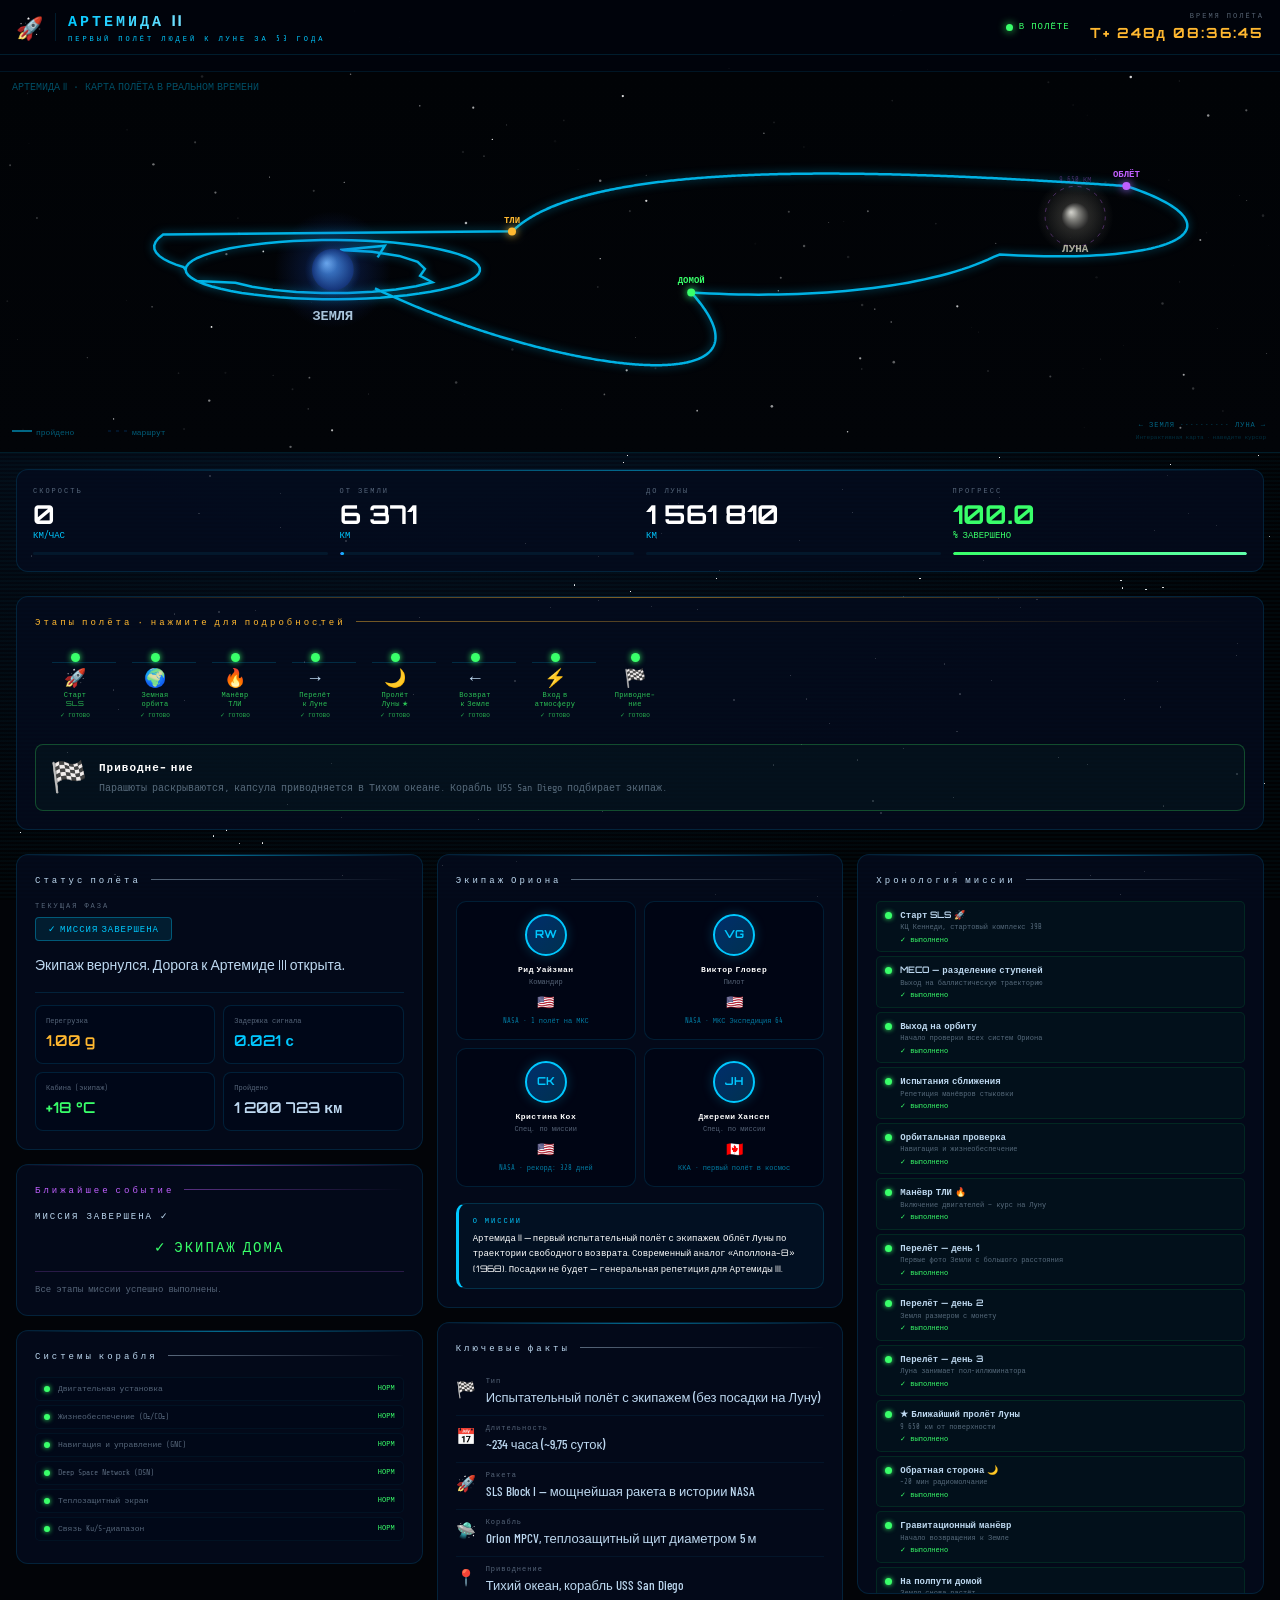
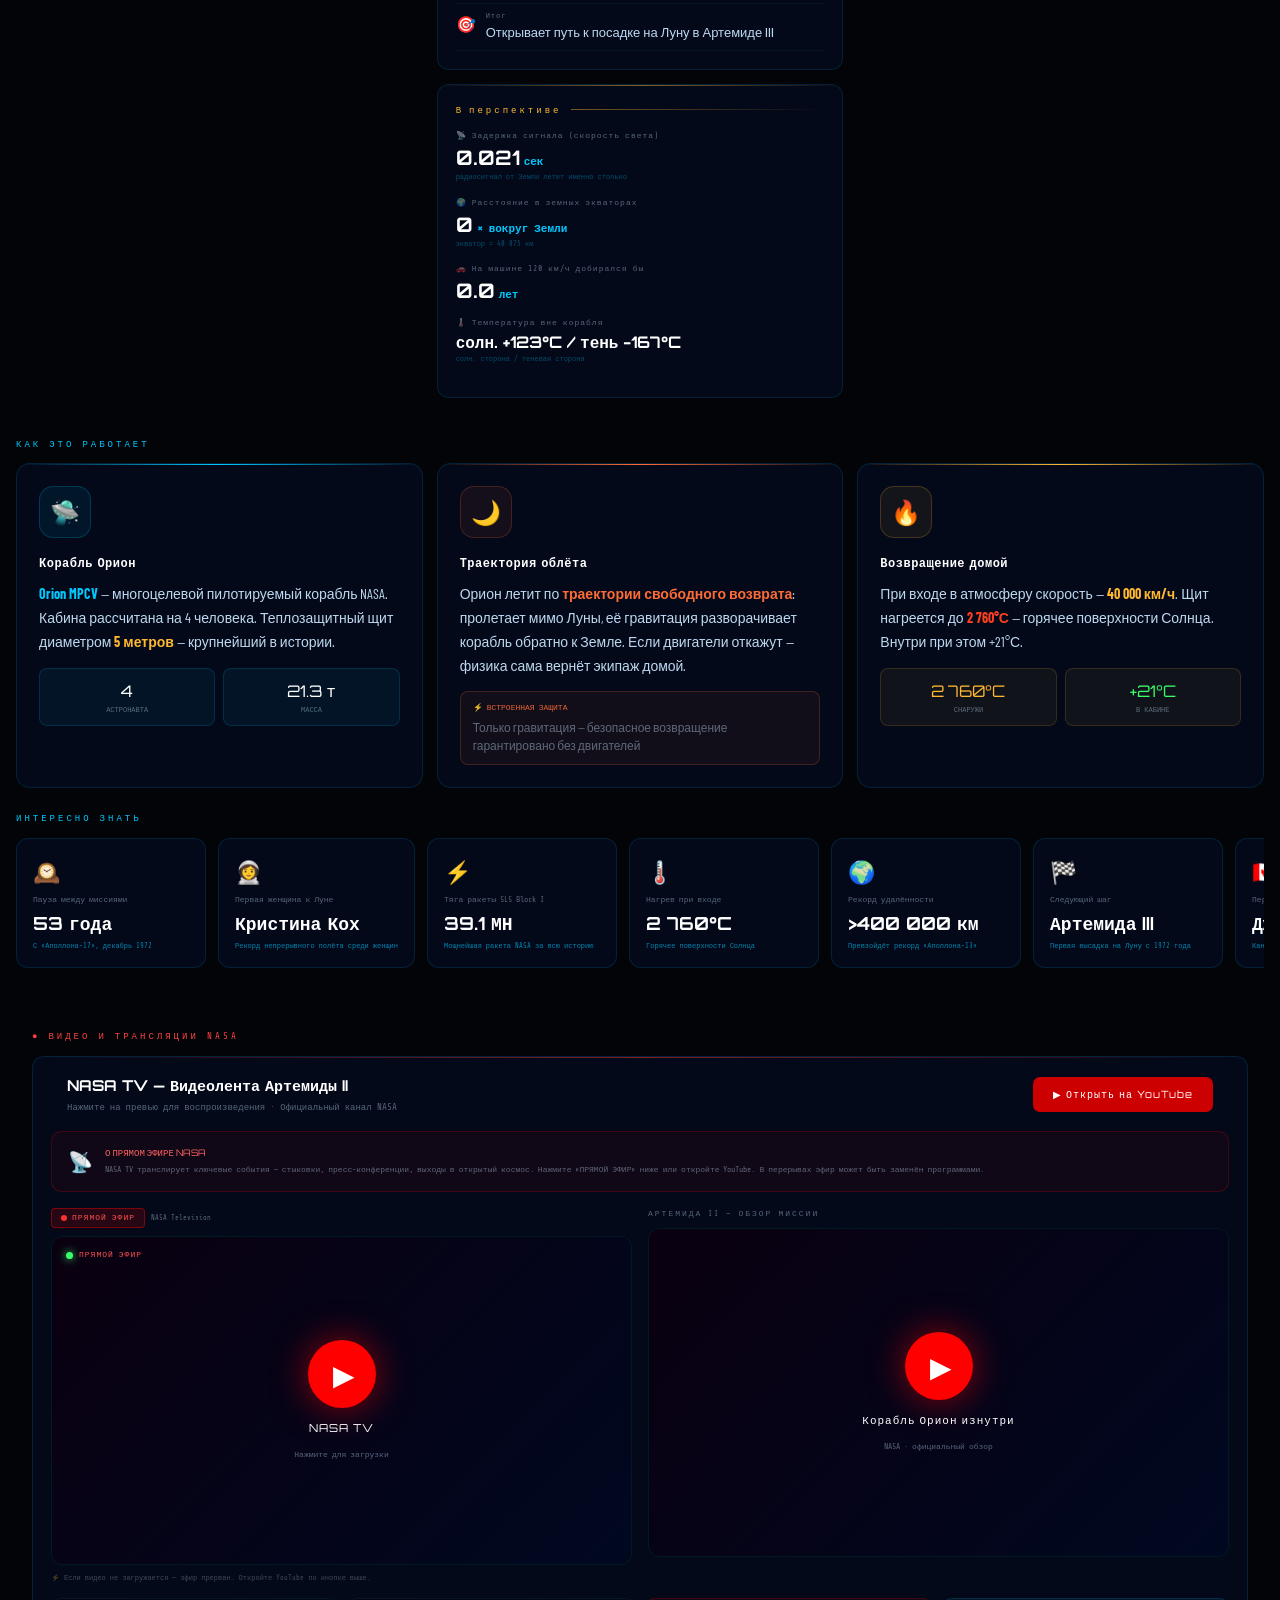
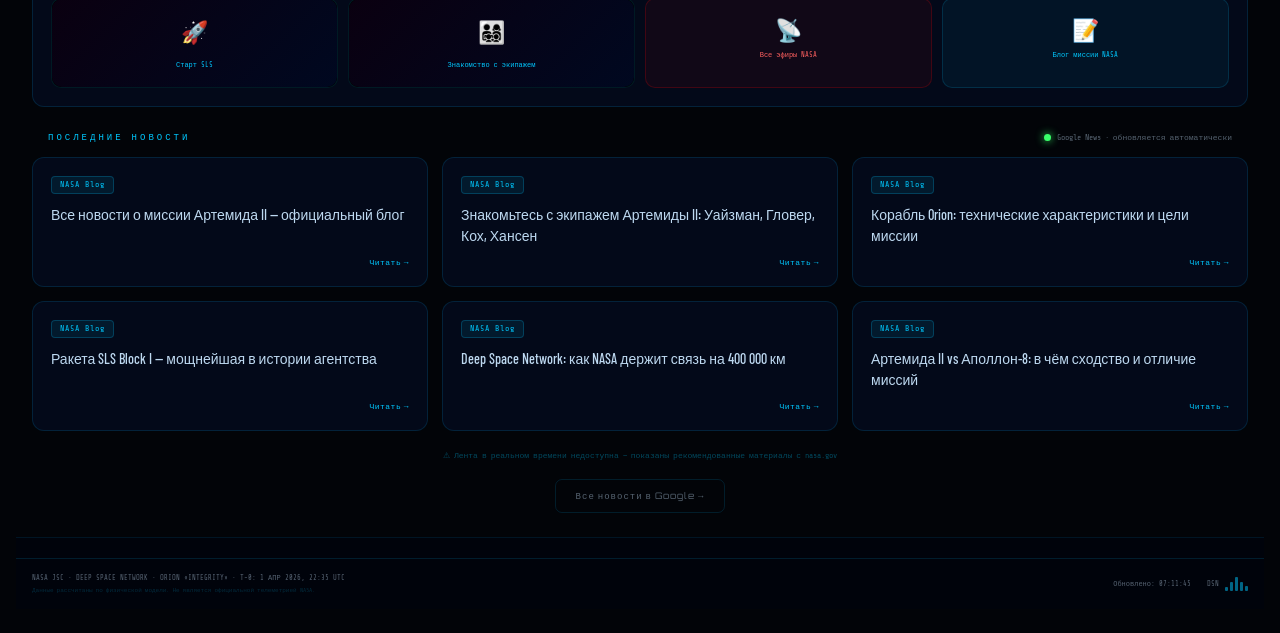
==== index.html @ d67549e2 "index.html" ====
<!DOCTYPE html>
<html lang="ru">
<head>
<meta charset="UTF-8">
<meta name="viewport" content="width=device-width, initial-scale=1.0">
<title>Артемида-2: Онлайн-трекер миссии, карта полета и трансляция NASA</title>
<meta name="description" content="Следите за полетом миссии Artemis II к Луне в реальном времени. Интерактивная карта, лайв-трекер корабля Orion, последние новости и прямая трансляция NASA.">
<meta name="keywords" content="Артемида 2, Artemis II, полет на луну, трекер миссии, карта полета, Orion, NASA онлайн, космос">
<meta name="takprodam-verification" content="174c890d-4e59-4f04-afed-e2d4ca6873ac">
<meta property="og:type" content="website">
<meta property="og:url" content="https://artemida2.github.io/">
<meta property="og:title" content="Лайв-трекер лунной миссии «Артемида-2»">
<meta property="og:description" content="Где сейчас корабль Orion? Интерактивная карта полета, таймер и прямая трансляция NASA. Подключайся к историческому событию!">
<meta property="og:image" content="https://artemida2.github.io/preview.jpg"> <meta property="og:site_name" content="Artemis II Live Tracker">
<link rel="preconnect" href="https://fonts.googleapis.com">
<link href="https://fonts.googleapis.com/css2?family=Orbitron:wght@400;600;700;900&family=Share+Tech+Mono&family=Barlow+Condensed:wght@300;400;500;600;700&display=swap" rel="stylesheet">
<link rel="icon" type="image/png" href="favicon.png">
<!-- Yandex.RTB -->
<script>window.yaContextCb=window.yaContextCb||[]</script>
<script src="https://yandex.ru/ads/system/context.js" async></script>
<style>
/* ══════════════════════════════════════════
   CSS RESET & CUSTOM PROPERTIES
══════════════════════════════════════════ */
*, *::before, *::after { margin: 0; padding: 0; box-sizing: border-box; }
:root {
  --cyan:    #00c8ff;
  --cyan2:   #0090cc;
  --orange:  #ff6b35;
  --green:   #39ff6a;
  --purple:  #c060ff;
  --amber:   #ffb830;
  --red:     #ff3030;
  --txt:     #bdd8f0;
  --sub:     rgba(189,216,240,0.45);
  --glass:   rgba(4,12,30,0.82);
  --border:  rgba(0,180,255,0.14);
  --border2: rgba(0,180,255,0.28);
  --scan: rgba(0,200,255,0.03);
}
html { scroll-behavior: smooth; }
body {
  background: #020408;
  color: var(--txt);
  font-family: 'Barlow Condensed', sans-serif;
  font-size: 15px;
  line-height: 1.5;
  overflow-x: hidden;
}
img { max-width: 100%; }
a { color: inherit; }

/* ══ TYPOGRAPHY ══ */
.orb  { font-family: 'Orbitron', monospace; }
.mono { font-family: 'Share Tech Mono', monospace; }
.bar  { font-family: 'Barlow Condensed', sans-serif; }

/* ══ ANIMATIONS ══ */
@keyframes blink   { 0%,100%{opacity:1;transform:scale(1)} 50%{opacity:.25;transform:scale(1.5)} }
@keyframes shine   { 0%{background-position:0%} 100%{background-position:200%} }
@keyframes fadeUp  { from{opacity:0;transform:translateY(14px)} to{opacity:1;transform:translateY(0)} }
@keyframes pulsate { 0%,100%{box-shadow:0 0 10px rgba(0,200,255,.25)} 50%{box-shadow:0 0 28px rgba(0,200,255,.6)} }
@keyframes pulse2  { 0%,100%{opacity:1} 50%{opacity:.65} }
@keyframes scanH   { from{transform:translateY(-100%)} to{transform:translateY(100vh)} }
@keyframes sigbar  { 0%{opacity:.15} 100%{opacity:1} }
@keyframes drift   { 0%,100%{transform:translateY(0)} 50%{transform:translateY(-3px)} }
@keyframes twinkle { 0%,100%{opacity:var(--o,.7)} 50%{opacity:.04} }
@keyframes bannerPulse{0%,100%{opacity:1}50%{opacity:.7}}
@keyframes moonGlow{0%,100%{box-shadow:0 0 20px rgba(192,96,255,.4)}50%{box-shadow:0 0 40px rgba(192,96,255,.8)}}

/* ══ SHINE TEXT ══ */
.shine {
  background: linear-gradient(90deg, var(--cyan), #fff 50%, var(--cyan));
  background-size: 200%;
  -webkit-background-clip: text; background-clip: text;
  -webkit-text-fill-color: transparent;
  animation: shine 5s linear infinite;
}

/* ══ STAR FIELD ══ */
#sf {
  position: fixed; inset: 0; z-index: 0; pointer-events: none;
  background: radial-gradient(ellipse at 30% 40%, #040e1e 0%, #010204 75%);
}
.star {
  position: absolute; background: #fff; border-radius: 50%;
  animation: twinkle var(--d,3s) ease-in-out infinite;
}

/* ══ SCAN LINE (CSS only — zero JS cost) ══ */
#sf::after {
  content:''; position:absolute; inset:0; pointer-events:none;
  background: repeating-linear-gradient(
    0deg, transparent, transparent 2px,
    var(--scan) 2px, var(--scan) 4px
  );
}

/* ══ LIVE DOT ══ */
.ldot {
  width: 7px; height: 7px; border-radius: 50%;
  background: var(--green); box-shadow: 0 0 8px var(--green);
  animation: blink 1.4s ease-in-out infinite;
}

/* ══════════════════════════════════════════
   LAYOUT
══════════════════════════════════════════ */
.page { position: relative; z-index: 10; display: flex; flex-direction: column; min-height: 100vh; }
.wrap { max-width: 1320px; margin: 0 auto; width: 100%; padding: 0 16px; }

/* ══════════════════════════════════════════
   HEADER
══════════════════════════════════════════ */
header {
  position: sticky; top: 0; z-index: 50;
  background: rgba(1,4,12,.97);
  border-bottom: 1px solid var(--border);
  backdrop-filter: blur(24px);
}
.header-inner {
  display: flex; align-items: center; justify-content: space-between;
  gap: 16px; padding: 10px 16px; max-width: 1320px; margin: 0 auto;
}
.header-brand { display: flex; align-items: center; gap: 12px; min-width: 0; }
.header-icon { font-size: 22px; flex-shrink: 0; animation: drift 4s ease-in-out infinite; }
.header-divider { width: 1px; height: 28px; background: var(--border); flex-shrink: 0; }
.header-title { font-family: 'Orbitron', monospace; font-size: 15px; font-weight: 900; letter-spacing: 3px; }
.header-sub { font-family: 'Share Tech Mono', monospace; font-size: 7px; color: var(--cyan); letter-spacing: 3px; margin-top: 1px; }
.header-right { display: flex; align-items: center; gap: 20px; flex-shrink: 0; }
.header-live { display: flex; align-items: center; gap: 6px; }
.header-live span { font-family: 'Share Tech Mono', monospace; font-size: 9px; color: var(--green); letter-spacing: 1px; }
.header-met { text-align: right; }
.header-met-label { font-family: 'Share Tech Mono', monospace; font-size: 7px; color: var(--sub); letter-spacing: 2px; }
.header-met-val { font-family: 'Orbitron', monospace; font-size: 14px; font-weight: 700; color: var(--amber); letter-spacing: 2px; }

@media (max-width: 480px) {
  .header-sub { display: none; }
  .header-live { display: none; }
}

/* ══════════════════════════════════════════
   EVENT BANNER
══════════════════════════════════════════ */
#event-banner {
  display: none;
  background: linear-gradient(90deg, rgba(192,96,255,.14), rgba(0,200,255,.08), rgba(192,96,255,.14));
  border-top: 1px solid rgba(192,96,255,.35);
  border-bottom: 1px solid rgba(192,96,255,.35);
  padding: 10px 16px;
  align-items: center; justify-content: center; gap: 10px;
  animation: bannerPulse 2.5s ease-in-out infinite;
  text-align: center;
}

/* ══════════════════════════════════════════
   CANVAS / TRAJECTORY
══════════════════════════════════════════ */
#cvwrap {
  width: 100%; background: #010306; position: relative;
  border-bottom: 1px solid var(--border); overflow: hidden; cursor: crosshair;
}
#cv { display: block; width: 100%; height: 380px; }
@media(max-width:768px){ #cv { height: 240px; } }
.cv-overlay {
  position: absolute; bottom: 10px; right: 14px;
  display: flex; flex-direction: column; align-items: flex-end; gap: 3px;
  pointer-events: none;
}
.cv-overlay span { font-family: 'Share Tech Mono', monospace; }
#cv-tooltip {
  position: absolute; pointer-events: none;
  background: rgba(2,8,22,.96); border: 1px solid rgba(0,200,255,.4);
  border-radius: 8px; padding: 10px 14px;
  font-family: 'Share Tech Mono', monospace; font-size: 9px; color: var(--cyan);
  line-height: 1.8; display: none; z-index: 10; max-width: 210px;
  box-shadow: 0 4px 24px rgba(0,200,255,.18);
}

/* ══════════════════════════════════════════
   SECTION LABEL
══════════════════════════════════════════ */
.sec-label {
  font-family: 'Orbitron', monospace; font-size: 9px; letter-spacing: 3px;
  display: flex; align-items: center; gap: 10px; margin-bottom: 14px;
}
.sec-label::after {
  content: ''; flex: 1; height: 1px;
  background: linear-gradient(90deg, currentColor, transparent);
  opacity: .45;
}

/* ══════════════════════════════════════════
   GLASS CARD
══════════════════════════════════════════ */
.card {
  background: var(--glass);
  border: 1px solid var(--border);
  border-radius: 12px;
  position: relative; overflow: hidden;
}
.card::before {
  content: ''; position: absolute; top: 0; left: 0; right: 0; height: 1px;
  background: linear-gradient(90deg, transparent, var(--card-accent, var(--cyan)), transparent);
  opacity: .5;
}
.card-p { padding: 18px; }

/* ══ Progress bar ══ */
.pbar { height: 3px; background: rgba(0,200,255,.07); border-radius: 2px; overflow: hidden; margin-top: 10px; }
.pbar-fill { height: 100%; border-radius: 2px; transition: width 1.2s ease; }

/* ══════════════════════════════════════════
   TELEMETRY ROW
══════════════════════════════════════════ */
.telem-grid { display: grid; grid-template-columns: repeat(4, 1fr); gap: 12px; padding: 16px; }
@media(max-width:768px){ .telem-grid { grid-template-columns: repeat(2, 1fr); } }
.telem-item {}
.telem-label { font-family:'Share Tech Mono',monospace; font-size:7px; letter-spacing:2px; color:var(--sub); }
.telem-val   { font-family:'Orbitron',monospace; font-size:26px; font-weight:700; color:#fff; margin:4px 0 2px; line-height:1; }
.telem-unit  { font-family:'Share Tech Mono',monospace; font-size:9px; color:var(--cyan); }

/* ══════════════════════════════════════════
   PHASE NAVIGATOR
══════════════════════════════════════════ */
.phase-nav {
  display: flex; gap: 0; overflow-x: auto; padding-bottom: 4px;
  scrollbar-width: thin; scrollbar-color: rgba(0,200,255,.3) transparent;
}
.phase-nav::-webkit-scrollbar { height: 3px; }
.phase-nav::-webkit-scrollbar-thumb { background: rgba(0,200,255,.3); border-radius: 2px; }
.pn-item {
  flex-shrink: 0; display: flex; flex-direction: column; align-items: center;
  min-width: 80px; padding: 10px 6px 8px; position: relative; cursor: pointer;
  transition: all .25s; border-radius: 8px;
}
.pn-item::after {
  content: ''; position: absolute; top: 19px; right: -1px;
  width: calc(100% - 16px); height: 1px; background: rgba(0,200,255,.18);
}
.pn-item:last-child::after { display: none; }
.pn-item.pn-done  .pn-dot { background: var(--green); box-shadow: 0 0 6px var(--green); }
.pn-item.pn-active .pn-dot { background: var(--cyan); box-shadow: 0 0 12px var(--cyan); animation: blink 1.4s infinite; }
.pn-item.pn-up     .pn-dot { background: rgba(255,255,255,.15); }
.pn-item.pn-active { background: rgba(0,200,255,.06); }
.pn-dot   { width: 9px; height: 9px; border-radius: 50%; margin-bottom: 6px; transition: all .3s; }
.pn-icon  { font-size: 18px; margin-bottom: 4px; line-height: 1; }
.pn-name  { font-family:'Orbitron',monospace; font-size:7px; text-align:center; letter-spacing:.3px; line-height:1.3; }
.pn-item.pn-done   .pn-name { color: rgba(57,255,106,.75); }
.pn-item.pn-active .pn-name { color: var(--cyan); }
.pn-item.pn-up     .pn-name { color: var(--sub); }
.pn-status { font-family:'Share Tech Mono',monospace; font-size:6px; margin-top:3px; text-align:center; }
.pn-item.pn-done   .pn-status { color: rgba(57,255,106,.65); }
.pn-item.pn-active .pn-status { color: var(--cyan); }
.pn-item.pn-up     .pn-status { color: rgba(255,255,255,.18); }

/* ══ Phase detail box ══ */
.phase-detail {
  margin-top: 12px; padding: 14px; border-radius: 8px;
  background: rgba(0,200,255,.04); border: 1px solid rgba(0,200,255,.15);
  display: flex; align-items: flex-start; gap: 12px; transition: all .3s;
}
.phase-detail-icon { font-size: 30px; flex-shrink: 0; line-height: 1.1; }

/* ══════════════════════════════════════════
   MAIN GRID (3-col)
══════════════════════════════════════════ */
.main-grid {
  display: grid; grid-template-columns: 1fr 1fr 1fr; gap: 14px;
}
@media(max-width:1024px){ .main-grid { grid-template-columns: 1fr 1fr; } }
@media(max-width:640px)  { .main-grid { grid-template-columns: 1fr; } }

/* ══ Status pill ══ */
.pill {
  display: inline-block; padding: 4px 12px; border-radius: 4px;
  font-family:'Orbitron',monospace; font-size:9px; letter-spacing:1px;
  background: rgba(0,200,255,.1); border: 1px solid rgba(0,200,255,.35); color: var(--cyan);
}

/* ══ Mini data grid ══ */
.mini-grid { display: grid; grid-template-columns: 1fr 1fr; gap: 8px; margin-top: 16px; }
.mini-cell {
  padding: 10px; border-radius: 8px;
  background: rgba(0,8,25,.7); border: 1px solid var(--border);
}
.mini-cell-label { font-family:'Share Tech Mono',monospace; font-size:7px; color:var(--sub); }
.mini-cell-val   { font-family:'Orbitron',monospace; font-size:15px; font-weight:600; margin-top:4px; }

/* ══════════════════════════════════════════
   COUNTDOWN (next event)
══════════════════════════════════════════ */
.countdown-grid { display: grid; grid-template-columns: repeat(4,1fr); gap: 6px; margin-bottom: 14px; }
.cd-box { text-align: center; }
.cd-box-val {
  font-family:'Orbitron',monospace; font-size:28px; font-weight:900;
  color: #fff; line-height:1;
}
.cd-box-label { font-family:'Share Tech Mono',monospace; font-size:6px; color:var(--sub); letter-spacing:2px; margin-top:3px; }

/* ══════════════════════════════════════════
   CREW CARDS
══════════════════════════════════════════ */
.crew-grid { display: grid; grid-template-columns: 1fr 1fr; gap: 8px; }
.crew-card {
  background: rgba(0,6,20,.9); border: 1px solid var(--border);
  border-radius: 10px; padding: 12px 10px; text-align: center;
  transition: all .25s; cursor: default;
}
.crew-card:hover { border-color: var(--cyan); transform: translateY(-2px); box-shadow: 0 0 20px rgba(0,200,255,.18); }
.crew-avatar {
  width: 42px; height: 42px; border-radius: 50%;
  background: linear-gradient(135deg, rgba(0,80,180,.55), rgba(0,180,255,.25));
  border: 2px solid var(--cyan); margin: 0 auto 7px;
  display: flex; align-items: center; justify-content: center;
  font-family:'Orbitron',monospace; font-size:11px; font-weight:700; color:var(--cyan);
  box-shadow: 0 0 12px rgba(0,200,255,.25);
}
.crew-name { font-family:'Orbitron',monospace; font-size:8px; font-weight:700; color:#fff; letter-spacing:.5px; }
.crew-role { font-family:'Share Tech Mono',monospace; font-size:7px; color:var(--sub); margin-top:2px; }
.crew-note { font-family:'Share Tech Mono',monospace; font-size:7px; color:rgba(0,200,255,.6); margin-top:4px; }

/* ══════════════════════════════════════════
   TIMELINE
══════════════════════════════════════════ */
.tl-item { display:flex; gap:8px; align-items:flex-start; padding:6px 8px; border-radius:5px; margin-bottom:4px; }
.tl-item.done   { background:rgba(0,255,100,.03); border:1px solid rgba(0,255,100,.1); }
.tl-item.active { background:rgba(0,200,255,.05); border:1px solid rgba(0,200,255,.35); box-shadow:0 0 10px rgba(0,200,255,.1); }
.tl-item.up     { border:1px solid rgba(255,255,255,.04); opacity:.5; }
.tl-dot { width:7px; height:7px; border-radius:50%; margin-top:4px; flex-shrink:0; }
.done   .tl-dot { background:var(--green); box-shadow:0 0 5px var(--green); }
.active .tl-dot { background:var(--cyan); box-shadow:0 0 8px var(--cyan); animation:blink 1.4s infinite; }
.up     .tl-dot { background:rgba(255,255,255,.2); }

/* ══════════════════════════════════════════
   SYSTEM STATUS
══════════════════════════════════════════ */
.sys-row {
  display:flex; align-items:center; gap:8px; padding:5px 8px;
  border-radius:5px; background:rgba(0,8,25,.5);
  border:1px solid rgba(0,200,255,.05); margin-bottom:4px;
}

/* ══════════════════════════════════════════
   FUN FACTS STRIP
══════════════════════════════════════════ */
.facts-strip {
  display: flex; gap: 12px; overflow-x: auto; padding-bottom: 6px;
  scrollbar-width: thin; scrollbar-color: var(--cyan) transparent;
}
.facts-strip::-webkit-scrollbar { height: 3px; }
.facts-strip::-webkit-scrollbar-thumb { background:var(--cyan); border-radius:2px; }
.fact-card {
  flex-shrink: 0; min-width: 190px; padding: 16px;
  background: var(--glass); border: 1px solid var(--border);
  border-radius: 12px; transition: border-color .25s;
}
.fact-card:hover { border-color: var(--border2); }
.fact-icon  { font-size: 22px; margin-bottom: 6px; }
.fact-label { font-family:'Share Tech Mono',monospace; font-size:8px; color:var(--sub); margin-bottom:4px; }
.fact-val   { font-family:'Orbitron',monospace; font-size:18px; font-weight:700; color:#fff; }
.fact-note  { font-family:'Share Tech Mono',monospace; font-size:7px; color:rgba(0,200,255,.65); margin-top:4px; }

/* ══════════════════════════════════════════
   EXPLAINER CARDS
══════════════════════════════════════════ */
.expl-grid { display:grid; grid-template-columns:repeat(3,1fr); gap:14px; }
@media(max-width:900px){ .expl-grid { grid-template-columns:1fr 1fr; } }
@media(max-width:580px){ .expl-grid { grid-template-columns:1fr; } }
.expl-card {
  background:var(--glass); border:1px solid var(--border);
  border-radius:14px; padding:22px; position:relative; overflow:hidden;
  transition:all .25s;
}
.expl-card:hover { border-color:rgba(0,200,255,.35); transform:translateY(-2px); }
.expl-card::before {
  content:''; position:absolute; top:0; left:0; right:0; height:1px;
  background:linear-gradient(90deg, transparent, var(--ec,var(--cyan)), transparent);
}
.expl-icon {
  width:52px; height:52px; border-radius:14px;
  display:flex; align-items:center; justify-content:center;
  font-size:24px; margin-bottom:16px;
  background:rgba(0,200,255,.07); border:1px solid rgba(0,200,255,.2);
}
.expl-title { font-family:'Orbitron',monospace; font-size:12px; font-weight:700; color:#fff; letter-spacing:.5px; margin-bottom:10px; }
.expl-body  { font-size:14px; color:var(--txt); line-height:1.7; }
.expl-stat-row { display:grid; grid-template-columns:1fr 1fr; gap:8px; margin-top:14px; }
.expl-stat {
  padding:10px; border-radius:8px; text-align:center;
  background:rgba(0,200,255,.06); border:1px solid rgba(0,200,255,.15);
}
.expl-stat-val  { font-family:'Orbitron',monospace; font-size:16px; color:#fff; }
.expl-stat-lbl  { font-family:'Share Tech Mono',monospace; font-size:7px; color:var(--sub); margin-top:2px; }

/* ══════════════════════════════════════════
   BOOK AD
══════════════════════════════════════════ */
.book-ad {
  background: linear-gradient(135deg, rgba(4,12,30,.98), rgba(20,10,0,.98));
  border: 1px solid rgba(255,215,0,.22); border-radius: 14px;
  padding: 22px; position: relative; overflow: hidden; transition: border-color .3s;
}
.book-ad:hover { border-color: rgba(255,215,0,.45); }
.book-ad::before {
  content:''; position:absolute; top:0; left:0; right:0; height:1px;
  background: linear-gradient(90deg, transparent, rgba(255,215,0,.6), transparent);
}
.book-ad-badge {
  position:absolute; top:12px; right:14px;
  font-family:'Share Tech Mono',monospace; font-size:7px; letter-spacing:1.5px;
  color:rgba(255,215,0,.35); border:1px solid rgba(255,215,0,.15);
  padding:2px 7px; border-radius:3px;
}
.book-inner { display:flex; align-items:center; gap:20px; flex-wrap:wrap; }
.book-cover {
  width:90px; height:130px; flex-shrink:0; border-radius:8px;
  background: linear-gradient(160deg, #0d1a33, #060c1a);
  border:2px solid rgba(255,215,0,.3); display:flex; align-items:center;
  justify-content:center; font-size:44px;
  box-shadow:0 0 20px rgba(255,215,0,.1), inset 0 0 20px rgba(0,0,0,.5);
}
.book-body { flex:1; min-width:0; }
.book-tag  { font-family:'Share Tech Mono',monospace; font-size:8px; color:rgba(255,215,0,.55); letter-spacing:2px; margin-bottom:6px; }
.book-title{ font-family:'Orbitron',monospace; font-size:18px; font-weight:700; color:#fff; line-height:1.3; margin-bottom:4px; }
.book-author{ font-family:'Share Tech Mono',monospace; font-size:12px; color:rgba(255,215,0,.75); margin-bottom:12px; }
.book-desc { font-size:13px; color:var(--sub); line-height:1.7; margin-bottom:18px; }
.book-cta {
  display:inline-flex; align-items:center; gap:8px; padding:11px 22px;
  border-radius:8px; background:linear-gradient(90deg,#ffd700,#ffaa00);
  color:#000; font-family:'Orbitron',monospace; font-size:9px; font-weight:700;
  letter-spacing:1px; text-decoration:none; transition:all .2s;
}
.book-cta:hover { transform:translateY(-2px); box-shadow:0 6px 24px rgba(255,215,0,.35); }

/* ══════════════════════════════════════════
   YOUTUBE SECTION
══════════════════════════════════════════ */
.yt-wrap {
  position:relative; padding-top:56.25%; border-radius:12px; overflow:hidden;
  background:#000; border:1px solid var(--border); cursor:pointer;
}
.yt-inner {
  position:absolute; inset:0; display:flex; flex-direction:column;
  align-items:center; justify-content:center; gap:12px;
  background:linear-gradient(135deg,#0a0010,#000820); transition:background .2s;
}
.yt-wrap:hover .yt-inner { background:linear-gradient(135deg,#120022,#001236); }
.yt-play {
  width:68px; height:68px; border-radius:50%; background:#ff0000;
  display:flex; align-items:center; justify-content:center; font-size:28px;
  box-shadow:0 0 36px rgba(255,0,0,.55); transition:transform .2s,box-shadow .2s;
  position:relative;
}
.yt-play::after { content:'▶'; color:#fff; margin-left:5px; }
.yt-wrap:hover .yt-play { transform:scale(1.12); box-shadow:0 0 56px rgba(255,0,0,.75); }
.yt-thumb-img { position:absolute; inset:0; width:100%; height:100%; object-fit:cover; opacity:.4; }
.yt-wrap iframe { position:absolute; inset:0; width:100%; height:100%; border:none; }
.yt-small {
  padding-top:0; height:90px; border-radius:10px;
}
.yt-small .yt-inner { border-radius:10px; }
.yt-btn {
  display:inline-flex; align-items:center; gap:8px; padding:10px 20px;
  border-radius:7px; background:#cc0000; color:#fff;
  font-family:'Orbitron',monospace; font-size:10px; letter-spacing:1px;
  text-decoration:none; transition:all .2s;
}
.yt-btn:hover { background:#ff0000; transform:translateY(-1px); }
.live-badge {
  display:inline-flex; align-items:center; gap:5px; padding:3px 9px;
  border-radius:4px; background:rgba(255,0,0,.15); border:1px solid rgba(255,0,0,.4);
  font-family:'Share Tech Mono',monospace; font-size:8px; color:#ff5050; letter-spacing:1px;
}
.live-badge .dot { width:6px; height:6px; border-radius:50%; background:#ff3030; animation:blink 1.2s infinite; }
.yt-grid { display:grid; grid-template-columns:1fr 1fr; gap:16px; margin-bottom:14px; }
@media(max-width:640px){ .yt-grid { grid-template-columns:1fr; } }
.yt-mini-grid { display:grid; grid-template-columns:repeat(4,1fr); gap:10px; }
@media(max-width:640px){ .yt-mini-grid { grid-template-columns:repeat(2,1fr); } }
.yt-notice {
  padding:14px 16px; border-radius:10px; display:flex; align-items:flex-start; gap:12px;
  background:rgba(255,0,0,.06); border:1px solid rgba(255,0,0,.2); margin-bottom:16px;
}
.yt-notice-icon { font-size:20px; flex-shrink:0; }

/* ══════════════════════════════════════════
   NEWS CARDS
══════════════════════════════════════════ */
.news-outer-grid { display:grid; grid-template-columns:repeat(3,1fr); gap:14px; }
@media(max-width:900px){ .news-outer-grid { grid-template-columns:repeat(2,1fr); } }
@media(max-width:580px){ .news-outer-grid { grid-template-columns:1fr; } }
.news-card {
  background:var(--glass); border:1px solid var(--border);
  border-radius:12px; padding:18px; display:flex; flex-direction:column;
  gap:10px; transition:all .25s; animation:fadeUp .4s ease both;
  text-decoration: none; cursor: pointer;
}
.news-card:hover { border-color:rgba(0,200,255,.35); transform:translateY(-3px); box-shadow:0 8px 30px rgba(0,200,255,.1); }
.news-src-badge {
  font-family:'Share Tech Mono',monospace; font-size:8px; letter-spacing:1px;
  color:var(--cyan); background:rgba(0,200,255,.09); border:1px solid rgba(0,200,255,.22);
  padding:2px 8px; border-radius:4px; display:inline-block; width:fit-content;
}
.news-title { font-size:14px; color:var(--txt); line-height:1.5; font-weight:500; text-decoration:none; flex:1; }
.news-meta  { display:flex; align-items:center; justify-content:space-between; margin-top:auto; }
.news-date  { font-family:'Share Tech Mono',monospace; font-size:8px; color:var(--sub); }
.news-read  { font-family:'Orbitron',monospace; font-size:8px; color:var(--cyan); text-decoration:none; letter-spacing:.5px; }
.news-read:hover { color:#fff; }
.news-loading {
  text-align:center; padding:50px;
  font-family:'Orbitron',monospace; font-size:11px;
  letter-spacing:2px; color:var(--sub); grid-column:1/-1;
}

/* ══════════════════════════════════════════
   LIVE DATA PANEL
══════════════════════════════════════════ */
.live-row { margin-bottom:14px; }
.live-row-label { font-family:'Share Tech Mono',monospace; font-size:8px; color:var(--sub); letter-spacing:1px; margin-bottom:4px; }
.live-row-val {
  font-family:'Orbitron',monospace; font-size:20px; font-weight:700; color:#fff; line-height:1.2;
}
.live-row-unit { font-family:'Share Tech Mono',monospace; font-size:11px; color:var(--cyan); margin-left:4px; }
.live-row-note { font-family:'Share Tech Mono',monospace; font-size:7px; color:rgba(0,200,255,.35); margin-top:2px; }

/* ══════════════════════════════════════════
   FOOTER
══════════════════════════════════════════ */
footer {
  margin-top: auto; border-top: 1px solid var(--border); padding: 14px 16px;
  background: rgba(1,4,12,.97);
}
.footer-inner {
  max-width:1320px; margin:0 auto;
  display:flex; align-items:center; justify-content:space-between; flex-wrap:wrap; gap:8px;
}
.footer-copy { font-family:'Share Tech Mono',monospace; font-size:7px; color:var(--sub); }
.footer-legal{ font-family:'Share Tech Mono',monospace; font-size:6px; color:rgba(0,200,255,.2); margin-top:3px; }
.footer-right{ display:flex; align-items:center; gap:16px; }
.footer-upd  { font-family:'Share Tech Mono',monospace; font-size:7px; color:var(--sub); }
.dsn-bars    { display:flex; align-items:flex-end; gap:2px; }
.dsn-bar     { width:3px; border-radius:1px; background:var(--cyan); }

/* ══════════════════════════════════════════
   SCROLLBAR
══════════════════════════════════════════ */
::-webkit-scrollbar        { width:4px; height:4px; }
::-webkit-scrollbar-track  { background:transparent; }
::-webkit-scrollbar-thumb  { background:rgba(0,200,255,.3); border-radius:2px; }

/* ══════════════════════════════════════════
   UTILITIES
══════════════════════════════════════════ */
.flex       { display:flex; }
.flex-col   { flex-direction:column; }
.items-center { align-items:center; }
.items-start  { align-items:flex-start; }
.justify-between { justify-content:space-between; }
.gap-2  { gap:6px; }
.gap-3  { gap:10px; }
.gap-4  { gap:14px; }
.flex-1 { flex:1; }
.flex-shrink-0 { flex-shrink:0; }
.min-w-0 { min-width:0; }
.wrap { flex-wrap:wrap; }
.mb-1{ margin-bottom:4px; }
.mb-2{ margin-bottom:8px; }
.mb-3{ margin-bottom:12px; }
.mb-4{ margin-bottom:16px; }
.mt-1{ margin-top:4px; }
.mt-2{ margin-top:8px; }
.mt-3{ margin-top:12px; }
.mt-4{ margin-top:16px; }
.pt-3{ padding-top:12px; }
.pb-4{ padding-bottom:16px; }
.px-4{ padding-left:16px; padding-right:16px; }
.w-full{ width:100%; }
.text-white { color:#fff; }
.font-bold  { font-weight:700; }
.border-top { border-top:1px solid var(--border); }
.relative   { position:relative; }
.overflow-hidden { overflow:hidden; }
.inline-flex { display:inline-flex; }
.text-center { text-align:center; }
.section-gap { padding-bottom:24px; }
</style>
<!-- Yandex.RTB -->
<script>window.yaContextCb=window.yaContextCb||[]</script>
<script src="https://yandex.ru/ads/system/context.js" async></script>
</head>
<body>
<div id="sf"></div>
<div class="page">

<!-- ══ HEADER ══ -->
<header>
  <div class="header-inner">
    <div class="header-brand">
      <span class="header-icon">🚀</span>
      <div class="header-divider"></div>
      <div class="min-w-0">
        <div class="header-title shine">АРТЕМИДА II</div>
        <div class="header-sub">ПЕРВЫЙ ПОЛЁТ ЛЮДЕЙ К ЛУНЕ ЗА 53 ГОДА</div>
      </div>
    </div>
    <div class="header-right">
      <div class="header-live">
        <div class="ldot"></div>
        <span>В ПОЛЁТЕ</span>
      </div>
      <div class="header-met">
        <div class="header-met-label">ВРЕМЯ ПОЛЁТА</div>
        <div class="header-met-val orb" id="h-met">T+00:00:00</div>
      </div>
    </div>
  </div>
</header>

<!-- ══ AD: 728×90 LEADERBOARD ══ -->
<div style="display:flex;justify-content:center;align-items:center;padding:8px 16px;background:rgba(1,4,12,.97);border-bottom:1px solid rgba(0,180,255,0.10);overflow:hidden;">
  <script>
    atOptions = {
      'key' : '9b48025975b614286dee7aae35b0098d',
      'format' : 'iframe',
      'height' : 90,
      'width' : 728,
      'params' : {}
    };
  </script>
  <script src="https://www.highperformanceformat.com/9b48025975b614286dee7aae35b0098d/invoke.js"></script>
</div>

<!-- ══ EVENT BANNER ══ -->
<div id="event-banner">
  <span id="event-banner-text" class="mono" style="font-size:10px;color:#c060ff;letter-spacing:1px"></span>
</div>

<!-- ══ CANVAS TRAJECTORY ══ -->
<div id="cvwrap">
  <canvas id="cv"></canvas>
  <div class="cv-overlay">
    <span class="mono" style="font-size:7px;color:rgba(0,200,255,.5);letter-spacing:1px">← ЗЕМЛЯ ·········· ЛУНА →</span>
    <span class="mono" style="font-size:6px;color:rgba(0,200,255,.22)">Интерактивная карта · наведите курсор</span>
  </div>
  <div id="cv-tooltip"></div>
</div>

<!-- ══ TELEMETRY ══ -->
<div class="wrap section-gap" style="padding-top:16px">
  <div class="card">
    <div class="telem-grid">
      <div class="telem-item">
        <div class="telem-label">СКОРОСТЬ</div>
        <div class="telem-val" id="v-speed">--</div>
        <div class="telem-unit">КМ/ЧАС</div>
        <div class="pbar"><div class="pbar-fill" id="b-speed" style="background:linear-gradient(90deg,var(--cyan),var(--green))"></div></div>
      </div>
      <div class="telem-item">
        <div class="telem-label">ОТ ЗЕМЛИ</div>
        <div class="telem-val" id="v-de">--</div>
        <div class="telem-unit">КМ</div>
        <div class="pbar"><div class="pbar-fill" id="b-de" style="background:linear-gradient(90deg,#4080ff,var(--cyan))"></div></div>
      </div>
      <div class="telem-item">
        <div class="telem-label">ДО ЛУНЫ</div>
        <div class="telem-val" id="v-dm">--</div>
        <div class="telem-unit">КМ</div>
        <div class="pbar"><div class="pbar-fill" id="b-dm" style="background:linear-gradient(90deg,var(--purple),var(--orange))"></div></div>
      </div>
      <div class="telem-item">
        <div class="telem-label">ПРОГРЕСС</div>
        <div class="telem-val" id="v-prog" style="color:var(--green)">--</div>
        <div class="telem-unit" style="color:var(--green)">% ЗАВЕРШЕНО</div>
        <div class="pbar"><div class="pbar-fill" id="b-prog" style="background:linear-gradient(90deg,var(--green),#60ffaa)"></div></div>
      </div>
    </div>
  </div>
</div>

<!-- ══ PHASE NAVIGATOR ══ -->
<div class="wrap section-gap">
  <div class="card card-p" style="--card-accent:var(--amber)">
    <div class="sec-label" style="color:var(--amber)">Этапы полёта · нажмите для подробностей</div>
    <div class="phase-nav" id="phase-nav"></div>
    <div class="phase-detail" id="phase-detail-box">
      <div class="phase-detail-icon" id="phase-detail-icon">🚀</div>
      <div>
        <div class="orb font-bold mb-1" id="phase-detail-name" style="font-size:11px;color:#fff;letter-spacing:1px">ЗАГРУЗКА...</div>
        <div class="mono" id="phase-detail-desc" style="font-size:10px;color:var(--sub);line-height:1.7">Вычисление текущего этапа...</div>
      </div>
    </div>
  </div>
</div>

<!-- ══ MAIN GRID ══ -->
<div class="wrap section-gap">
  <div class="main-grid">

    <!-- COL 1: STATUS -->
    <div class="flex flex-col gap-4">
      <div class="card card-p">
        <div class="sec-label">Статус полёта</div>
        <div class="mono mb-1" style="font-size:7px;letter-spacing:2px;color:var(--sub)">ТЕКУЩАЯ ФАЗА</div>
        <div class="pill" id="v-phase">ЗАГРУЗКА…</div>
        <div class="mt-3" id="v-phasedesc" style="font-size:14px;color:var(--txt);line-height:1.65"></div>
        <div class="mini-grid pt-3 border-top">
          <div class="mini-cell">
            <div class="mini-cell-label">Перегрузка</div>
            <div class="mini-cell-val" id="v-g" style="color:var(--amber)">-- g</div>
          </div>
          <div class="mini-cell">
            <div class="mini-cell-label">Задержка сигнала</div>
            <div class="mini-cell-val" id="v-sig" style="color:var(--cyan)">-- с</div>
          </div>
          <div class="mini-cell">
            <div class="mini-cell-label">Кабина (экипаж)</div>
            <div class="mini-cell-val" id="v-tca" style="color:var(--green)">-- °C</div>
          </div>
          <div class="mini-cell">
            <div class="mini-cell-label">Пройдено</div>
            <div class="mini-cell-val" id="v-td" style="color:var(--txt)">-- км</div>
          </div>
        </div>
      </div>

      <!-- COUNTDOWN -->
      <div class="card card-p" style="--card-accent:var(--purple)">
        <div class="sec-label" style="color:var(--purple)">Ближайшее событие</div>
        <div class="mono mb-3" style="font-size:9px;letter-spacing:2px" id="next-event-name">ЗАГРУЗКА...</div>
        <div class="countdown-grid" id="cd-wrap">
          <div class="cd-box"><div class="cd-box-val orb" id="cd-d">--</div><div class="cd-box-label">ДНИ</div></div>
          <div class="cd-box"><div class="cd-box-val orb" id="cd-h">--</div><div class="cd-box-label">ЧАС</div></div>
          <div class="cd-box"><div class="cd-box-val orb" id="cd-m">--</div><div class="cd-box-label">МИН</div></div>
          <div class="cd-box"><div class="cd-box-val orb" id="cd-s">--</div><div class="cd-box-label">СЕК</div></div>
        </div>
        <div style="height:1px;background:rgba(192,96,255,.2);margin-bottom:10px"></div>
        <div class="mono" id="next-event-desc" style="font-size:9px;color:var(--sub);line-height:1.7">
          Орион пройдёт в 9 650 км от поверхности Луны. Сила лунного притяжения автоматически развернёт корабль к Земле — <strong style="color:var(--purple)">гравитационный манёвр</strong>.
        </div>
      </div>

      <!-- SYSTEMS -->
      <div class="card card-p">
        <div class="sec-label">Системы корабля</div>
        <div id="syslist"></div>
      </div>
    </div>

    <!-- COL 2: CREW + FACTS -->
    <div class="flex flex-col gap-4">
      <div class="card card-p">
        <div class="sec-label">Экипаж Ориона</div>
        <div class="crew-grid mb-4" id="crew-grid"></div>
        <div style="padding:12px 14px;border-radius:10px;background:rgba(0,200,255,.04);border:1px solid rgba(0,200,255,.18);border-left:3px solid var(--cyan)">
          <div class="mono mb-1" style="font-size:7px;letter-spacing:2px;color:var(--cyan)">О МИССИИ</div>
          <div class="orb" style="font-size:9px;color:#fff;line-height:1.7">
            Артемида II — первый испытательный полёт с экипажем. Облёт Луны по траектории свободного возврата. Современный аналог «Аполлона-8» (1968). Посадки не будет — генеральная репетиция для Артемиды III.
          </div>
        </div>
      </div>

      <!-- KEY FACTS -->
      <div class="card card-p">
        <div class="sec-label">Ключевые факты</div>
        <div id="keyfacts"></div>
      </div>

      <!-- LIVE PERSPECTIVE -->
      <div class="card card-p" style="--card-accent:var(--amber)">
        <div class="sec-label" style="color:var(--amber)">В перспективе</div>
        <div class="live-row">
          <div class="live-row-label">📡 Задержка сигнала (скорость света)</div>
          <div class="live-row-val"><span id="fl-sig">--</span><span class="live-row-unit">сек</span></div>
          <div class="live-row-note">радиосигнал от Земли летит именно столько</div>
        </div>
        <div class="live-row">
          <div class="live-row-label">🌍 Расстояние в земных экваторах</div>
          <div class="live-row-val"><span id="fl-laps">--</span><span class="live-row-unit">× вокруг Земли</span></div>
          <div class="live-row-note">экватор = 40 075 км</div>
        </div>
        <div class="live-row">
          <div class="live-row-label">🚗 На машине 120 км/ч добирался бы</div>
          <div class="live-row-val"><span id="fl-days">--</span><span class="live-row-unit">лет</span></div>
        </div>
        <div class="live-row">
          <div class="live-row-label">🌡️ Температура вне корабля</div>
          <div class="live-row-val" style="font-size:16px"><span id="fl-temp">--</span></div>
          <div class="live-row-note">солн. сторона / теневая сторона</div>
        </div>
      </div>
    </div>

    <!-- COL 3: TIMELINE -->
    <div class="card card-p" style="max-height:740px;overflow-y:auto">
      <div class="sec-label">Хронология миссии</div>
      <div id="timeline"></div>
    </div>

  </div>
</div>
<!-- ══ AD: NATIVE BANNER ══ -->
<div class="wrap" style="padding-top:8px;padding-bottom:8px;">
  <script async="async" data-cfasync="false" src="https://pl29109442.profitablecpmratenetwork.com/bcde78980c1dfbccb8cd6e0a930331c4/invoke.js"></script>
  <div id="container-bcde78980c1dfbccb8cd6e0a930331c4"></div>
</div>

<!-- ══ MISSION EXPLAINER ══ -->
<div class="wrap section-gap">
  <div class="mono mb-3" style="font-size:9px;letter-spacing:3px;color:var(--cyan)">КАК ЭТО РАБОТАЕТ</div>
  <div class="expl-grid">
    <div class="expl-card" style="--ec:var(--cyan)">
      <div class="expl-icon">🛸</div>
      <div class="expl-title">Корабль Орион</div>
      <div class="expl-body">
        <strong style="color:var(--cyan)">Orion MPCV</strong> — многоцелевой пилотируемый корабль NASA. Кабина рассчитана на 4 человека. Теплозащитный щит диаметром <strong style="color:var(--amber)">5 метров</strong> — крупнейший в истории.
      </div>
      <div class="expl-stat-row">
        <div class="expl-stat"><div class="expl-stat-val">4</div><div class="expl-stat-lbl">АСТРОНАВТА</div></div>
        <div class="expl-stat"><div class="expl-stat-val">21.3 т</div><div class="expl-stat-lbl">МАССА</div></div>
      </div>
    </div>
    <div class="expl-card" style="--ec:var(--orange)">
      <div class="expl-icon" style="background:rgba(255,107,53,.07);border-color:rgba(255,107,53,.2)">🌙</div>
      <div class="expl-title">Траектория облёта</div>
      <div class="expl-body">
        Орион летит по <strong style="color:var(--orange)">траектории свободного возврата</strong>: пролетает мимо Луны, её гравитация разворачивает корабль обратно к Земле. Если двигатели откажут — физика сама вернёт экипаж домой.
      </div>
      <div style="margin-top:14px;padding:10px 12px;border-radius:8px;background:rgba(255,107,53,.06);border:1px solid rgba(255,107,53,.2)">
        <div class="mono" style="font-size:8px;color:rgba(255,107,53,.9)">⚡ ВСТРОЕННАЯ ЗАЩИТА</div>
        <div style="font-size:12px;color:var(--sub);margin-top:4px;line-height:1.5">Только гравитация — безопасное возвращение гарантировано без двигателей</div>
      </div>
    </div>
    <div class="expl-card" style="--ec:var(--amber)">
      <div class="expl-icon" style="background:rgba(255,184,48,.07);border-color:rgba(255,184,48,.2)">🔥</div>
      <div class="expl-title">Возвращение домой</div>
      <div class="expl-body">
        При входе в атмосферу скорость — <strong style="color:var(--amber)">40 000 км/ч</strong>. Щит нагреется до <strong style="color:#ff4020">2 760°С</strong> — горячее поверхности Солнца. Внутри при этом +21°С.
      </div>
      <div class="expl-stat-row">
        <div class="expl-stat" style="background:rgba(255,184,48,.06);border-color:rgba(255,184,48,.15)">
          <div class="expl-stat-val" style="color:var(--amber)">2 760°C</div><div class="expl-stat-lbl">СНАРУЖИ</div>
        </div>
        <div class="expl-stat" style="background:rgba(255,184,48,.06);border-color:rgba(255,184,48,.15)">
          <div class="expl-stat-val" style="color:var(--green)">+21°C</div><div class="expl-stat-lbl">В КАБИНЕ</div>
        </div>
      </div>
    </div>
  </div>
</div>

<!-- ══ FUN FACTS ══ -->
<div class="wrap section-gap">
  <div class="mono mb-3" style="font-size:9px;letter-spacing:3px;color:var(--cyan)">ИНТЕРЕСНО ЗНАТЬ</div>
  <div class="facts-strip">
    <div class="fact-card"><div class="fact-icon">🕰️</div><div class="fact-label">Пауза между миссиями</div><div class="fact-val">53 года</div><div class="fact-note">С «Аполлона-17», декабрь 1972</div></div>
    <div class="fact-card"><div class="fact-icon">👩‍🚀</div><div class="fact-label">Первая женщина к Луне</div><div class="fact-val">Кристина Кох</div><div class="fact-note">Рекорд непрерывного полёта среди женщин</div></div>
    <div class="fact-card"><div class="fact-icon">⚡</div><div class="fact-label">Тяга ракеты SLS Block I</div><div class="fact-val">39.1 МН</div><div class="fact-note">Мощнейшая ракета NASA за всю историю</div></div>
    <div class="fact-card"><div class="fact-icon">🌡️</div><div class="fact-label">Нагрев при входе</div><div class="fact-val">2 760°C</div><div class="fact-note">Горячее поверхности Солнца</div></div>
    <div class="fact-card"><div class="fact-icon">🌍</div><div class="fact-label">Рекорд удалённости</div><div class="fact-val">&gt;400 000 км</div><div class="fact-note">Превзойдёт рекорд «Аполлона-13»</div></div>
    <div class="fact-card"><div class="fact-icon">🏁</div><div class="fact-label">Следующий шаг</div><div class="fact-val">Артемида III</div><div class="fact-note">Первая высадка на Луну с 1972 года</div></div>
    <div class="fact-card"><div class="fact-icon">🇨🇦</div><div class="fact-label">Первый канадец к Луне</div><div class="fact-val">Дж. Хансен</div><div class="fact-note">Канадское космическое агентство</div></div>
</div>

<!-- AD: 300x250 MEDIUM RECTANGLE -->
<div style="display:flex;justify-content:center;padding:16px 0;">
  <script>
    atOptions = {
      'key' : '7d6631c911ed8d3de0cca2801582bb9c',
      'format' : 'iframe',
      'height' : 250,
      'width' : 300,
      'params' : {}
    };
  </script>
  <script src="https://www.highperformanceformat.com/7d6631c911ed8d3de0cca2801582bb9c/invoke.js"></script>
</div>
<div class="wrap section-gap" style="display: flex; justify-content: center;">
  <div id="yandex_rtb_R-A-19061750-1"></div>
  <script>
    window.yaContextCb.push(() => {
        Ya.Context.AdvManager.render({
            "blockId": "R-A-19061750-1",
            "renderTo": "yandex_rtb_R-A-19061750-1"
        })
    })
  </script>
</div>

<!-- ══ NASA VIDEO ══ -->
<div class="wrap section-gap">
  <div class="mono mb-3" style="font-size:9px;letter-spacing:3px;color:#ff4040">● ВИДЕО И ТРАНСЛЯЦИИ NASA</div>
  <div class="card card-p" style="--card-accent:#ff3030">
    <div class="flex items-center justify-between mb-4 wrap gap-3">
      <div>
        <div class="orb font-bold mb-1" style="font-size:15px;color:#fff">NASA TV — Видеолента Артемиды II</div>
        <div class="mono" style="font-size:9px;color:var(--sub)">Нажмите на превью для воспроизведения · Официальный канал NASA</div>
      </div>
      <a href="https://www.youtube.com/@NASAtelevision/streams" target="_blank" rel="noopener" class="yt-btn">▶ Открыть на YouTube</a>
    </div>

    <div class="yt-notice">
      <div class="yt-notice-icon">📡</div>
      <div>
        <div class="orb mb-1" style="font-size:9px;color:#ff6060">О ПРЯМОМ ЭФИРЕ NASA</div>
        <div class="mono" style="font-size:8px;color:var(--sub);line-height:1.7">NASA TV транслирует ключевые события — стыковки, пресс-конференции, выходы в открытый космос. Нажмите «ПРЯМОЙ ЭФИР» ниже или откройте YouTube. В перерывах эфир может быть заменён программами.</div>
      </div>
    </div>

    <div class="yt-grid">
      <!-- NASA TV Live -->
      <div>
        <div class="flex items-center gap-2 mb-2">
          <span class="live-badge"><span class="dot"></span> ПРЯМОЙ ЭФИР</span>
          <span class="mono" style="font-size:7px;color:var(--sub)">NASA Television</span>
        </div>
        <div class="yt-wrap" id="yt1" onclick="loadYT('yt1','UCxONMnxMIRgBE_EbO50dsKg','live')">
          <div class="yt-inner">
            <div style="position:absolute;top:12px;left:14px;display:flex;align-items:center;gap:6px">
              <div class="ldot"></div>
              <span class="mono" style="font-size:8px;color:#ff5050;letter-spacing:1px">ПРЯМОЙ ЭФИР</span>
            </div>
            <div class="yt-play"></div>
            <div class="orb" style="font-size:11px;color:#fff;letter-spacing:1px;text-align:center;position:relative">NASA TV</div>
            <div class="mono" style="font-size:8px;color:var(--sub);text-align:center;position:relative">Нажмите для загрузки</div>
          </div>
        </div>
        <div class="mono mt-2" style="font-size:7px;color:rgba(255,255,255,.25);line-height:1.6">
          ⚡ Если видео не загружается — эфир прерван. Откройте YouTube по кнопке выше.
        </div>
      </div>
      <!-- Mission overview -->
      <div>
        <div class="mono mb-2" style="font-size:8px;letter-spacing:2px;color:var(--sub)">АРТЕМИДА II — ОБЗОР МИССИИ</div>
        <div class="yt-wrap" id="yt2" onclick="loadYT('yt2','cKKy7Q2BNCA')">
          <div class="yt-inner">
            <img src="https://i.ytimg.com/vi/cKKy7Q2BNCA/hqdefault.jpg" class="yt-thumb-img" onerror="this.style.display='none'" alt="">
            <div class="yt-play"></div>
            <div class="orb" style="font-size:11px;color:#fff;letter-spacing:1px;text-align:center;position:relative">Корабль Орион изнутри</div>
            <div class="mono" style="font-size:8px;color:var(--sub);text-align:center;position:relative">NASA · официальный обзор</div>
          </div>
        </div>
      </div>
    </div>

    <div class="yt-mini-grid">
      <div class="yt-wrap yt-small" id="yt3" onclick="loadYT('yt3','BVdnG2LJhHM')">
        <div class="yt-inner">
          <img src="https://i.ytimg.com/vi/BVdnG2LJhHM/mqdefault.jpg" class="yt-thumb-img" onerror="this.style.display='none'" alt="">
          <div style="font-size:22px;position:relative">🚀</div>
          <div class="mono" style="font-size:7px;color:var(--cyan);text-align:center;position:relative">Старт SLS</div>
        </div>
      </div>
      <div class="yt-wrap yt-small" id="yt4" onclick="loadYT('yt4','LmC8eFO-FhA')">
        <div class="yt-inner">
          <img src="https://i.ytimg.com/vi/LmC8eFO-FhA/mqdefault.jpg" class="yt-thumb-img" onerror="this.style.display='none'" alt="">
          <div style="font-size:22px;position:relative">👨‍👩‍👧‍👦</div>
          <div class="mono" style="font-size:7px;color:var(--cyan);text-align:center;position:relative">Знакомство с экипажем</div>
        </div>
      </div>
      <a href="https://www.youtube.com/@NASAtelevision/streams" target="_blank" rel="noopener"
         class="yt-wrap yt-small" style="text-decoration:none;background:rgba(255,0,0,.06);border:1px solid rgba(255,0,0,.2);display:flex;align-items:center;justify-content:center;flex-direction:column;gap:4px;padding:12px;border-radius:10px;padding-top:0;height:90px"
         onmouseover="this.style.borderColor='rgba(255,0,0,.5)'" onmouseout="this.style.borderColor='rgba(255,0,0,.2)'">
        <div style="font-size:22px">📡</div>
        <div class="mono" style="font-size:7px;color:#ff6060;text-align:center">Все эфиры NASA</div>
      </a>
      <a href="https://www.nasa.gov/blogs/artemis/" target="_blank" rel="noopener"
         class="yt-wrap yt-small" style="text-decoration:none;background:rgba(0,200,255,.06);border:1px solid rgba(0,200,255,.15);display:flex;align-items:center;justify-content:center;flex-direction:column;gap:4px;padding:12px;border-radius:10px;padding-top:0;height:90px"
         onmouseover="this.style.borderColor='rgba(0,200,255,.4)'" onmouseout="this.style.borderColor='rgba(0,200,255,.15)'">
        <div style="font-size:22px">📝</div>
        <div class="mono" style="font-size:7px;color:var(--cyan);text-align:center">Блог миссии NASA</div>
      </a>
    </div>
  </div>
</div>

<!-- ══ NEWS FEED ══ -->
<div class="wrap section-gap">
  <div class="flex items-center justify-between mb-3 wrap gap-2">
    <div class="mono" style="font-size:9px;letter-spacing:3px;color:var(--cyan)">ПОСЛЕДНИЕ НОВОСТИ</div>
    <div class="flex items-center gap-2">
      <div class="ldot"></div>
      <span class="mono" style="font-size:8px;color:var(--sub)">Google News · обновляется автоматически</span>
    </div>
  </div>
  <div id="news-grid">
    <div class="news-outer-grid">
      <div class="news-loading">
        <div style="animation:blink 1.4s infinite;display:inline-block;margin-right:8px">⟳</div> Загружаем новости об Артемиде II...
      </div>
    </div>
  </div>
  <div class="text-center mt-3">
    <a href="https://news.google.com/search?q=Artemis+II+NASA&hl=ru" target="_blank" rel="noopener"
       style="display:inline-flex;align-items:center;gap:6px;padding:9px 20px;border-radius:7px;border:1px solid var(--border);color:var(--sub);text-decoration:none;font-family:'Orbitron',monospace;font-size:9px;letter-spacing:1px;transition:all .2s"
       onmouseover="this.style.borderColor='var(--cyan)';this.style.color='var(--cyan)'"
       onmouseout="this.style.borderColor='var(--border)';this.style.color='var(--sub)'">
      Все новости в Google →
    </a>
  </div>
</div>

<!-- ══ AD: 320×50 MOBILE BANNER ══ -->
<div style="display:flex;justify-content:center;padding:10px 16px;background:rgba(1,4,12,.97);border-top:1px solid rgba(0,180,255,0.10);">
  <script>
    atOptions = {
      'key' : '626f83045db800c40955448856d67928',
      'format' : 'iframe',
      'height' : 50,
      'width' : 320,
      'params' : {}
    };
  </script>
  <script src="https://www.highperformanceformat.com/626f83045db800c40955448856d67928/invoke.js"></script>
</div>

<!-- ══ FOOTER ══ -->
<footer>
  <div class="footer-inner">
    <div>
      <div class="footer-copy">NASA JSC · DEEP SPACE NETWORK · ORION «INTEGRITY» · T-0: 1 АПР 2026, 22:35 UTC</div>
      <div class="footer-legal">Данные рассчитаны по физической модели. Не является официальной телеметрией NASA.</div>
    </div>
    <div class="footer-right">
      <div class="footer-upd">Обновлено: <span id="last-upd">--</span></div>
      <div class="flex items-center gap-2">
        <div class="footer-upd">DSN</div>
        <div class="dsn-bars">
          <div class="dsn-bar" style="height:4px;animation:sigbar .7s ease-in-out infinite alternate;opacity:.5"></div>
          <div class="dsn-bar" style="height:9px;animation:sigbar .9s ease-in-out infinite alternate;opacity:.5"></div>
          <div class="dsn-bar" style="height:14px;animation:sigbar 1.1s ease-in-out infinite alternate;opacity:.5"></div>
          <div class="dsn-bar" style="height:9px;animation:sigbar .8s ease-in-out infinite alternate;opacity:.5"></div>
          <div class="dsn-bar" style="height:5px;animation:sigbar 1.3s ease-in-out infinite alternate;opacity:.5"></div>
        </div>
      </div>
    </div>
  </div>
</footer>

</div><!-- /page -->

<script>
/* ═══════════════════════════════════════
   STARS
═══════════════════════════════════════ */
(function(){
  var sf=document.getElementById('sf');
  for(var i=0;i<200;i++){
    var el=document.createElement('div');el.className='star';
    var sz=Math.random()*1.8;
    el.style.cssText='width:'+sz+'px;height:'+sz+'px;left:'+Math.random()*100+'%;top:'+Math.random()*100+'%;--o:'+(0.1+Math.random()*.9)+';--d:'+(2+Math.random()*7)+'s;animation-delay:'+(Math.random()*7)+'s';
    sf.appendChild(el);
  }
})();

/* ═══════════════════════════════════════
   MISSION CONSTANTS
═══════════════════════════════════════ */
var LAUNCH_MS = Date.UTC(2026,3,1,22,35,0);
var MH = 234;
var EX=0.26,EY=0.52,MX=0.84,MY=0.38;

var EVENTS = [
  {h:27,   ms:LAUNCH_MS+27*3600000,   name:'МАНЁВР ТЛИ — КУРС НА ЛУНУ',      desc:'Двигатели разгоняют корабль до второй космической скорости. Курс — Луна!',                col:'#ffb830'},
  {h:118,  ms:LAUNCH_MS+118*3600000,  name:'ПРОЛЁТ ЛУНЫ — 9 650 КМ',          desc:'Орион пройдёт мимо Луны. Гравитация автоматически развернёт корабль к Земле.',           col:'#c060ff'},
  {h:233.5,ms:LAUNCH_MS+233.5*3600000,name:'ВХОД В АТМОСФЕРУ — 40 000 КМ/Ч', desc:'Теплозащитный щит испытает нагрев до 2 760°C. Радиомолчание на ~4 минуты.',            col:'#ff4020'},
  {h:234,  ms:LAUNCH_MS+234*3600000,  name:'ПРИВОДНЕНИЕ В ТИХОМ ОКЕАНЕ',      desc:'Конец миссии! Экипаж подберёт корабль USS San Diego.',                                   col:'#39ff6a'},
];

function getMET(){return(Date.now()-LAUNCH_MS)/3600000;}
function pad(n){return String(Math.floor(Math.abs(n))).padStart(2,'0');}
function fmtMET(h){
  var a=Math.abs(h)*3600,d=Math.floor(a/86400),
      hh=Math.floor((a%86400)/3600),mm=Math.floor((a%3600)/60),ss=Math.floor(a%60);
  return(h<0?'T− ':'T+ ')+(d>0?d+'д '+pad(hh)+':'+pad(mm)+':'+pad(ss):pad(hh)+':'+pad(mm)+':'+pad(ss));
}
function fmt(n){return Math.round(n).toLocaleString('ru-RU');}

/* ═══════════════════════════════════════
   PHYSICS MODEL
═══════════════════════════════════════ */
function getState(met){
  var t=Math.max(0,met),dE,speed,gF=0.0001,phase,desc;
  if(met<0){
    phase='ДО СТАРТА';desc='Ракета SLS и корабль Орион на стартовом комплексе 39B. Экипаж занял места. Идёт финальный обратный отсчёт.';dE=6371;speed=0;gF=1;
  } else if(t<0.13){
    var f=t/0.13;dE=6371+f*120;speed=f*25000;gF=1+f*3.5;
    phase='ПОДЪЁМ — SLS В РАБОТЕ';desc='Двигатели RS-25 и твердотопливные ускорители разгоняют ракету. Экипаж испытывает перегрузки до 4,5g. Через 2 минуты — сброс боковых ускорителей.';
  } else if(t<0.35){
    var f=(t-0.13)/0.22;dE=6371+120+f*250;speed=25000+f*3000;gF=f*0.4;
    phase='MECO — РАЗДЕЛЕНИЕ СТУПЕНЕЙ';desc='Выключение маршевых двигателей (MECO). Разделение ступеней. Корабль следует по баллистической дуге, готовясь к выходу на орбиту.';
  } else if(t<0.83){
    var f=(t-0.35)/0.48;dE=6371+370+f*1600;speed=28000+f*200;gF=0.0001;
    phase='ICPS — ПОДЪЁМ ОРБИТЫ';desc='Криогенная разгонная ступень ICPS поднимает орбиту. Экипаж в невесомости — начинается адаптация. Первые часы в космосе.';
  } else if(t<5){
    var f=(t-0.83)/4.17;dE=6371+1800+(1+Math.sin(f*6))*1400;speed=28200;gF=0.0001;
    phase='ИСПЫТАНИЯ СБЛИЖЕНИЯ';desc='Орион отрабатывает манёвры сближения с верхней ступенью ICPS — репетиция стыковки с лунным модулем для Артемиды III.';
  } else if(t<24){
    dE=6371+1800+(1+Math.sin((t-5)/19*20))*1400;speed=28200;gF=0.0001;
    phase='ВЫСОКАЯ ЗЕМНАЯ ОРБИТА';desc='Экипаж проверяет все системы Ориона: навигацию, жизнеобеспечение, связь. За иллюминатором — голубой диск Земли на фоне абсолютной черноты.';
  } else if(t<27){
    var f=(t-24)/3;dE=6371+2200+f*f*18000;speed=28000+f*f*10500;gF=(f>.4&&f<.9)?.25:0.0001;
    phase='МАНЁВР ТЛИ — КУРС НА ЛУНУ 🔥';desc='Ступень ICPS включает двигатели почти на 20 минут (прирост скорости ≈ 900 м/с). Орион покидает земную орбиту и устремляется к Луне.';
  } else if(t<118){
    var f=(t-27)/91,mp=f>.9?Math.pow((f-.9)/.1,2)*1800:0;
    speed=38500*Math.pow(1-f*.72,.7)+mp+800;
    dE=24000+(352000-24000)*Math.pow(Math.sin(f*Math.PI*.5),1.2);gF=0.0001;
    if(t<48){phase='ПЕРЕЛЁТ К ЛУНЕ — ДЕНЬ 1';desc='Орион летит по дуге к Луне. Земля уменьшается, Луна растёт. Первый «лунный восход» за иллюминатором.';}
    else if(t<72){phase='ПЕРЕЛЁТ К ЛУНЕ — ДЕНЬ 2';desc='Четверть пути позади. Земля — синий диск размером с монету.';}
    else if(t<96){phase='ПЕРЕЛЁТ К ЛУНЕ — ДЕНЬ 3';desc='Орион за серединой пути. Притяжение Луны начинает ускорять корабль.';}
    else{phase='ПОДЛЁТ К ЛУНЕ';desc='Орион разгоняется гравитацией Луны. Лунная поверхность видна в деталях — кратеры, моря, горы.';}
  } else if(t<145){
    var f=(t-118)/27;
    dE=f<.5?352000+(f/.5)*(400171-352000)*Math.sin(f*Math.PI):400171-((f-.5)/.5)*(400171-360000);
    speed=3200+Math.exp(-Math.pow(f*3.5,2))*12000+2500;gF=0.0001;
    if(f<.15){phase='ПОДХОД С ВИДИМОЙ СТОРОНЫ';desc='Орион на подлёте к Луне с видимой стороны. Экипаж видит лунные моря крупным планом.';}
    else if(f<.40){phase='★ БЛИЖАЙШИЙ ПРОЛЁТ — 9 650 КМ';desc='ИСТОРИЧЕСКИЙ МОМЕНТ: первые люди у Луны за 53 года. Орион проносится в 9 650 км от поверхности.';}
    else if(f<.62){phase='ОБРАТНАЯ СТОРОНА 🌙';desc='Луна полностью блокирует радиосигнал. Экипаж временно изолирован — корабль летит автономно ~20 минут.';}
    else{phase='ГРАВИТАЦИОННЫЙ МАНЁВР';desc='Притяжение Луны без единого включения двигателей разворачивает Орион. Курс домой проложен.';}
  } else if(t<MH){
    var f=(t-145)/(MH-145),re=t>232?(t-232)/2:0;
    dE=360000*Math.pow(1-Math.pow(f,.75),1)+6371;speed=2800+f*f*37000;gF=re>0?re*7.5:0.0001;
    if(t<192){phase='ВОЗВРАЩЕНИЕ — ДЕНЬ 1–2';desc='Орион движется по дуге обратно. Голубой диск снова растёт. Экипаж проводит научные эксперименты.';}
    else if(t<216){phase='ПРОВЕРКА РАДИАЦИОННОЙ ЗАЩИТЫ';desc='Пересечение поясов Ван Аллена — ключевое испытание перед длительными экспедициями.';}
    else if(t<232){phase='ПОДГОТОВКА К ВХОДУ В АТМОСФЕРУ';desc='Служебный модуль отстыкован и сгорит. Капсула переходит в автономный режим.';}
    else if(t<233.5){phase='🔥 ВХОД В АТМОСФЕРУ — 2 760°C';desc='Капсула входит на 40 000 км/ч. Плазма ненадолго блокирует связь. Теплозащитный экран принимает удар.';}
    else{phase='ПРИВОДНЕНИЕ ✓';desc='Парашюты раскрыты. Орион снижается над Тихим океаном. USS San Diego ждёт экипаж.';}
  } else {
    phase='✓ МИССИЯ ЗАВЕРШЕНА';desc='Экипаж вернулся. Дорога к Артемиде III открыта.';dE=6371;speed=0;gF=1;
  }
  var moonBase=384400-Math.sin(t/240*Math.PI)*22000;
  var dM;
  if(met<0){
    dM=Math.round(moonBase);
  } else if(t<118){
    /* Transit & Earth orbit: collinear approximation is valid,
       ship is approaching Moon along roughly the Earth-Moon axis */
    dM=Math.round(Math.max(9650,moonBase-dE));
  } else if(t<=145){
    /* Flyby phase: closest approach IS at t=118h (f=0), not t≈127.5h.
       dM_start ≈ moonBase(118) − dE(118) ≈ 362406 − 352000 = 10406 km ≈ 9650 km from surface.
       Use 11387 km (9650 + Moon radius 1737) as the physical minimum from Moon centre.
       After flyby the ship recedes — power-law gives physically plausible growth. */
    var ff=(t-118)/27;
    var dM0=Math.max(9650,moonBase-352000); /* ≈ 10406 km at t=118, Moon centre distance */
    dM=Math.round(dM0+(280000-dM0)*Math.pow(ff,0.85));
  } else {
    /* Return phase: ship heads home, Moon recedes from ~280 000 km → ~384 400 km.
       Using direct |dE−moonBase| here gave only ~2 783 km at t=145 — a 100× error.
       Smooth continuation from the flyby exit value instead. */
    var ff2=(t-145)/(MH-145);
    dM=Math.round(280000+(384400-280000)*Math.pow(ff2,0.6));
  }
  var w=Math.sin(t*.4);
  return{dE:Math.round(dE),dM:Math.round(dM),speed:Math.round(speed),gF:gF<.001?.0001:gF,phase:phase,desc:desc,
    tH:Math.round(121+w*8),tC:Math.round(-157+Math.cos(t*.3)*12),tCa:Math.round(20+Math.sin(t*.1)*2.5),
    tHeat:t>232&&t<234?Math.round((t-232)/2*1650):-25,
    sig:Number(dE/299792.458).toFixed(3),prog:Math.min(100,t/MH*100).toFixed(1),td:Math.round(dE*1.35+t*200)};
}

/* ═══════════════════════════════════════
   TRAJECTORY (Bezier)
═══════════════════════════════════════ */
function bez(p0,p1,p2,p3,t){
  var m=1-t;
  return{x:m*m*m*p0.x+3*m*m*t*p1.x+3*m*t*t*p2.x+t*t*t*p3.x,
         y:m*m*m*p0.y+3*m*m*t*p1.y+3*m*t*t*p2.y+t*t*t*p3.y};
}
function traj(t){
  t=Math.max(0,Math.min(t,MH));
  if(t<0.5){var f=t/0.5;return{x:EX+0.035+f*.01,y:EY-0.032-f*.055};}
  if(t<2){var f=(t-.5)/1.5,a=-Math.PI/2+f*Math.PI*.62;return{x:EX+Math.cos(a)*.072,y:EY+Math.sin(a)*.052};}
  if(t<5){var f=(t-2)/3,a=-Math.PI/2+Math.PI*.62+f*Math.PI*.75;return{x:EX+Math.cos(a)*.092,y:EY+Math.sin(a)*.062};}
  if(t<24){var f=(t-5)/19,a=-Math.PI/2+Math.PI*1.37+f*Math.PI*2.15;return{x:EX+Math.cos(a)*.115,y:EY+Math.sin(a)*.078};}
  if(t<27){var f=(t-24)/3,base=-Math.PI/2+Math.PI*1.37+Math.PI*2.15,a=base+f*.75,r=.115+f*.075;return{x:EX+Math.cos(a)*r,y:EY+Math.sin(a)*r*.70};}
  if(t<118){var f=(t-27)/91;return bez({x:EX+.14,y:EY-.10},{x:EX+.20,y:EY-.30},{x:EX+.44,y:EY-.26},{x:MX+.04,y:MY-.08},f);}
  if(t<135){var f=(t-118)/17;return bez({x:MX+.04,y:MY-.08},{x:MX+.13,y:MY+.02},{x:MX+.09,y:MY+.13},{x:MX-.06,y:MY+.10},f);}
  if(t<145){var f=(t-135)/10;return bez({x:MX-.06,y:MY+.10},{x:MX-.11,y:MY+.19},{x:MX-.21,y:MY+.22},{x:MX-.30,y:MY+.20},f);}
  var f=(t-145)/(MH-145);
  return bez({x:MX-.30,y:MY+.20},{x:EX+.36,y:EY+.36},{x:EX+.17,y:EY+.27},{x:EX+.032,y:EY+.048},f);
}

/* ═══════════════════════════════════════
   CANVAS
═══════════════════════════════════════ */
var cv=document.getElementById('cv');
var ctx=cv.getContext('2d');
var CW=0,CH=0,PP=[],CSTARS=[];
var EX_PARTICLES=[];
function initExhaust(){
  EX_PARTICLES=[];
  for(var i=0;i<30;i++){EX_PARTICLES.push({offset:Math.random(),spread:(Math.random()-.5)*2,sz:0.2+Math.random()*.6,warm:Math.random()<.65});}
}
initExhaust();
function precompute(){PP=[];for(var t=0;t<=MH;t+=0.28){PP.push({t:t,p:traj(t)});}}
function genStars(){
  CSTARS=[];
  for(var i=0;i<200;i++){CSTARS.push({x:Math.random(),y:Math.random(),r:Math.random()*1.3,o:.1+Math.random()*.9,d:2+Math.random()*8,ph:Math.random()*Math.PI*2});}
}
function resize(){
  var wrap=document.getElementById('cvwrap');
  CW=wrap.clientWidth;CH=cv.clientHeight;cv.width=CW;cv.height=CH;
  genStars();precompute();
}
window.addEventListener('resize',function(){resize();});
function wx(nx){return nx*CW;}
function wy(ny){return ny*CH;}
function drawPlanet(x,y,r,c1,c2,gc){
  var g=ctx.createRadialGradient(x,y,r*.5,x,y,r*2.8);
  g.addColorStop(0,gc.replace(')',',0.3)').replace('rgb','rgba'));
  g.addColorStop(1,gc.replace(')',',0)').replace('rgb','rgba'));
  ctx.beginPath();ctx.arc(x,y,r*2.8,0,Math.PI*2);ctx.fillStyle=g;ctx.fill();
  var b=ctx.createRadialGradient(x-r*.32,y-r*.32,0,x,y,r);
  b.addColorStop(0,c1);b.addColorStop(1,c2);
  ctx.beginPath();ctx.arc(x,y,r,0,Math.PI*2);ctx.fillStyle=b;ctx.fill();
  var h=ctx.createRadialGradient(x-r*.26,y-r*.28,0,x-r*.26,y-r*.28,r*.5);
  h.addColorStop(0,'rgba(255,255,255,0.2)');h.addColorStop(1,'rgba(255,255,255,0)');
  ctx.beginPath();ctx.arc(x,y,r,0,Math.PI*2);ctx.fillStyle=h;ctx.fill();
}
function drawOrionShip(ox,oy,met,ts){
  var dt=met<1?0.08:2.0;
  var np=traj(Math.min(met+dt,MH));
  var ddx=wx(np.x)-ox,ddy=wy(np.y)-oy;
  var dl=Math.sqrt(ddx*ddx+ddy*ddy);
  var angle=dl>0.5?Math.atan2(ddy,ddx):Math.atan2(-1,0.1);
  var burning=(met>=0&&met<0.15)||(met>=24&&met<27.3);
  var sz=Math.max(8,Math.min(CW,CH)*0.028);
  ctx.save();ctx.translate(ox,oy);ctx.rotate(angle);
  var grd=ctx.createRadialGradient(0,0,0,0,0,sz*5.5);
  grd.addColorStop(0,'rgba(0,200,255,0.28)');grd.addColorStop(0.5,'rgba(0,150,255,0.08)');grd.addColorStop(1,'rgba(0,0,0,0)');
  ctx.beginPath();ctx.arc(0,0,sz*5.5,0,Math.PI*2);ctx.fillStyle=grd;ctx.fill();
  if(burning){
    EX_PARTICLES.forEach(function(p){
      var phase=((ts/100+p.offset)%1);
      var dist=sz*(0.6+phase*3.8),spr=p.spread*sz*0.6,alpha=(1-phase)*0.85;
      var col=p.warm?'rgba(255,'+(60+Math.floor(phase*130))+',0,'+alpha+')':'rgba(255,220,60,'+alpha+')';
      ctx.beginPath();ctx.arc(-sz*0.55-dist,spr,sz*p.sz*(1-phase*0.65),0,Math.PI*2);ctx.fillStyle=col;ctx.fill();
    });
  }
  ctx.shadowColor='rgba(0,200,255,0.75)';ctx.shadowBlur=10;
  ctx.fillStyle='#5a6a7a';ctx.beginPath();ctx.rect(-sz*1.25,-sz*0.44,sz*0.98,sz*0.88);ctx.fill();
  ctx.shadowBlur=0;
  var panels=[[-sz*1.1,-sz*1.08,sz*0.62,sz*0.52],[-sz*1.1,sz*0.56,sz*0.62,sz*0.52]];
  panels.forEach(function(p){
    ctx.fillStyle='#0d1f48';ctx.fillRect(p[0],p[1],p[2],p[3]);
    var sg=ctx.createLinearGradient(p[0],p[1],p[0]+p[2],p[1]+p[3]);
    sg.addColorStop(0,'rgba(20,80,200,0.25)');sg.addColorStop(1,'rgba(0,120,255,0.1)');
    ctx.fillStyle=sg;ctx.fillRect(p[0],p[1],p[2],p[3]);
    ctx.strokeStyle='rgba(40,120,255,0.35)';ctx.lineWidth=0.6;
    for(var li=1;li<4;li++){ctx.beginPath();ctx.moveTo(p[0]+p[2]*li/4,p[1]);ctx.lineTo(p[0]+p[2]*li/4,p[1]+p[3]);ctx.stroke();}
  });
  ctx.shadowColor='rgba(255,255,255,0.6)';ctx.shadowBlur=9;
  ctx.beginPath();ctx.moveTo(sz*0.30,0);ctx.lineTo(-sz*0.10,-sz*0.54);ctx.lineTo(-sz*0.22,-sz*0.44);
  ctx.lineTo(-sz*1.25,-sz*0.44);ctx.lineTo(-sz*1.25,sz*0.44);ctx.lineTo(-sz*0.22,sz*0.44);ctx.lineTo(-sz*0.10,sz*0.54);ctx.closePath();
  var cg=ctx.createLinearGradient(-sz*1.25,0,sz*0.30,0);
  cg.addColorStop(0,'#9ab0c8');cg.addColorStop(0.45,'#e8f2fa');cg.addColorStop(1,'#b0c4d8');
  ctx.fillStyle=cg;ctx.fill();
  ctx.shadowBlur=0;
  ctx.beginPath();ctx.arc(-sz*0.52,0,sz*0.19,0,Math.PI*2);ctx.fillStyle='#001422';ctx.fill();
  ctx.beginPath();ctx.arc(-sz*0.52,0,sz*0.19,0,Math.PI*2);
  var wg=ctx.createRadialGradient(-sz*0.52,0,0,-sz*0.52,0,sz*0.19);
  wg.addColorStop(0,'rgba(80,190,255,0.55)');wg.addColorStop(1,'rgba(0,80,180,0.2)');
  ctx.fillStyle=wg;ctx.fill();
  ctx.beginPath();ctx.arc(-sz*0.57,-sz*0.06,sz*0.07,0,Math.PI*2);ctx.fillStyle='rgba(255,255,255,0.45)';ctx.fill();
  ctx.restore();
  var lx=ox+sz*3.5+6,ly=oy;
  if(lx+130>CW){lx=ox-sz*3.5-135;}
  var ldir=lx>ox?1:-1;
  ctx.save();
  ctx.shadowColor='rgba(0,200,255,0.6)';ctx.shadowBlur=8;
  ctx.strokeStyle='rgba(0,200,255,0.55)';ctx.lineWidth=1;ctx.setLineDash([3,4]);
  ctx.beginPath();ctx.moveTo(ox+ldir*sz*0.8,oy);ctx.lineTo(lx-(ldir>0?6:0),ly);
  ctx.stroke();ctx.setLineDash([]);
  ctx.shadowBlur=0;ctx.fillStyle='rgba(0,200,255,0.92)';
  ctx.font='bold 9px "Share Tech Mono",monospace';
  ctx.textAlign=ldir>0?'left':'right';ctx.fillText('ОРИОН · СЕЙЧАС',lx,ly-3);
  ctx.restore();
}
var lastRender=0;
function renderCanvas(ts){
  requestAnimationFrame(renderCanvas);
  if(ts-lastRender<33)return;lastRender=ts;
  if(!CW||!CH)return;
  ctx.clearRect(0,0,CW,CH);
  var bg=ctx.createLinearGradient(0,0,0,CH);
  bg.addColorStop(0,'#010306');bg.addColorStop(1,'#020408');
  ctx.fillStyle=bg;ctx.fillRect(0,0,CW,CH);
  CSTARS.forEach(function(s){
    var a=s.o*(.4+.6*Math.sin(ts/1000/s.d+s.ph));
    ctx.fillStyle='rgba(255,255,255,'+a+')';ctx.beginPath();ctx.arc(s.x*CW,s.y*CH,s.r,0,Math.PI*2);ctx.fill();
  });
  var met=getMET();var curMET=Math.max(0,Math.min(met,MH));
  ctx.save();ctx.setLineDash([3,6]);ctx.lineWidth=1;ctx.strokeStyle='rgba(0,80,160,0.28)';ctx.shadowBlur=0;
  ctx.beginPath();var started=false;
  PP.forEach(function(pt){
    if(pt.t<curMET)return;
    var x=wx(pt.p.x),y=wy(pt.p.y);
    if(!started){ctx.moveTo(x,y);started=true;}else{ctx.lineTo(x,y);}
  });
  ctx.stroke();ctx.restore();
  if(met>0){
    ctx.save();ctx.shadowColor='rgba(0,200,255,0.6)';ctx.shadowBlur=8;
    ctx.lineWidth=2.5;ctx.strokeStyle='rgba(0,200,255,0.88)';
    ctx.beginPath();var s2=false;
    PP.forEach(function(pt){
      if(pt.t>curMET)return;
      var x=wx(pt.p.x),y=wy(pt.p.y);
      if(!s2){ctx.moveTo(x,y);s2=true;}else{ctx.lineTo(x,y);}
    });
    ctx.stroke();ctx.restore();
  }
  var mxc=wx(MX),myc=wy(MY),mr=Math.min(CW,CH)*.036;
  var flybyR=mr*2.2;
  ctx.save();ctx.setLineDash([4,5]);ctx.lineWidth=1;
  ctx.strokeStyle='rgba(192,96,255,0.35)';ctx.shadowColor='rgba(192,96,255,0.3)';ctx.shadowBlur=6;
  ctx.beginPath();ctx.arc(mxc,myc,flybyR,0,Math.PI*2);ctx.stroke();ctx.restore();
  var nearMoon=(met>=112&&met<=150);
  ctx.fillStyle=nearMoon?'rgba(192,96,255,0.75)':'rgba(192,96,255,0.35)';
  ctx.font=(nearMoon?'bold 8px':'7px')+' "Share Tech Mono",monospace';
  ctx.textAlign='center';ctx.fillText('9 650 КМ',mxc,myc-flybyR-4);
  var milestones=[{t:27,lbl:'ТЛИ',col:'#ffb830'},{t:118,lbl:'ОБЛЁТ',col:'#c060ff'},{t:145,lbl:'ДОМОЙ',col:'#39ff6a'}];
  milestones.forEach(function(m){
    var pt=traj(m.t),mpx=wx(pt.x),mpy=wy(pt.y);
    ctx.save();ctx.shadowColor=m.col;ctx.shadowBlur=8;
    ctx.beginPath();ctx.arc(mpx,mpy,4,0,Math.PI*2);ctx.fillStyle=m.col;ctx.fill();ctx.restore();
    ctx.fillStyle=m.col;ctx.font='bold 9px "Share Tech Mono",monospace';ctx.textAlign='center';ctx.fillText(m.lbl,mpx,mpy-9);
  });
  var ex=wx(EX),ey=wy(EY),er=Math.min(CW,CH)*.055;
  drawPlanet(ex,ey,er,'#4a90e2','#0a2060','rgb(30,80,200)');
  ctx.save();var atm=ctx.createRadialGradient(ex,ey,er,ex,ey,er*1.35);
  atm.addColorStop(0,'rgba(80,160,255,0.15)');atm.addColorStop(1,'rgba(0,80,255,0)');
  ctx.beginPath();ctx.arc(ex,ey,er*1.35,0,Math.PI*2);ctx.fillStyle=atm;ctx.fill();ctx.restore();
  ctx.fillStyle='rgba(200,230,255,0.85)';ctx.font='bold '+(er*.65)+'px "Orbitron",monospace';
  ctx.textAlign='center';ctx.shadowBlur=0;ctx.fillText('ЗЕМЛЯ',ex,ey+er*2.4);
  drawPlanet(mxc,myc,mr,'#c8c8c0','#282828','rgb(160,155,140)');
  ctx.fillStyle='rgba(200,200,180,0.85)';ctx.font='bold '+(mr*.8)+'px "Orbitron",monospace';
  ctx.textAlign='center';ctx.fillText('ЛУНА',mxc,myc+mr*2.6);
  if(met>=-0.5&&met<=MH){
    var cp=traj(Math.max(0,Math.min(met,MH)));
    var ox=wx(cp.x),oy=wy(cp.y);
    var trailLen=20;
    for(var i=1;i<=trailLen;i++){
      var tm=met-i*0.4;if(tm<0)break;
      var tp=traj(Math.max(0,tm));
      var frac=1-i/trailLen,tr=Math.max(0.5,2.8*frac);
      ctx.beginPath();ctx.arc(wx(tp.x),wy(tp.y),tr,0,Math.PI*2);
      ctx.fillStyle='rgba(0,200,255,'+(0.65*frac)+')';ctx.fill();
    }
    var pulse=(Math.sin(ts/380)+1)/2;
    ctx.beginPath();ctx.arc(ox,oy,11+pulse*8,0,Math.PI*2);
    ctx.strokeStyle='rgba(0,200,255,'+(0.5-pulse*.35)+')';ctx.lineWidth=1.5;ctx.stroke();
    drawOrionShip(ox,oy,met,ts);
  }
  ctx.fillStyle='rgba(0,200,255,0.38)';ctx.font='10px "Orbitron",monospace';
  ctx.textAlign='left';ctx.fillText('АРТЕМИДА II  ·  КАРТА ПОЛЁТА В РЕАЛЬНОМ ВРЕМЕНИ',12,18);
  ctx.fillStyle='rgba(0,200,255,.5)';ctx.fillRect(12,CH-22,20,2);
  ctx.fillStyle='rgba(0,200,255,.45)';ctx.font='8px "Share Tech Mono",monospace';
  ctx.fillText('пройдено',36,CH-17);
  ctx.strokeStyle='rgba(0,80,160,.45)';ctx.lineWidth=1;ctx.setLineDash([3,5]);
  ctx.beginPath();ctx.moveTo(108,CH-21);ctx.lineTo(128,CH-21);ctx.stroke();
  ctx.setLineDash([]);ctx.fillText('маршрут',132,CH-17);
}

/* ── Canvas hover tooltip ── */
(function(){
  var tip=document.getElementById('cv-tooltip');
  cv.addEventListener('mousemove',function(e){
    var rect=cv.getBoundingClientRect();
    var mx=(e.clientX-rect.left)/rect.width,my=(e.clientY-rect.top)/rect.height;
    var met=getMET(),cp=traj(Math.max(0,Math.min(met,MH)));
    var dx=mx-cp.x,dy=my-cp.y,dist=Math.sqrt(dx*dx+dy*dy);
    if(dist<0.07){
      var s=getState(met);
      tip.style.left=(e.clientX-rect.left+10)+'px';tip.style.top=(e.clientY-rect.top-10)+'px';
      tip.innerHTML='<b style="color:#fff">ОРИОН</b><br>⚡ '+fmt(s.speed)+' км/ч<br>🌍 '+fmt(s.dE)+' км от Земли<br>🌙 '+fmt(s.dM)+' км до Луны<br>📡 задержка '+s.sig+' с';
      tip.style.display='block';
    } else {tip.style.display='none';}
  });
  cv.addEventListener('mouseleave',function(){tip.style.display='none';});
})();

/* ═══════════════════════════════════════
   UI UPDATE
═══════════════════════════════════════ */
function setEl(id,v){var e=document.getElementById(id);if(e)e.textContent=v;}
function setBar(id,p){var e=document.getElementById(id);if(e)e.style.width=p+'%';}

function updateUI(){
  var met=getMET();var s=getState(met);
  setEl('h-met',fmtMET(met));
  setEl('last-upd',new Date().toLocaleTimeString('ru-RU'));
  setEl('v-speed',fmt(s.speed));setEl('v-de',fmt(s.dE));setEl('v-dm',fmt(s.dM));
  setEl('v-prog',parseFloat(s.prog).toFixed(1));
  setBar('b-speed',Math.min(100,s.speed/40000*100));
  setBar('b-de',Math.min(100,s.dE/400171*100));
  setBar('b-dm',Math.min(100,Math.max(0,100-s.dM/384400*100)));
  setBar('b-prog',parseFloat(s.prog));
  var pe=document.getElementById('v-phase');if(pe)pe.textContent=s.phase;
  setEl('v-phasedesc',s.desc);
  setEl('v-g',s.gF<0.001?'НЕВЕСОМОСТЬ':s.gF.toFixed(2)+' g');
  setEl('v-sig',s.sig+' с');setEl('v-tca','+'+s.tCa+' °C');setEl('v-td',fmt(s.td)+' км');
  setEl('fl-sig',s.sig);setEl('fl-laps',Math.round(s.dE/40075));
  setEl('fl-days',(s.dE/120/24/365.25).toFixed(1));
  setEl('fl-temp',s.tHeat>0?'+'+s.tHeat+' °C (щит раскалён!)':'солн. +'+s.tH+'°C  /  тень '+s.tC+'°C');
  updateCountdown(met);updatePhaseNav(met);updateEventBanner(met);
}

/* ── Countdown ── */
function updateCountdown(met){
  var now=Date.now(),next=null;
  for(var i=0;i<EVENTS.length;i++){if(EVENTS[i].ms>now){next=EVENTS[i];break;}}
  var nameEl=document.getElementById('next-event-name');
  var descEl=document.getElementById('next-event-desc');
  var wrap=document.getElementById('cd-wrap');
  if(next){
    var diff=next.ms-now;
    if(nameEl){nameEl.textContent=next.name;nameEl.style.color=next.col;}
    if(descEl)descEl.textContent=next.desc;
    var tot=Math.floor(diff/1000),mm=Math.floor(tot/60),hh=Math.floor(mm/60),dd=Math.floor(hh/24);
    setEl('cd-d',pad(dd));setEl('cd-h',pad(hh%24));setEl('cd-m',pad(mm%60));setEl('cd-s',pad(tot%60));
  } else if(met>=MH){
    if(nameEl)nameEl.textContent='МИССИЯ ЗАВЕРШЕНА ✓';
    if(wrap)wrap.innerHTML='<div style="grid-column:1/-1;text-align:center;font-family:Orbitron,monospace;font-size:14px;color:var(--green);letter-spacing:2px">✓ ЭКИПАЖ ДОМА</div>';
    if(descEl)descEl.textContent='Все этапы миссии успешно выполнены.';
  } else {
    if(nameEl)nameEl.textContent='ВСЕ СОБЫТИЯ ВЫПОЛНЕНЫ';
    if(wrap)wrap.innerHTML='<div style="grid-column:1/-1;text-align:center;font-family:Share Tech Mono,monospace;font-size:9px;color:var(--green)">✓ ФИНАЛЬНЫЙ ЭТАП</div>';
  }
}

/* ── Event banner ── */
function updateEventBanner(met){
  var banner=document.getElementById('event-banner'),bannerText=document.getElementById('event-banner-text');
  if(!banner)return;
  var flybyH=118,diff=flybyH-met;
  if(diff>0&&diff<6){
    banner.style.display='flex';
    bannerText.innerHTML='🌙  <strong>ЧЕРЕЗ '+Math.round(diff*60)+' МИН</strong> — ОРИОН ПРОЙДЁТ В 9 650 КМ ОТ ЛУНЫ!  Первые люди у Луны за 53 года';
    bannerText.style.color='#c060ff';
  } else if(diff<=0&&diff>-8){
    banner.style.display='flex';
    bannerText.innerHTML='🌙  <strong>ПРЯМО СЕЙЧАС</strong> — ИСТОРИЧЕСКИЙ ПРОЛЁТ ЛУНЫ! Орион в 9 650 км от поверхности';
    bannerText.style.color='#ff80ff';
  } else if(diff<=-8&&diff>-27){
    banner.style.display='flex';
    bannerText.innerHTML='🌙  ПРОЛЁТ ЛУНЫ ЗАВЕРШЁН ✓ · Гравитационный манёвр выполнен · Курс на Землю проложен';
    bannerText.style.color='rgba(57,255,106,0.85)';
  } else {banner.style.display='none';}
}

/* ═══════════════════════════════════════
   PHASE NAVIGATOR
═══════════════════════════════════════ */
var PHASES=[
  {h:0,    icon:'🚀', name:'Старт\nSLS',       desc:'Ракета SLS стартует со стартового комплекса 39B в КЦК. Подъём занимает около 8 минут до выхода на орбиту.'},
  {h:0.83, icon:'🌍', name:'Земная\nорбита',   desc:'Орион выходит на орбиту ~1 800 км над Землёй. Экипаж проверяет все системы корабля в течение первых суток.'},
  {h:27,   icon:'🔥', name:'Манёвр\nТЛИ',      desc:'Включение двигателей ~20 минут разгоняет корабль до второй космической скорости и направляет к Луне.'},
  {h:48,   icon:'→',  name:'Перелёт\nк Луне',  desc:'3–4 суток Орион летит к Луне, постепенно замедляясь, затем ускоряясь под влиянием лунного притяжения.'},
  {h:118,  icon:'🌙', name:'Пролёт\nЛуны ★',   desc:'Орион проходит в 9 650 км от поверхности Луны. Лунная гравитация разворачивает корабль к Земле — без топлива!'},
  {h:145,  icon:'←',  name:'Возврат\nк Земле', desc:'Орион летит обратно к Земле. Голубой диск постепенно растёт. Экипаж проводит финальные эксперименты.'},
  {h:232,  icon:'⚡', name:'Вход в\nатмосферу',desc:'Корабль входит на скорости 40 000 км/ч. Теплозащитный щит выдерживает нагрев до 2 760°C.'},
  {h:234,  icon:'🏁', name:'Приводне-\nние',     desc:'Парашюты раскрываются, капсула приводняется в Тихом океане. Корабль USS San Diego подбирает экипаж.'},
];
function updatePhaseNav(met){
  var nav=document.getElementById('phase-nav');if(!nav)return;
  var curIdx=0;for(var i=0;i<PHASES.length;i++){if(met>=PHASES[i].h)curIdx=i;}
  nav.innerHTML=PHASES.map(function(p,i){
    var cls=met>=p.h+.05?'pn-done':met>=p.h-.1?'pn-active':'pn-up';
    var statusTxt=cls==='pn-done'?'✓ ГОТОВО':cls==='pn-active'?'● СЕЙЧАС':'';
    return '<div class="pn-item '+cls+'" onclick="showPhaseDetail('+i+')">'
      +'<div class="pn-dot"></div><div class="pn-icon">'+p.icon+'</div>'
      +'<div class="pn-name">'+p.name.replace('\n','<br>')+'</div>'
      +'<div class="pn-status">'+statusTxt+'</div></div>';
  }).join('');
  var activeEl=nav.querySelector('.pn-active');
  if(activeEl)activeEl.scrollIntoView({behavior:'smooth',block:'nearest',inline:'center'});
  showPhaseDetail(curIdx);
}
function showPhaseDetail(idx){
  var p=PHASES[idx];var met=getMET();
  var cls=met>=p.h+.05?'done':met>=p.h-.1?'active':'upcoming';
  var nameEl=document.getElementById('phase-detail-name');
  var descEl=document.getElementById('phase-detail-desc');
  var iconEl=document.getElementById('phase-detail-icon');
  if(nameEl)nameEl.textContent=p.name.replace('\n',' ');
  if(descEl)descEl.textContent=p.desc;
  if(iconEl)iconEl.textContent=p.icon;
  var box=document.getElementById('phase-detail-box');
  if(box){
    if(cls==='active'){box.style.borderColor='rgba(0,200,255,.4)';box.style.background='rgba(0,200,255,.06)';}
    else if(cls==='done'){box.style.borderColor='rgba(57,255,106,.25)';box.style.background='rgba(57,255,106,.03)';}
    else{box.style.borderColor='rgba(0,200,255,.1)';box.style.background='rgba(0,200,255,.02)';}
  }
}

/* ═══════════════════════════════════════
   CREW
═══════════════════════════════════════ */
var CREW=[
  {i:'RW',n:'Рид Уайзман',    r:'Командир',        f:'🇺🇸',note:'NASA · 1 полёт на МКС'},
  {i:'VG',n:'Виктор Гловер',  r:'Пилот',           f:'🇺🇸',note:'NASA · МКС Экспедиция 64'},
  {i:'CK',n:'Кристина Кох',   r:'Спец. по миссии', f:'🇺🇸',note:'NASA · рекорд: 328 дней'},
  {i:'JH',n:'Джереми Хансен', r:'Спец. по миссии', f:'🇨🇦',note:'ККА · первый полёт в космос'},
];
function buildCrew(){
  document.getElementById('crew-grid').innerHTML=CREW.map(function(c){
    return '<div class="crew-card">'
      +'<div class="crew-avatar">'+c.i+'</div>'
      +'<div class="crew-name">'+c.n+'</div>'
      +'<div class="crew-role">'+c.r+'</div>'
      +'<div style="font-size:14px;margin-top:4px">'+c.f+'</div>'
      +'<div class="crew-note">'+c.note+'</div>'
      +'</div>';
  }).join('');
}

/* ═══════════════════════════════════════
   KEY FACTS
═══════════════════════════════════════ */
function buildKeyFacts(){
  var facts=[
    ['🏁','Тип','Испытательный полёт с экипажем (без посадки на Луну)'],
    ['📅','Длительность','~234 часа (~9,75 суток)'],
    ['🚀','Ракета','SLS Block I — мощнейшая ракета в истории NASA'],
    ['🛸','Корабль','Orion MPCV, теплозащитный щит диаметром 5 м'],
    ['📍','Приводнение','Тихий океан, корабль USS San Diego'],
    ['🎯','Итог','Открывает путь к посадке на Луну в Артемиде III'],
  ];
  document.getElementById('keyfacts').innerHTML=facts.map(function(f){
    return '<div style="display:flex;gap:10px;align-items:flex-start;padding:7px 0;border-bottom:1px solid rgba(0,180,255,.07)">'
      +'<span style="font-size:16px;flex-shrink:0;margin-top:1px">'+f[0]+'</span>'
      +'<div><div class="mono" style="font-size:7px;color:var(--sub);letter-spacing:1px">'+f[1]+'</div>'
      +'<div style="font-size:13px;color:var(--txt);font-weight:500;margin-top:2px">'+f[2]+'</div></div></div>';
  }).join('');
}

/* ═══════════════════════════════════════
   SYSTEMS
═══════════════════════════════════════ */
function buildSystems(){
  var sys=[
    {n:'Двигательная установка',ok:true},
    {n:'Жизнеобеспечение (O₂/CO₂)',ok:true},
    {n:'Навигация и управление (GNC)',ok:true},
    {n:'Deep Space Network (DSN)',ok:true},
    {n:'Теплозащитный экран',ok:true},
    {n:'Связь Ku/S-диапазон',ok:true},
  ];
  document.getElementById('syslist').innerHTML=sys.map(function(s){
    var color=s.ok?'var(--green)':'var(--amber)';
    var status=s.ok?'НОРМ':'ВНИМАНИЕ';
    return '<div class="sys-row">'
      +'<div style="width:6px;height:6px;border-radius:50%;background:'+color+';box-shadow:0 0 5px '+color+';flex-shrink:0"></div>'
      +'<div class="mono flex-1" style="font-size:8px;color:var(--sub)">'+s.n+'</div>'
      +'<div class="mono" style="font-size:7px;color:'+color+'">'+status+'</div>'
      +'</div>';
  }).join('');
}

/* ═══════════════════════════════════════
   TIMELINE
═══════════════════════════════════════ */
var TL=[
  {h:0,    n:'Старт SLS 🚀',              d:'КЦ Кеннеди, стартовый комплекс 39B'},
  {h:0.13, n:'MECO — разделение ступеней', d:'Выход на баллистическую траекторию'},
  {h:0.83, n:'Выход на орбиту',            d:'Начало проверки всех систем Ориона'},
  {h:5,    n:'Испытания сближения',         d:'Репетиция манёвров стыковки'},
  {h:24,   n:'Орбитальная проверка',        d:'Навигация и жизнеобеспечение'},
  {h:27,   n:'Манёвр ТЛИ 🔥',              d:'Включение двигателей — курс на Луну'},
  {h:48,   n:'Перелёт — день 1',            d:'Первые фото Земли с большого расстояния'},
  {h:72,   n:'Перелёт — день 2',            d:'Земля размером с монету'},
  {h:96,   n:'Перелёт — день 3',            d:'Луна занимает пол-иллюминатора'},
  {h:118,  n:'★ Ближайший пролёт Луны',    d:'9 650 км от поверхности'},
  {h:132,  n:'Обратная сторона 🌙',         d:'~20 мин радиомолчание'},
  {h:145,  n:'Гравитационный манёвр',       d:'Начало возвращения к Земле'},
  {h:192,  n:'На полпути домой',            d:'Земля снова растёт'},
  {h:216,  n:'Проверка радиационной защиты',d:'Пересечение поясов Ван Аллена'},
  {h:232,  n:'Подготовка к входу',          d:'Отстыковка служебного модуля'},
  {h:233.5,n:'Вход в атмосферу 🔥',         d:'2 760°C, 40 000 км/ч'},
  {h:234,  n:'Приводнение ✓',               d:'Тихий океан — завершение миссии'},
];
function buildTimeline(){
  var met=getMET();
  document.getElementById('timeline').innerHTML=TL.map(function(m){
    var cls=met>=m.h+.05?'done':met>=m.h-.1?'active':'up';
    var diff=m.h-met;
    var ts='';
    if(cls==='done')
      ts='<div class="mono" style="font-size:7px;color:var(--green);margin-top:2px">✓ выполнено</div>';
    else if(cls==='active')
      ts='<div class="mono" style="font-size:7px;color:var(--cyan);margin-top:2px;animation:blink 1.4s infinite">● ИДЁТ СЕЙЧАС</div>';
    else
      ts='<div class="mono" style="font-size:7px;color:var(--amber);margin-top:2px">через '+(diff>24?Math.floor(diff/24)+'д '+Math.floor(diff%24)+'ч':Math.floor(diff)+'ч '+pad((diff%1)*60)+'м')+'</div>';
    return '<div class="tl-item '+cls+'"><div class="tl-dot"></div><div>'
      +'<div class="orb" style="font-size:9px;font-weight:600;color:var(--txt)">'+m.n+'</div>'
      +'<div class="mono" style="font-size:7px;color:var(--sub);margin-top:1px">'+m.d+'</div>'
      +ts+'</div></div>';
  }).join('');
}

/* ═══════════════════════════════════════
   YOUTUBE — click-to-load
═══════════════════════════════════════ */
function loadYT(wrapId,videoId,mode){
  var wrap=document.getElementById(wrapId);
  if(!wrap)return;
  var src;
  if(mode==='live'){
    src='https://www.youtube.com/embed/live_stream?channel='+videoId+'&autoplay=1&rel=0&modestbranding=1';
  } else {
    src='https://www.youtube.com/embed/'+videoId+'?autoplay=1&rel=0&modestbranding=1';
  }
  wrap.innerHTML='<iframe src="'+src+'" style="position:absolute;inset:0;width:100%;height:100%;border:none" '
    +'allow="accelerometer; autoplay; clipboard-write; encrypted-media; gyroscope; picture-in-picture" '
    +'allowfullscreen></iframe>';
}

/* ═══════════════════════════════════════
   NEWS — Google RSS via proxy
═══════════════════════════════════════ */
var NASA_BLOG = 'https://www.nasa.gov/blogs/artemis/';

function loadNews(){
  var grid=document.getElementById('news-grid');
  if(!grid)return;
  grid.innerHTML='<div class="news-outer-grid"><div class="news-loading"><div style="animation:blink 1.4s infinite;display:inline-block;margin-right:8px">⟳</div> Загружаем новости...</div></div>';

  var queries=[
    'https://news.google.com/rss/search?q=Artemis+II+NASA+Orion&hl=ru&gl=RU&ceid=RU:ru',
    'https://news.google.com/rss/search?q=Artemis+2+NASA+moon+2026&hl=en&gl=US&ceid=US:en'
  ];
  var proxies=[
    'https://api.allorigins.win/raw?url=',
    'https://corsproxy.io/?url=',
    'https://api.codetabs.com/v1/proxy/?quest='
  ];
  var allItems=[],pending=queries.length;
  var timedOut=false;

  var timeout=setTimeout(function(){
    if(pending>0){timedOut=true;pending=0;renderNews(grid,allItems);}
  },9000);

  queries.forEach(function(rssUrl,qi){
    var proxy=proxies[qi%proxies.length]+encodeURIComponent(rssUrl);
    fetch(proxy,{cache:'no-cache'})
      .then(function(r){if(!r.ok)throw new Error('HTTP '+r.status);return r.text();})
      .then(function(xml){
        if(timedOut)return;
        try{
          var parser=new DOMParser();
          var doc=parser.parseFromString(xml,'application/xml');
          var items=doc.querySelectorAll('item');
          items.forEach(function(item){
            var title=(item.querySelector('title')||{}).textContent||'';
            var link=(item.querySelector('link')||{}).textContent||'';
            var pubDate=(item.querySelector('pubDate')||{}).textContent||'';
            var source=(item.querySelector('source')||{}).textContent||'';
            if(title&&!allItems.find(function(x){return x.title===title;})){
              allItems.push({title:title,link:link,pubDate:pubDate,source:source});
            }
          });
        }catch(e){}
        pending--;
        if(pending<=0){clearTimeout(timeout);renderNews(grid,allItems);}
      })
      .catch(function(){
        pending--;
        if(pending<=0&&!timedOut){clearTimeout(timeout);renderNews(grid,allItems);}
      });
  });
}

function renderNews(grid,items){
  if(!items||!items.length){staticFallbackNews(grid);return;}
  items.sort(function(a,b){return new Date(b.pubDate)-new Date(a.pubDate);});
  var shown=items.slice(0,6);
  var html='<div class="news-outer-grid">';
  shown.forEach(function(item,i){
    var dateStr='';
    try{var d=new Date(item.pubDate);if(!isNaN(d))dateStr=d.toLocaleDateString('ru-RU',{day:'numeric',month:'long',year:'numeric'});}catch(e){}
    var title=item.title.replace(/^.+? - /,'').trim()||item.title;
    var src=item.source||'Новости';
    var lnk=item.link||NASA_BLOG;
    html+='<a class="news-card" href="'+escHtml(lnk)+'" target="_blank" rel="noopener" style="animation-delay:'+(i*60)+'ms">'
      +'<div class="news-src-badge">'+escHtml(src)+'</div>'
      +'<div class="news-title">'+escHtml(title)+'</div>'
      +'<div class="news-meta">'
      +(dateStr?'<span class="news-date">'+dateStr+'</span>':'<span></span>')
      +'<span class="news-read">Читать →</span>'
      +'</div></a>';
  });
  html+='</div>';
  grid.innerHTML=html;
}

function staticFallbackNews(grid){
  var statics=[
    {src:'NASA Blog',   title:'Все новости о миссии Артемида II — официальный блог',          link:NASA_BLOG},
    {src:'NASA Blog',   title:'Знакомьтесь с экипажем Артемиды II: Уайзман, Гловер, Кох, Хансен', link:NASA_BLOG},
    {src:'NASA Blog',   title:'Корабль Orion: технические характеристики и цели миссии',         link:NASA_BLOG},
    {src:'NASA Blog',   title:'Ракета SLS Block I — мощнейшая в истории агентства',              link:NASA_BLOG},
    {src:'NASA Blog',   title:'Deep Space Network: как NASA держит связь на 400 000 км',          link:NASA_BLOG},
    {src:'NASA Blog',   title:'Артемида II vs Аполлон-8: в чём сходство и отличие миссий',       link:NASA_BLOG},
  ];
  var html='<div class="news-outer-grid">';
  statics.forEach(function(item,i){
    html+='<a class="news-card" href="'+item.link+'" target="_blank" rel="noopener" style="animation-delay:'+(i*60)+'ms">'
      +'<div class="news-src-badge">'+item.src+'</div>'
      +'<div class="news-title">'+item.title+'</div>'
      +'<div class="news-meta"><span></span><span class="news-read">Читать →</span></div>'
      +'</a>';
  });
  html+='</div>';
  html+='<div style="text-align:center;padding:10px 0 4px">'
    +'<span class="mono" style="font-size:8px;color:rgba(0,200,255,.35)">⚠ Лента в реальном времени недоступна — показаны рекомендованные материалы с nasa.gov</span>'
    +'</div>';
  grid.innerHTML=html;
}

function escHtml(s){
  if(!s)return'';
  return String(s).replace(/&/g,'&amp;').replace(/</g,'&lt;').replace(/>/g,'&gt;').replace(/"/g,'&quot;');
}

/* ═══════════════════════════════════════
   INIT
═══════════════════════════════════════ */
resize();
requestAnimationFrame(renderCanvas);
buildCrew();buildKeyFacts();buildSystems();buildTimeline();
setInterval(buildTimeline,60000);
updatePhaseNav(getMET());
updateUI();
setInterval(updateUI,1000);
loadNews();
setInterval(loadNews,15*60*1000);
</script>
<!-- Yandex.Metrika counter -->
<script type="text/javascript">
    (function(m,e,t,r,i,k,a){
        m[i]=m[i]||function(){(m[i].a=m[i].a||[]).push(arguments)};
        m[i].l=1*new Date();
        for (var j = 0; j < document.scripts.length; j++) {if (document.scripts[j].src === r) { return; }}
        k=e.createElement(t),a=e.getElementsByTagName(t)[0],k.async=1,k.src=r,a.parentNode.insertBefore(k,a)
    })(window, document,'script','https://mc.yandex.ru/metrika/tag.js?id=108414617', 'ym');

    ym(108414617, 'init', {ssr:true, webvisor:true, clickmap:true, ecommerce:"dataLayer", referrer: document.referrer, url: location.href, accurateTrackBounce:true, trackLinks:true});
</script>
<noscript><div><img src="https://mc.yandex.ru/watch/108414617" style="position:absolute; left:-9999px;" alt="" /></div></noscript>
<!-- /Yandex.Metrika counter -->
<script src="https://pl29109443.profitablecpmratenetwork.com/eb/db/10/ebdb10b25c498bdcd2c48aa282acfd3f.js"></script>
</body>
</html>
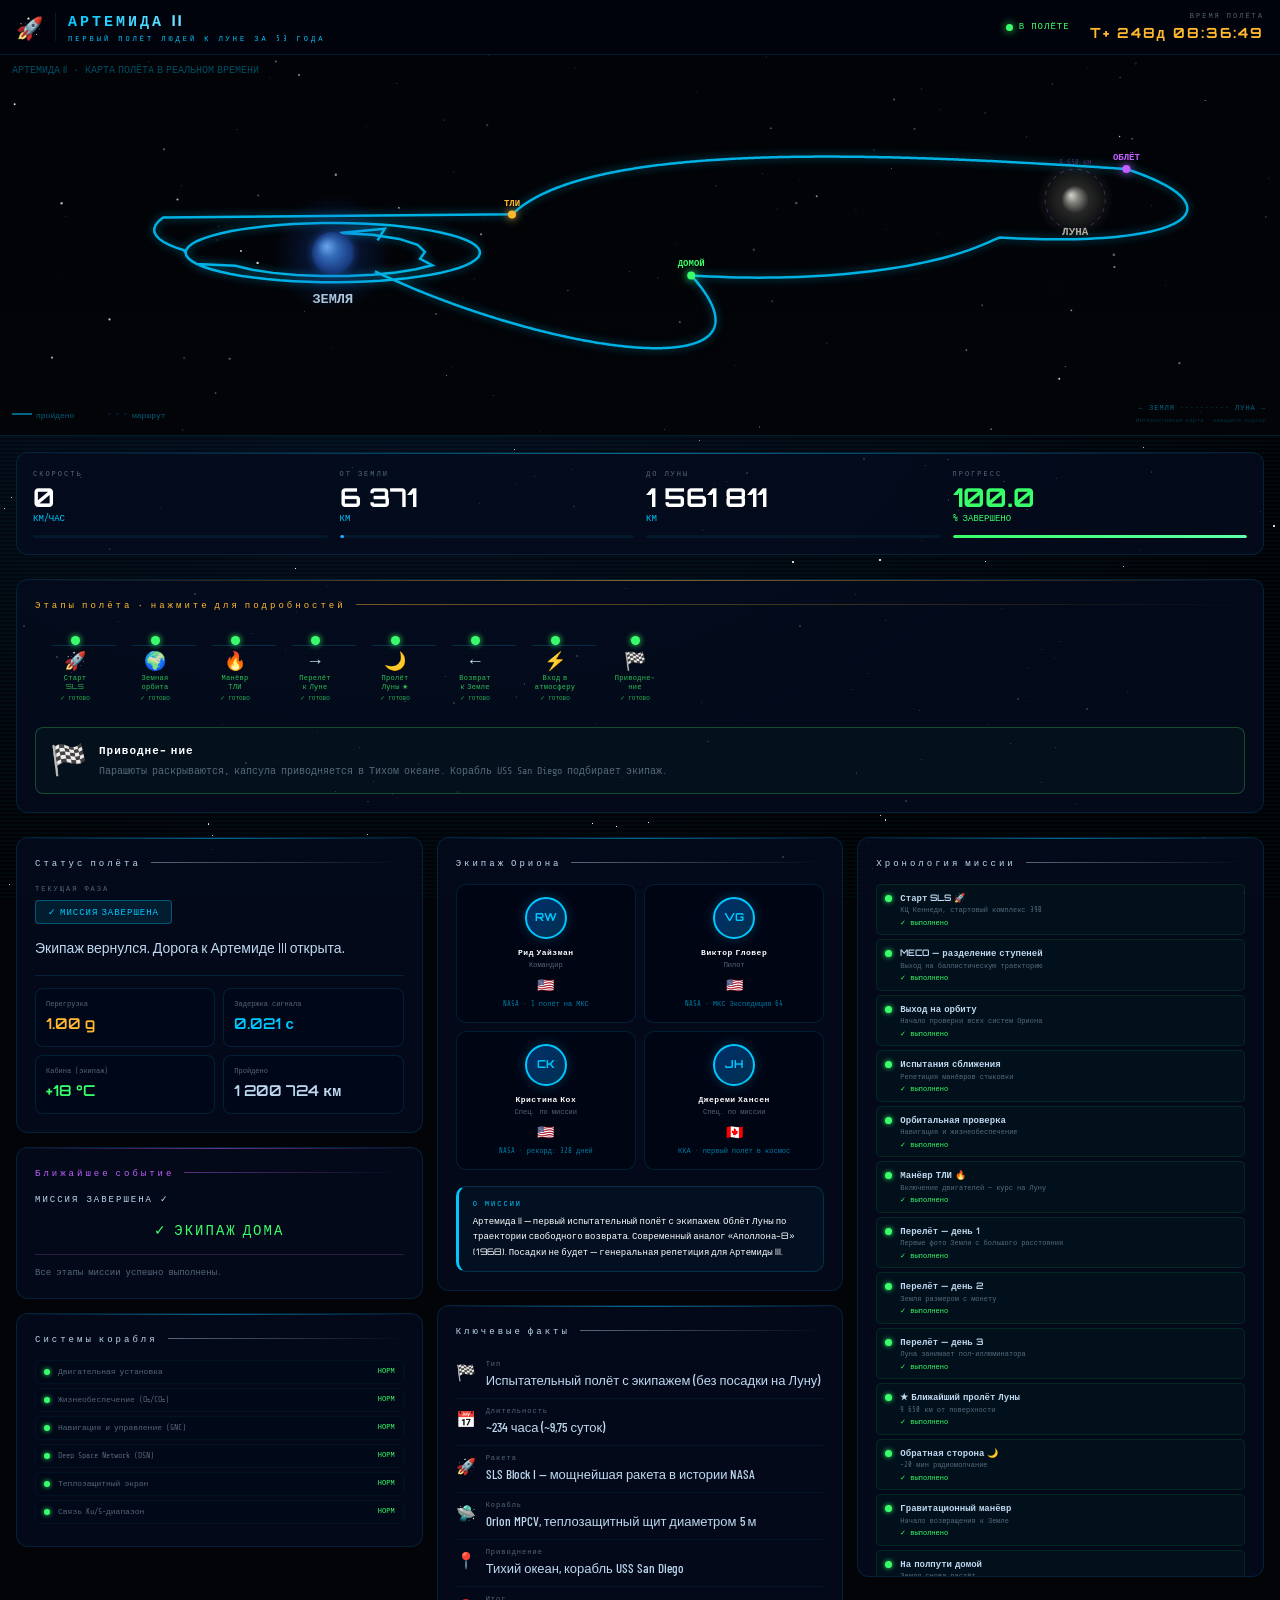
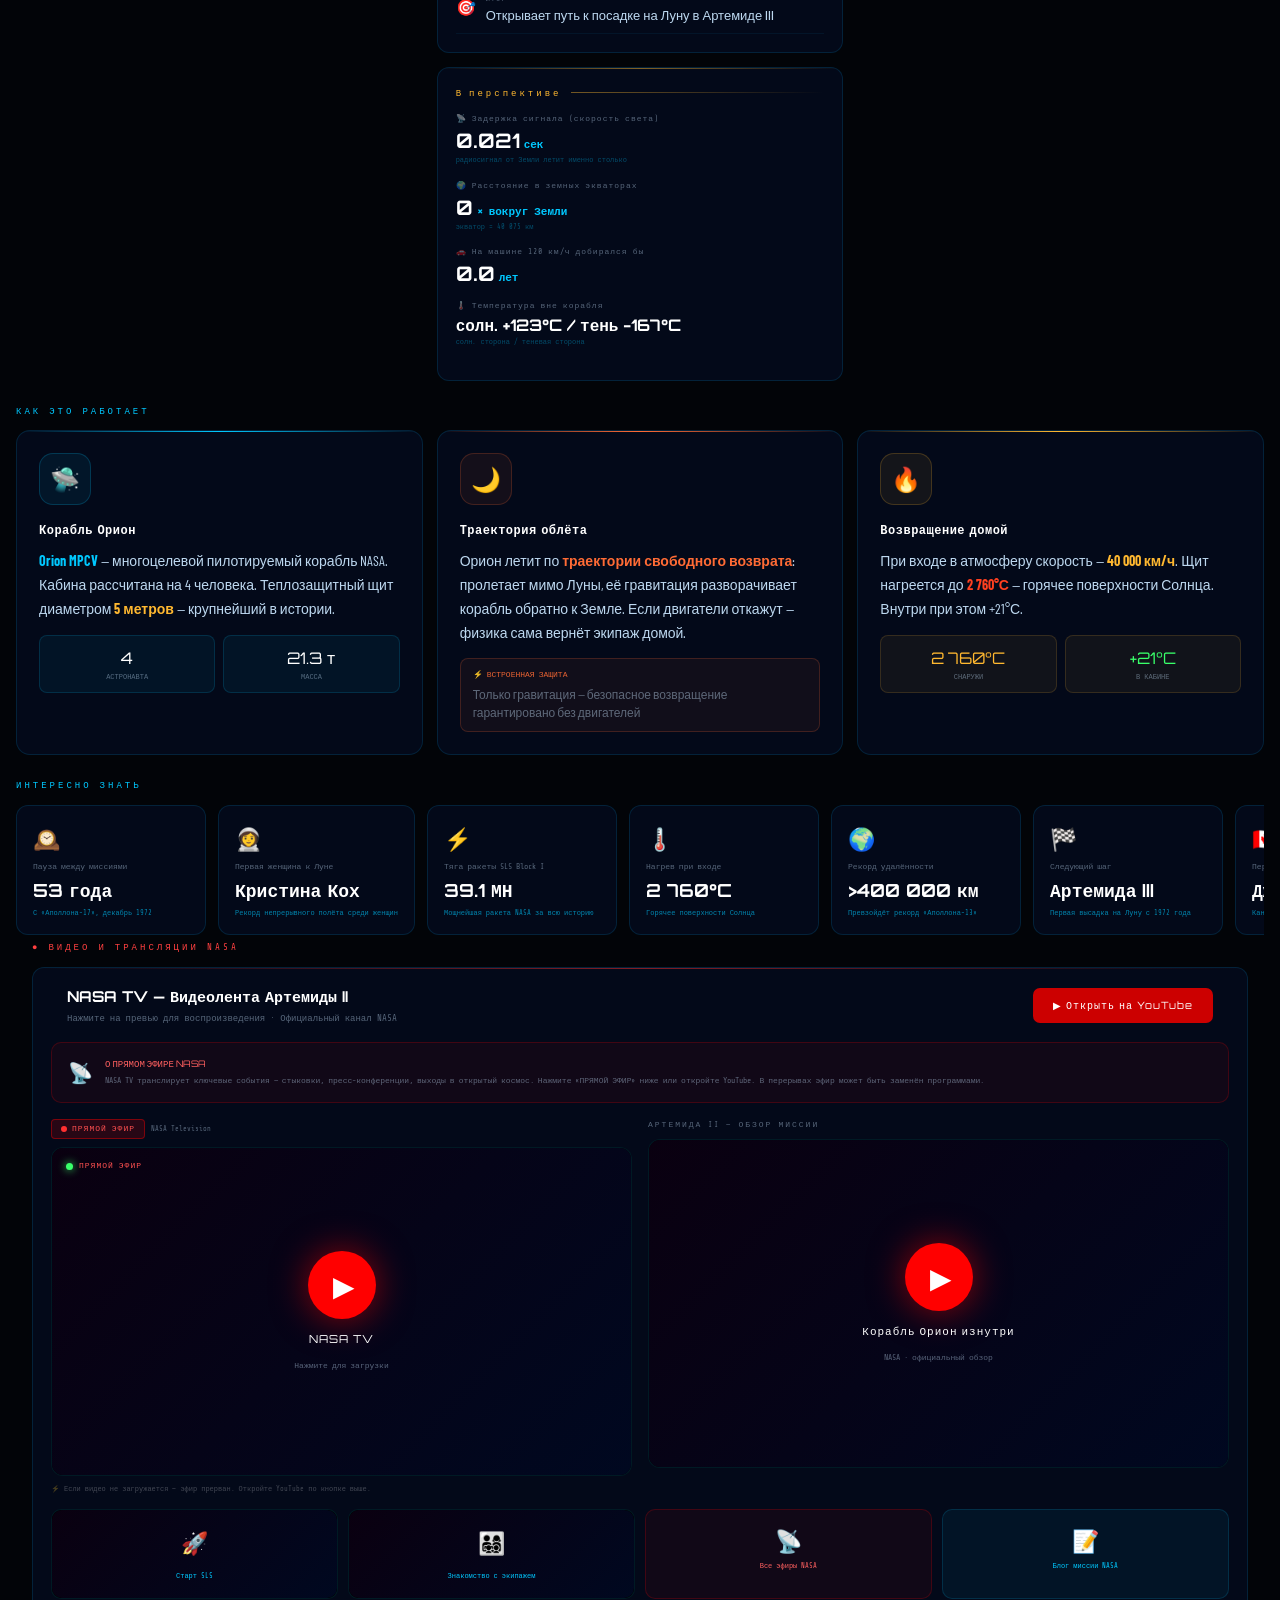
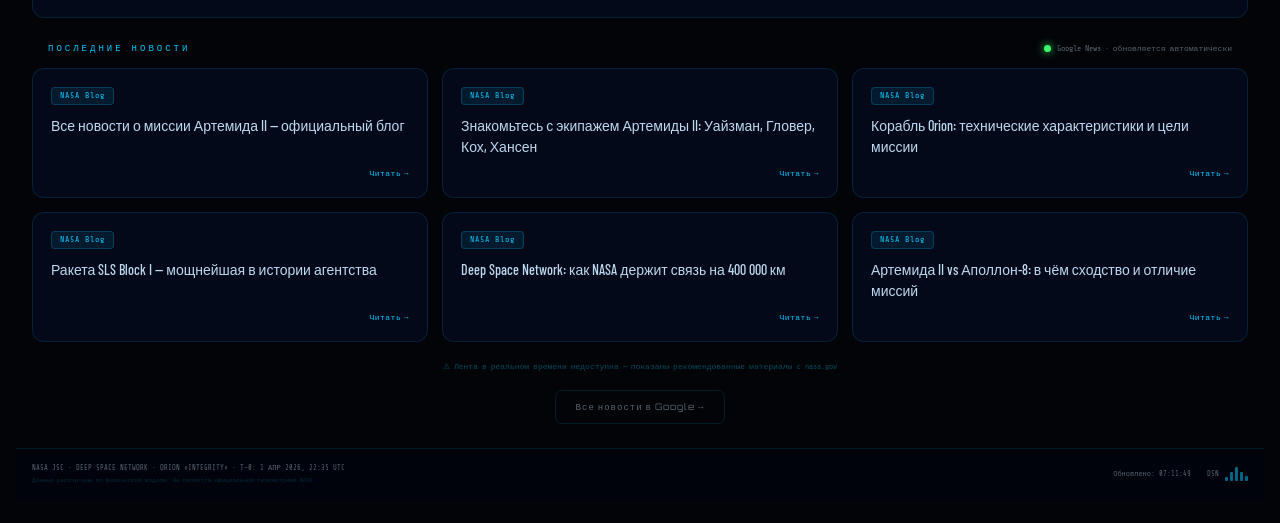
==== commit 1a335ad0: "Add files via upload" ====
--- a/index.html
+++ b/index.html
@@ -15,9 +15,6 @@
 <link rel="preconnect" href="https://fonts.googleapis.com">
 <link href="https://fonts.googleapis.com/css2?family=Orbitron:wght@400;600;700;900&family=Share+Tech+Mono&family=Barlow+Condensed:wght@300;400;500;600;700&display=swap" rel="stylesheet">
 <link rel="icon" type="image/png" href="favicon.png">
-<!-- Yandex.RTB -->
-<script>window.yaContextCb=window.yaContextCb||[]</script>
-<script src="https://yandex.ru/ads/system/context.js" async></script>
 <style>
 /* ══════════════════════════════════════════
    CSS RESET & CUSTOM PROPERTIES
@@ -584,9 +581,6 @@
 .text-center { text-align:center; }
 .section-gap { padding-bottom:24px; }
 </style>
-<!-- Yandex.RTB -->
-<script>window.yaContextCb=window.yaContextCb||[]</script>
-<script src="https://yandex.ru/ads/system/context.js" async></script>
 </head>
 <body>
 <div id="sf"></div>
@@ -615,20 +609,6 @@
     </div>
   </div>
 </header>
-
-<!-- ══ AD: 728×90 LEADERBOARD ══ -->
-<div style="display:flex;justify-content:center;align-items:center;padding:8px 16px;background:rgba(1,4,12,.97);border-bottom:1px solid rgba(0,180,255,0.10);overflow:hidden;">
-  <script>
-    atOptions = {
-      'key' : '9b48025975b614286dee7aae35b0098d',
-      'format' : 'iframe',
-      'height' : 90,
-      'width' : 728,
-      'params' : {}
-    };
-  </script>
-  <script src="https://www.highperformanceformat.com/9b48025975b614286dee7aae35b0098d/invoke.js"></script>
-</div>
 
 <!-- ══ EVENT BANNER ══ -->
 <div id="event-banner">
@@ -798,12 +778,6 @@
 
   </div>
 </div>
-<!-- ══ AD: NATIVE BANNER ══ -->
-<div class="wrap" style="padding-top:8px;padding-bottom:8px;">
-  <script async="async" data-cfasync="false" src="https://pl29109442.profitablecpmratenetwork.com/bcde78980c1dfbccb8cd6e0a930331c4/invoke.js"></script>
-  <div id="container-bcde78980c1dfbccb8cd6e0a930331c4"></div>
-</div>
-
 <!-- ══ MISSION EXPLAINER ══ -->
 <div class="wrap section-gap">
   <div class="mono mb-3" style="font-size:9px;letter-spacing:3px;color:var(--cyan)">КАК ЭТО РАБОТАЕТ</div>
@@ -859,31 +833,6 @@
     <div class="fact-card"><div class="fact-icon">🌍</div><div class="fact-label">Рекорд удалённости</div><div class="fact-val">&gt;400 000 км</div><div class="fact-note">Превзойдёт рекорд «Аполлона-13»</div></div>
     <div class="fact-card"><div class="fact-icon">🏁</div><div class="fact-label">Следующий шаг</div><div class="fact-val">Артемида III</div><div class="fact-note">Первая высадка на Луну с 1972 года</div></div>
     <div class="fact-card"><div class="fact-icon">🇨🇦</div><div class="fact-label">Первый канадец к Луне</div><div class="fact-val">Дж. Хансен</div><div class="fact-note">Канадское космическое агентство</div></div>
-</div>
-
-<!-- AD: 300x250 MEDIUM RECTANGLE -->
-<div style="display:flex;justify-content:center;padding:16px 0;">
-  <script>
-    atOptions = {
-      'key' : '7d6631c911ed8d3de0cca2801582bb9c',
-      'format' : 'iframe',
-      'height' : 250,
-      'width' : 300,
-      'params' : {}
-    };
-  </script>
-  <script src="https://www.highperformanceformat.com/7d6631c911ed8d3de0cca2801582bb9c/invoke.js"></script>
-</div>
-<div class="wrap section-gap" style="display: flex; justify-content: center;">
-  <div id="yandex_rtb_R-A-19061750-1"></div>
-  <script>
-    window.yaContextCb.push(() => {
-        Ya.Context.AdvManager.render({
-            "blockId": "R-A-19061750-1",
-            "renderTo": "yandex_rtb_R-A-19061750-1"
-        })
-    })
-  </script>
 </div>
 
 <!-- ══ NASA VIDEO ══ -->
@@ -997,20 +946,6 @@
       Все новости в Google →
     </a>
   </div>
-</div>
-
-<!-- ══ AD: 320×50 MOBILE BANNER ══ -->
-<div style="display:flex;justify-content:center;padding:10px 16px;background:rgba(1,4,12,.97);border-top:1px solid rgba(0,180,255,0.10);">
-  <script>
-    atOptions = {
-      'key' : '626f83045db800c40955448856d67928',
-      'format' : 'iframe',
-      'height' : 50,
-      'width' : 320,
-      'params' : {}
-    };
-  </script>
-  <script src="https://www.highperformanceformat.com/626f83045db800c40955448856d67928/invoke.js"></script>
 </div>
 
 <!-- ══ FOOTER ══ -->
@@ -1748,6 +1683,5 @@
 </script>
 <noscript><div><img src="https://mc.yandex.ru/watch/108414617" style="position:absolute; left:-9999px;" alt="" /></div></noscript>
 <!-- /Yandex.Metrika counter -->
-<script src="https://pl29109443.profitablecpmratenetwork.com/eb/db/10/ebdb10b25c498bdcd2c48aa282acfd3f.js"></script>
 </body>
 </html>
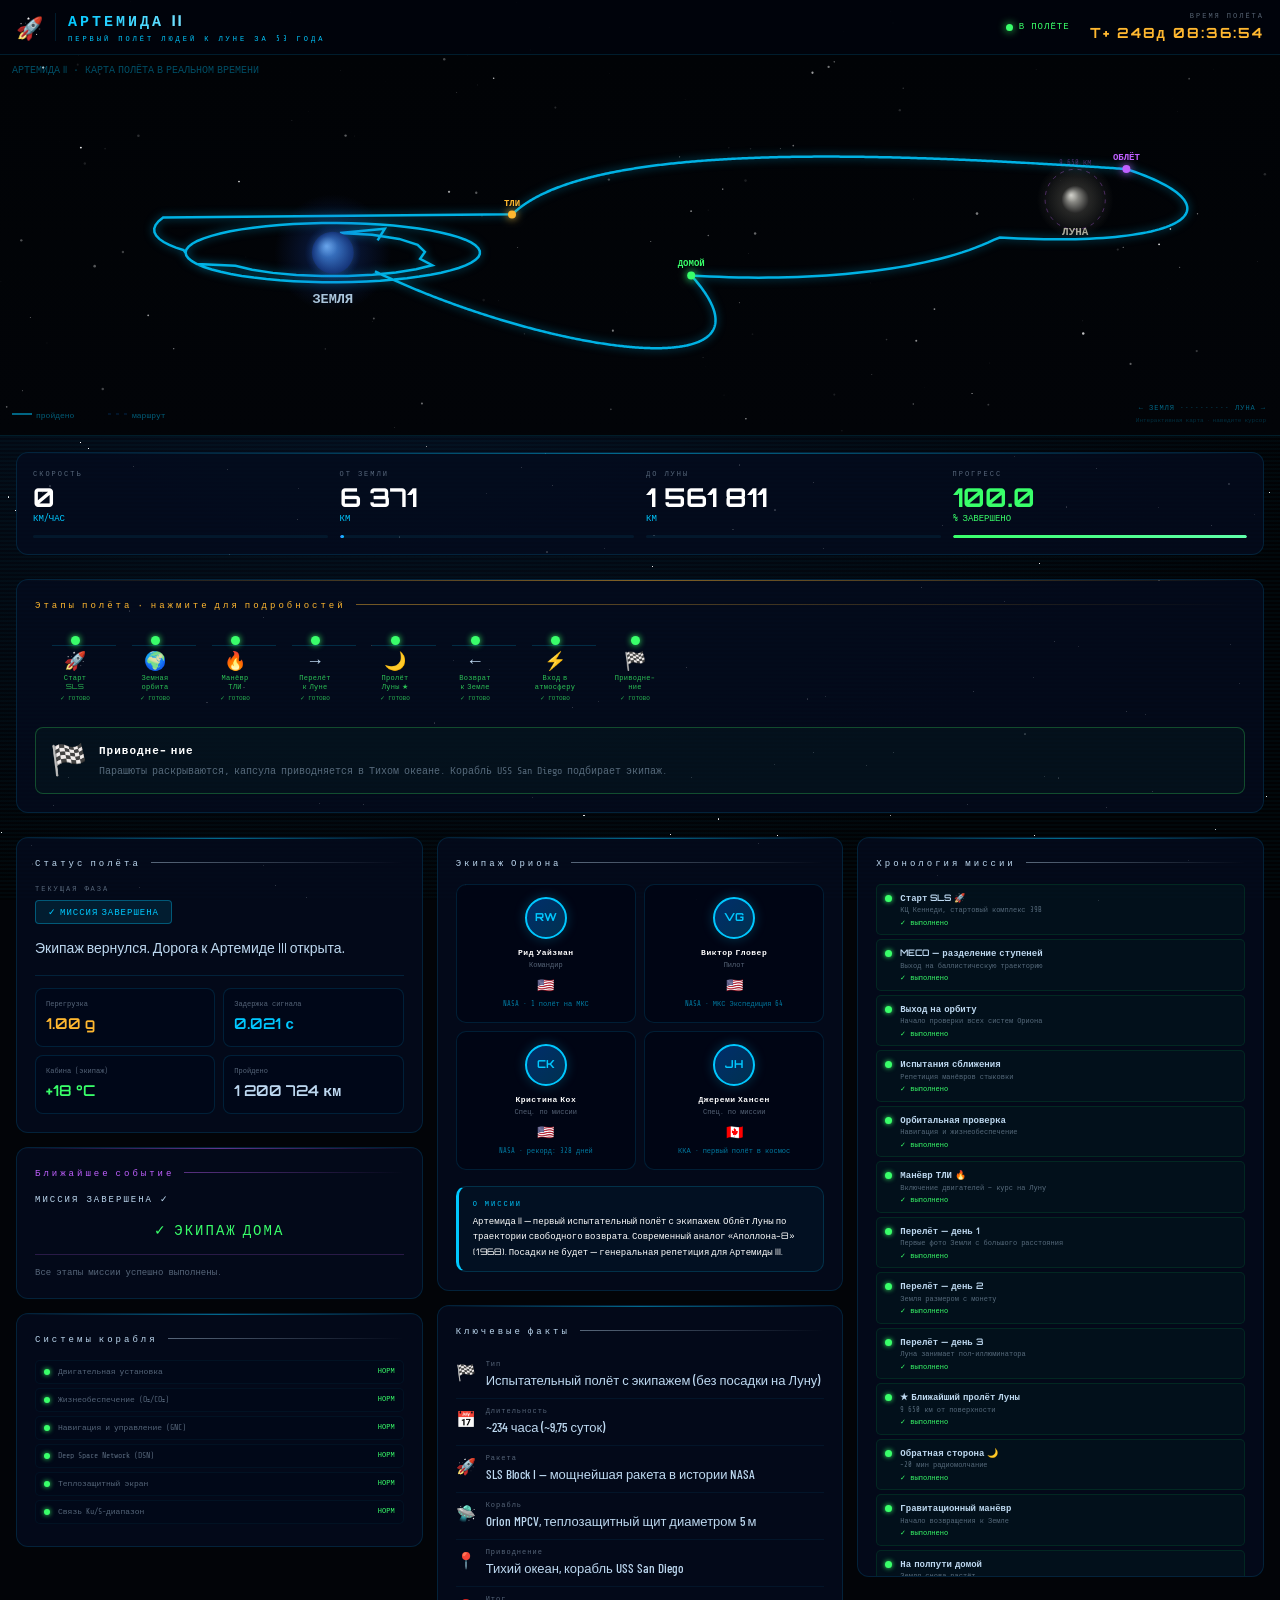
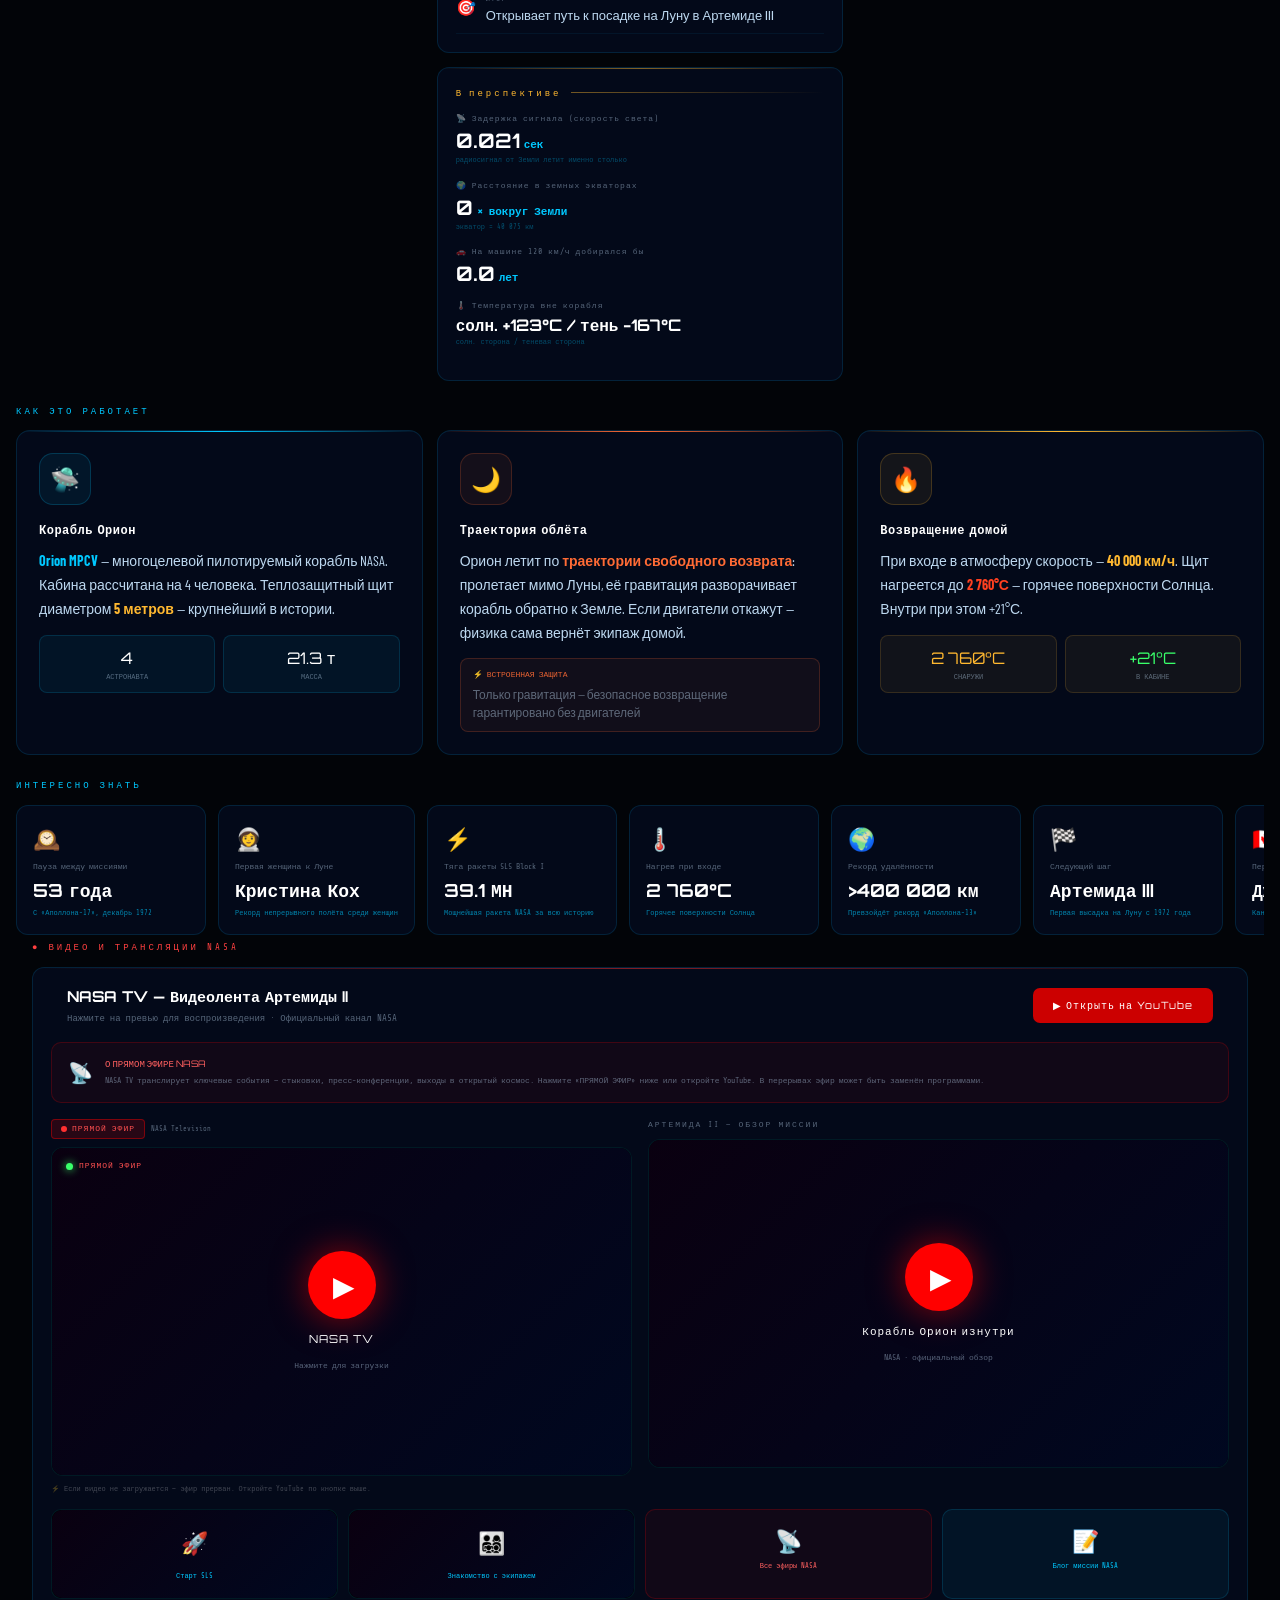
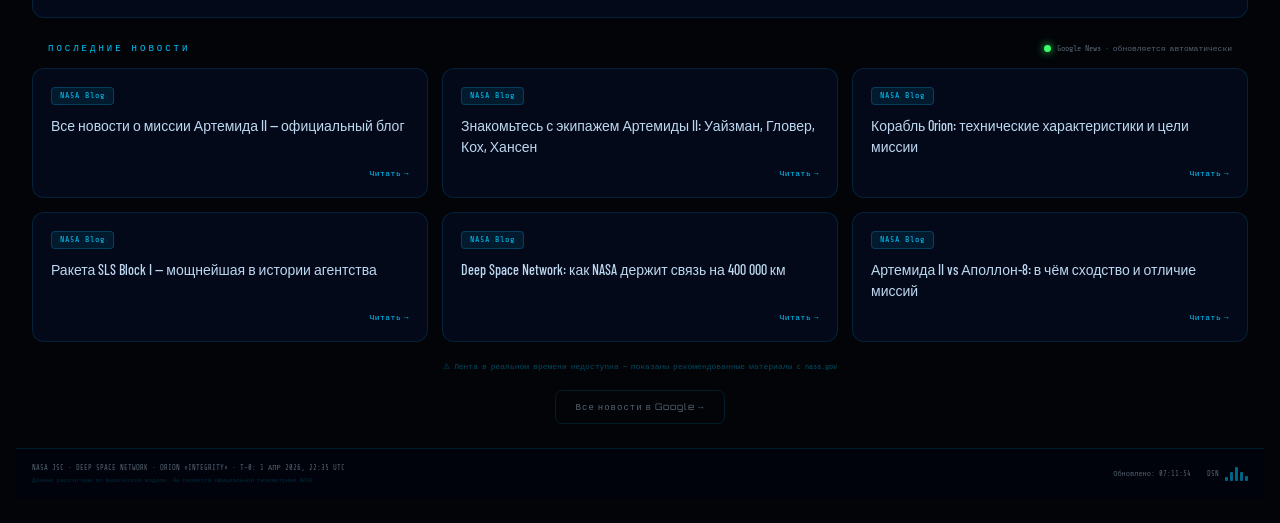
==== commit 28732deb: "Update index.html" ====
--- a/index.html
+++ b/index.html
@@ -15,6 +15,13 @@
 <link rel="preconnect" href="https://fonts.googleapis.com">
 <link href="https://fonts.googleapis.com/css2?family=Orbitron:wght@400;600;700;900&family=Share+Tech+Mono&family=Barlow+Condensed:wght@300;400;500;600;700&display=swap" rel="stylesheet">
 <link rel="icon" type="image/png" href="favicon.png">
+<!-- SAPE RTB JS -->
+<script
+    async="async"
+    src="https://cdn-rtb.sape.ru/rtb-b/js/120/2/174120.js"
+    type="text/javascript">
+</script>
+<!-- SAPE RTB END -->
 <style>
 /* ══════════════════════════════════════════
    CSS RESET & CUSTOM PROPERTIES
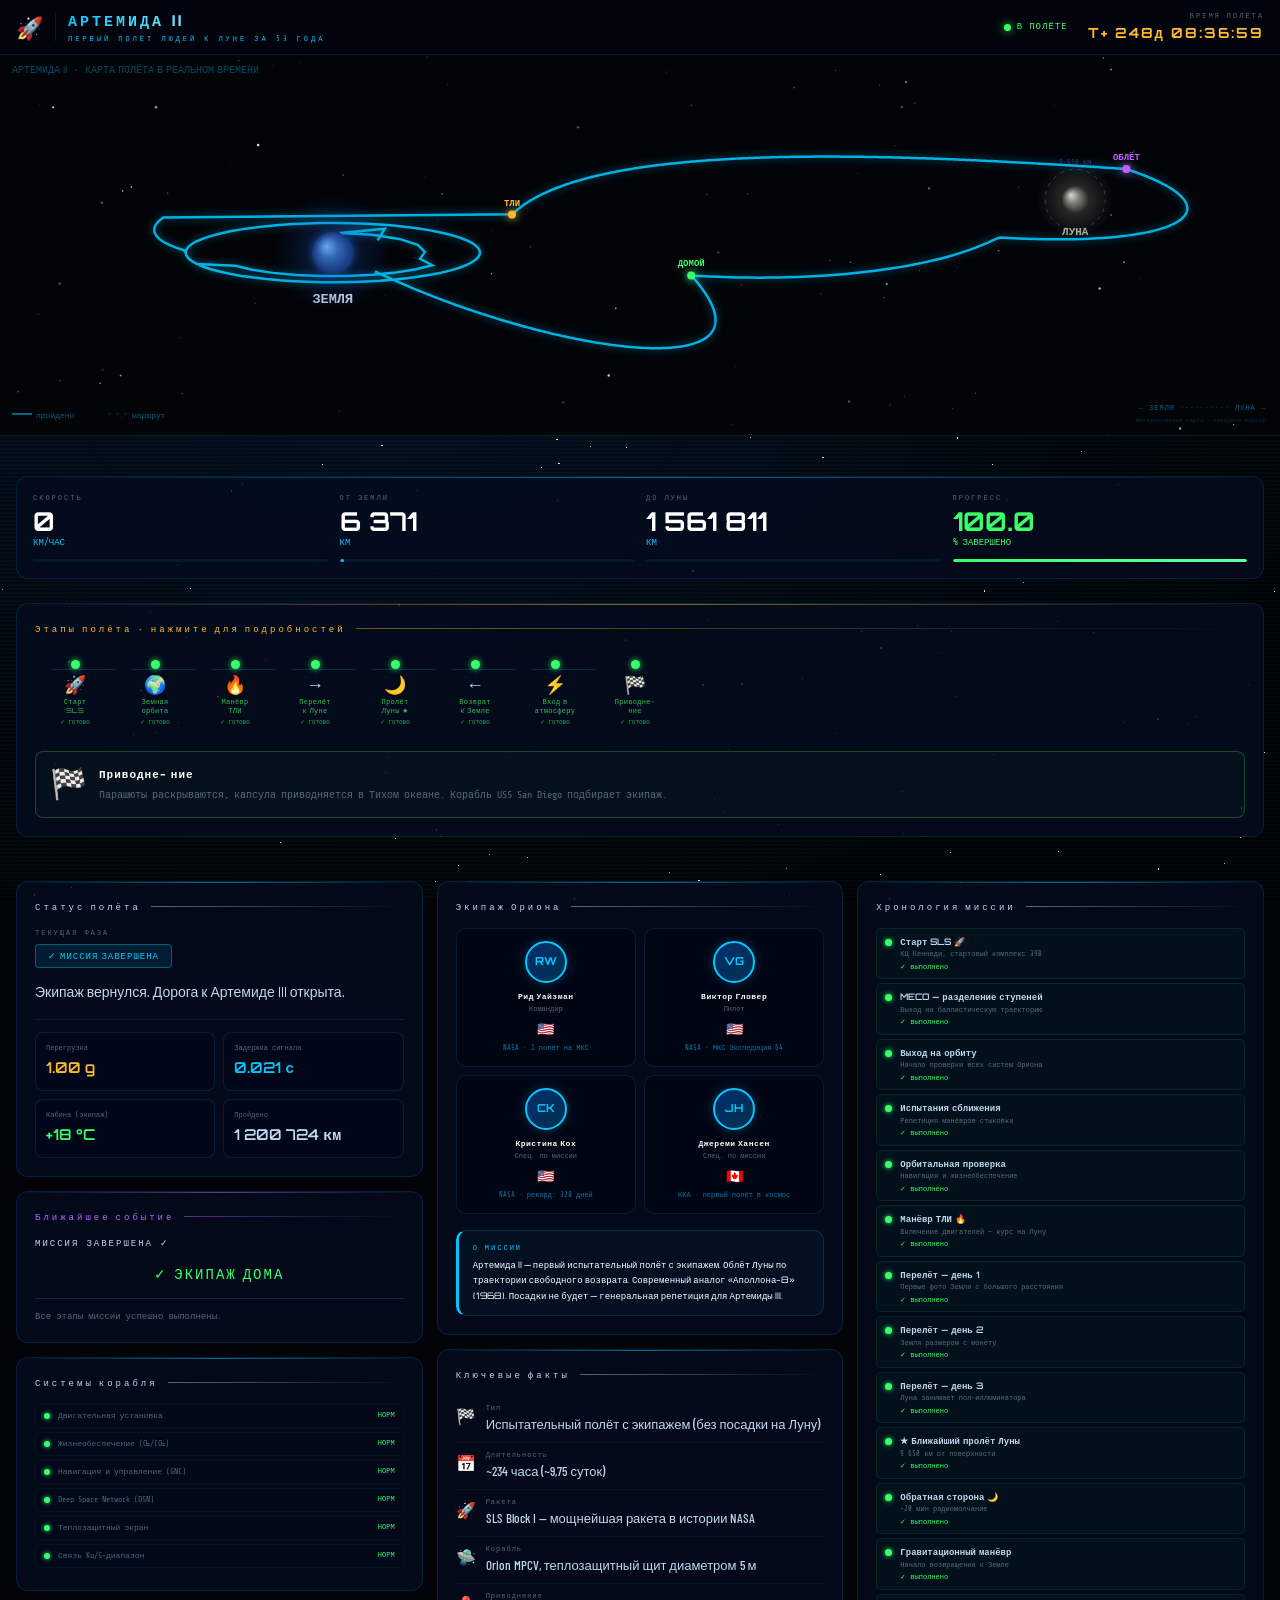
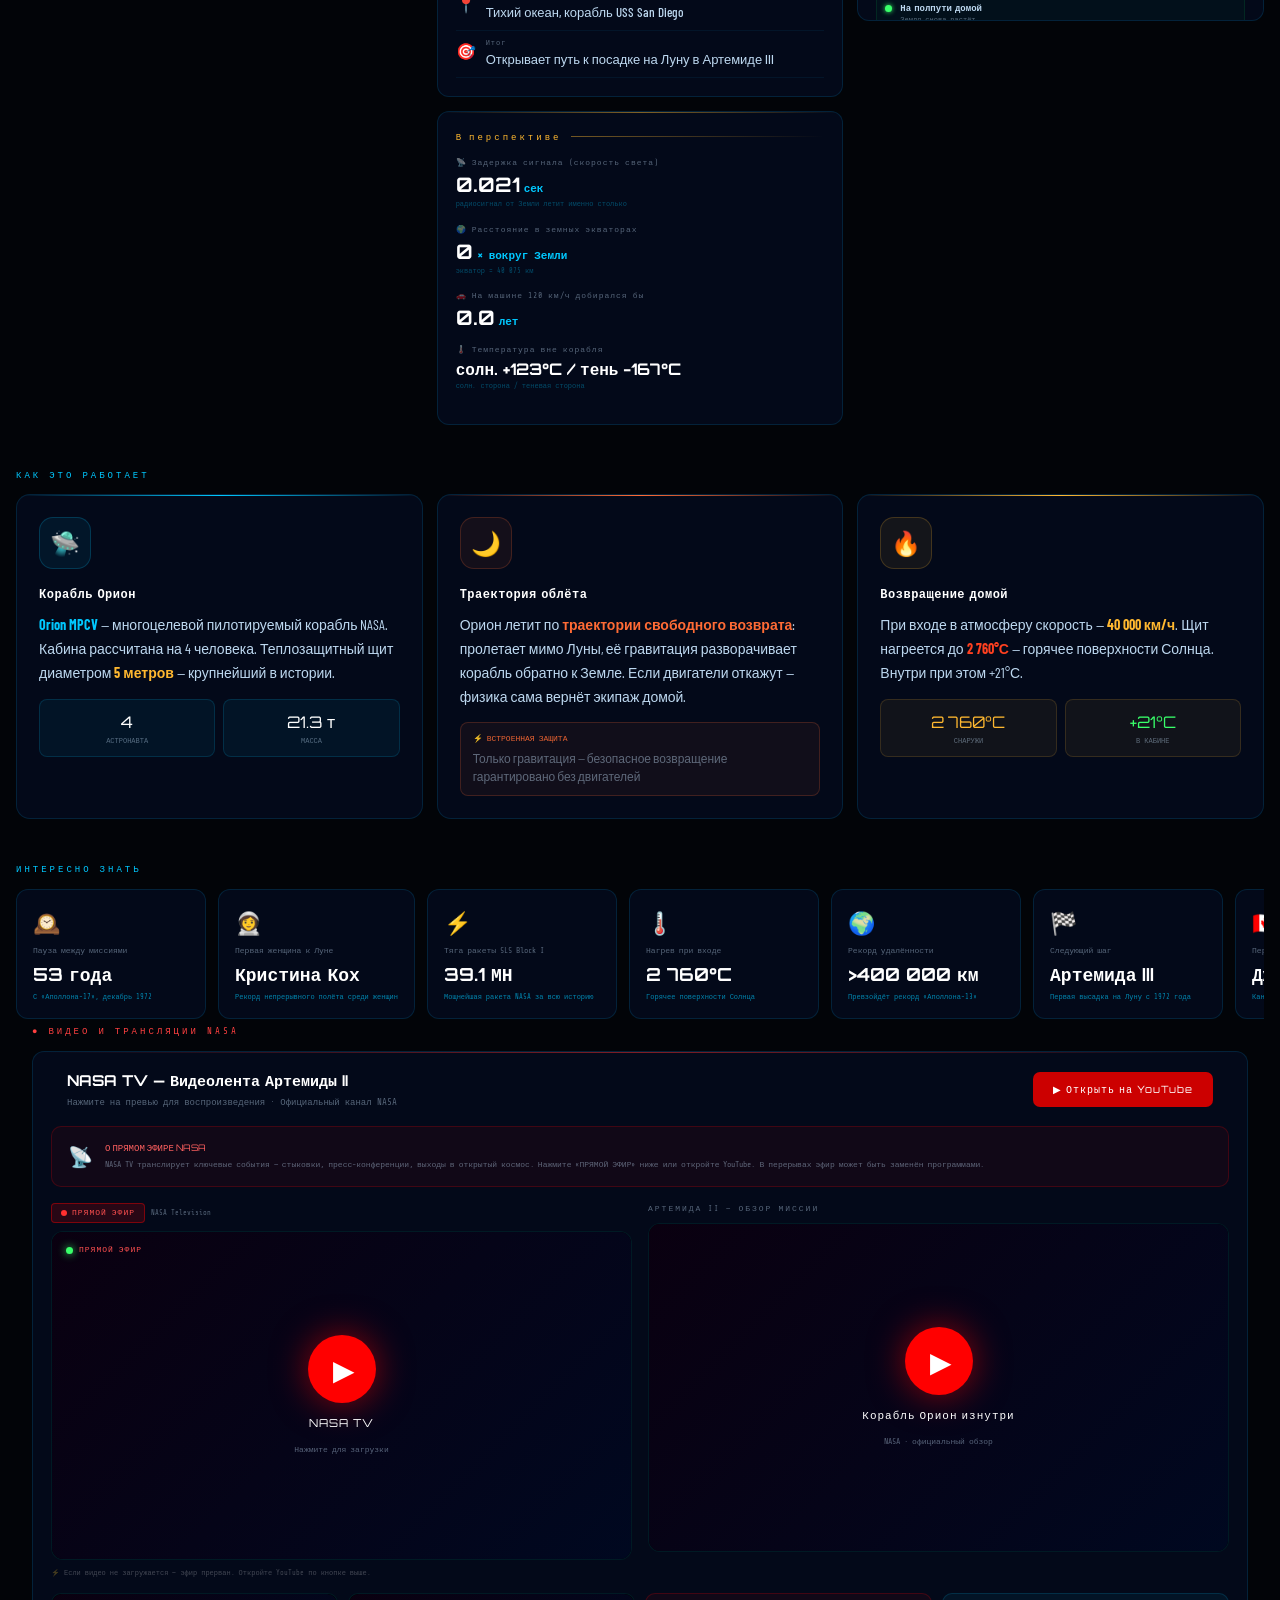
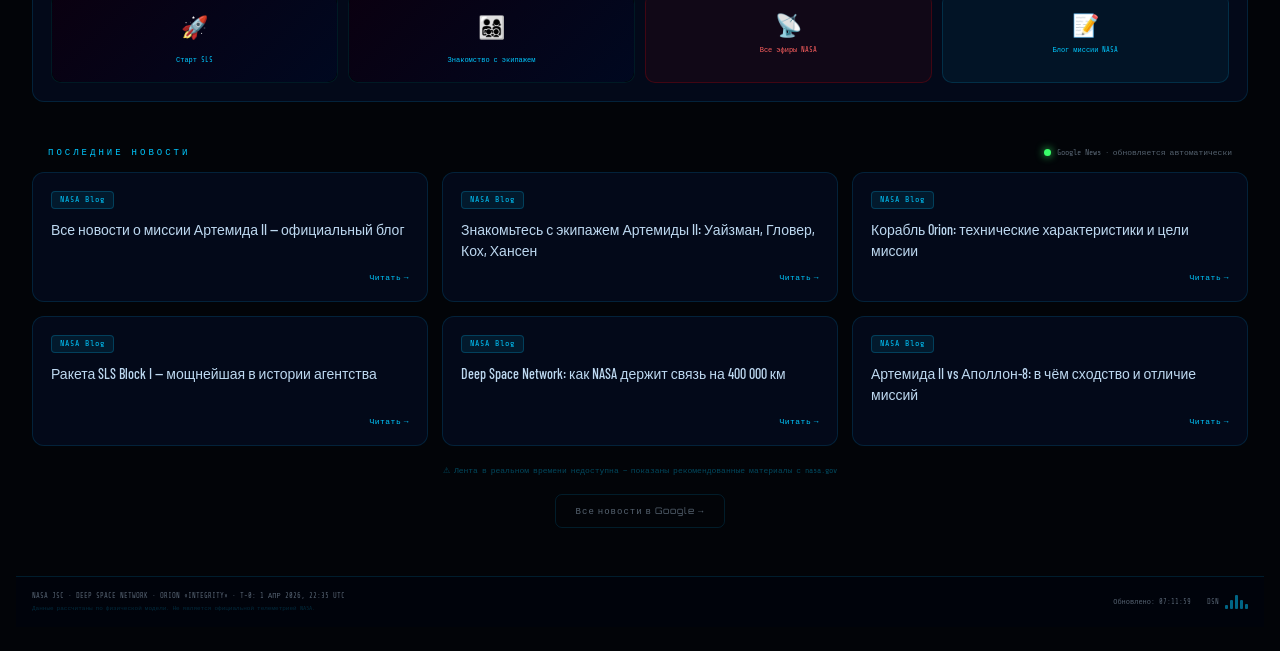
==== commit 914211ee: "Add files via upload" ====
--- a/index.html
+++ b/index.html
@@ -587,6 +587,15 @@
 .inline-flex { display:inline-flex; }
 .text-center { text-align:center; }
 .section-gap { padding-bottom:24px; }
+
+/* ══════════════════════════════════════════
+   AD BLOCKS
+══════════════════════════════════════════ */
+.ad-block {
+  display: flex; justify-content: center; align-items: center;
+  width: 100%; padding: 10px 0; overflow: hidden;
+}
+.ad-block-inner { display: inline-block; max-width: 100%; }
 </style>
 </head>
 <body>
@@ -630,6 +639,15 @@
     <span class="mono" style="font-size:6px;color:rgba(0,200,255,.22)">Интерактивная карта · наведите курсор</span>
   </div>
   <div id="cv-tooltip"></div>
+</div>
+
+<!-- AD 728x90 -->
+<div class="ad-block" style="padding:12px 0">
+  <div class="ad-block-inner">
+    <!-- SAPE RTB DIV 728x90 -->
+    <div id="SRTB_1070544"></div>
+    <!-- SAPE RTB END -->
+  </div>
 </div>
 
 <!-- ══ TELEMETRY ══ -->
@@ -676,6 +694,15 @@
         <div class="mono" id="phase-detail-desc" style="font-size:10px;color:var(--sub);line-height:1.7">Вычисление текущего этапа...</div>
       </div>
     </div>
+  </div>
+</div>
+
+<!-- AD 300x250 -->
+<div class="ad-block">
+  <div class="ad-block-inner">
+    <!-- SAPE RTB DIV 300x250 -->
+    <div id="SRTB_1070545"></div>
+    <!-- SAPE RTB END -->
   </div>
 </div>
 
@@ -785,6 +812,15 @@
 
   </div>
 </div>
+<!-- AD 240x400 -->
+<div class="ad-block">
+  <div class="ad-block-inner">
+    <!-- SAPE RTB DIV 240x400 -->
+    <div id="SRTB_1070547"></div>
+    <!-- SAPE RTB END -->
+  </div>
+</div>
+
 <!-- ══ MISSION EXPLAINER ══ -->
 <div class="wrap section-gap">
   <div class="mono mb-3" style="font-size:9px;letter-spacing:3px;color:var(--cyan)">КАК ЭТО РАБОТАЕТ</div>
@@ -826,6 +862,15 @@
         </div>
       </div>
     </div>
+  </div>
+</div>
+
+<!-- AD 300x250 -->
+<div class="ad-block">
+  <div class="ad-block-inner">
+    <!-- SAPE RTB DIV 300x250 -->
+    <div id="SRTB_1070549"></div>
+    <!-- SAPE RTB END -->
   </div>
 </div>
 
@@ -929,6 +974,15 @@
   </div>
 </div>
 
+<!-- AD 300x250 -->
+<div class="ad-block">
+  <div class="ad-block-inner">
+    <!-- SAPE RTB DIV 300x250 -->
+    <div id="SRTB_1070550"></div>
+    <!-- SAPE RTB END -->
+  </div>
+</div>
+
 <!-- ══ NEWS FEED ══ -->
 <div class="wrap section-gap">
   <div class="flex items-center justify-between mb-3 wrap gap-2">
@@ -952,6 +1006,15 @@
        onmouseout="this.style.borderColor='var(--border)';this.style.color='var(--sub)'">
       Все новости в Google →
     </a>
+  </div>
+</div>
+
+<!-- AD 600x340 -->
+<div class="ad-block" style="padding:12px 0">
+  <div class="ad-block-inner">
+    <!-- SAPE RTB DIV 600x340 -->
+    <div id="SRTB_1070552"></div>
+    <!-- SAPE RTB END -->
   </div>
 </div>
 
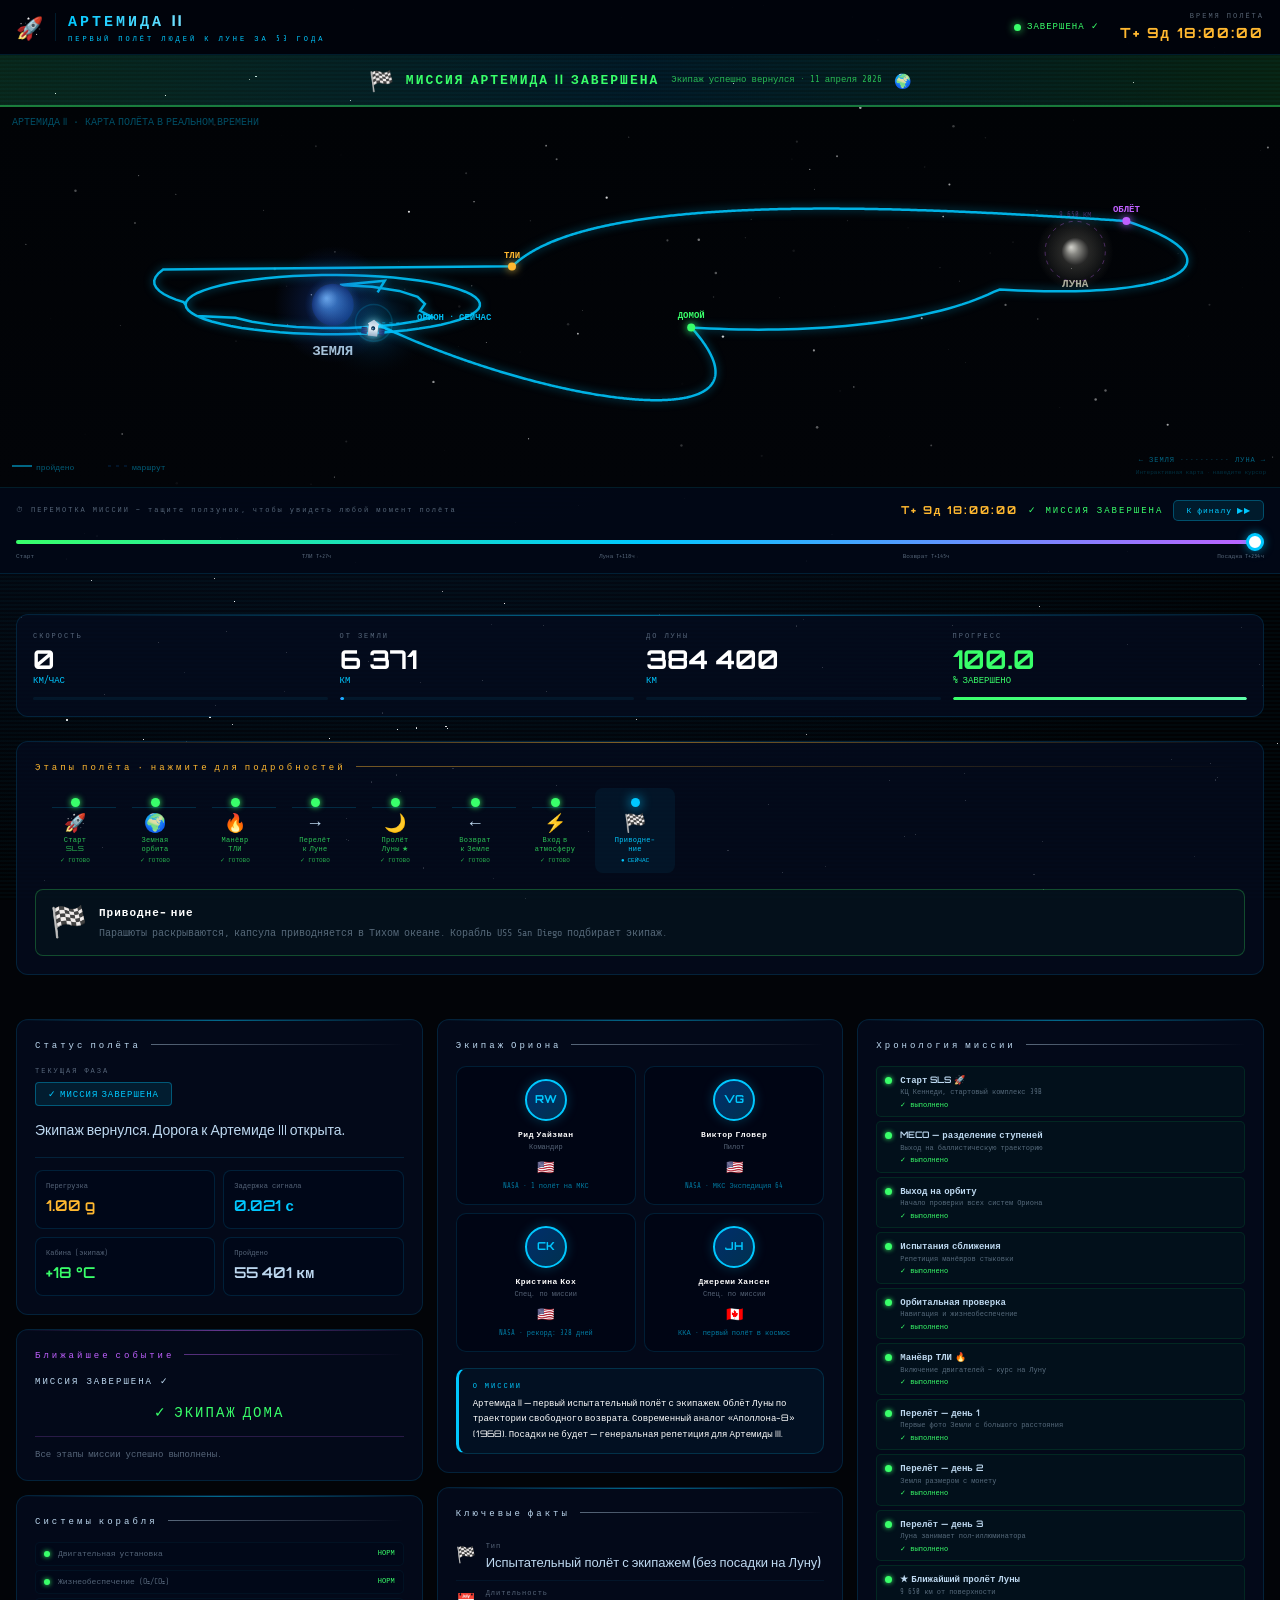
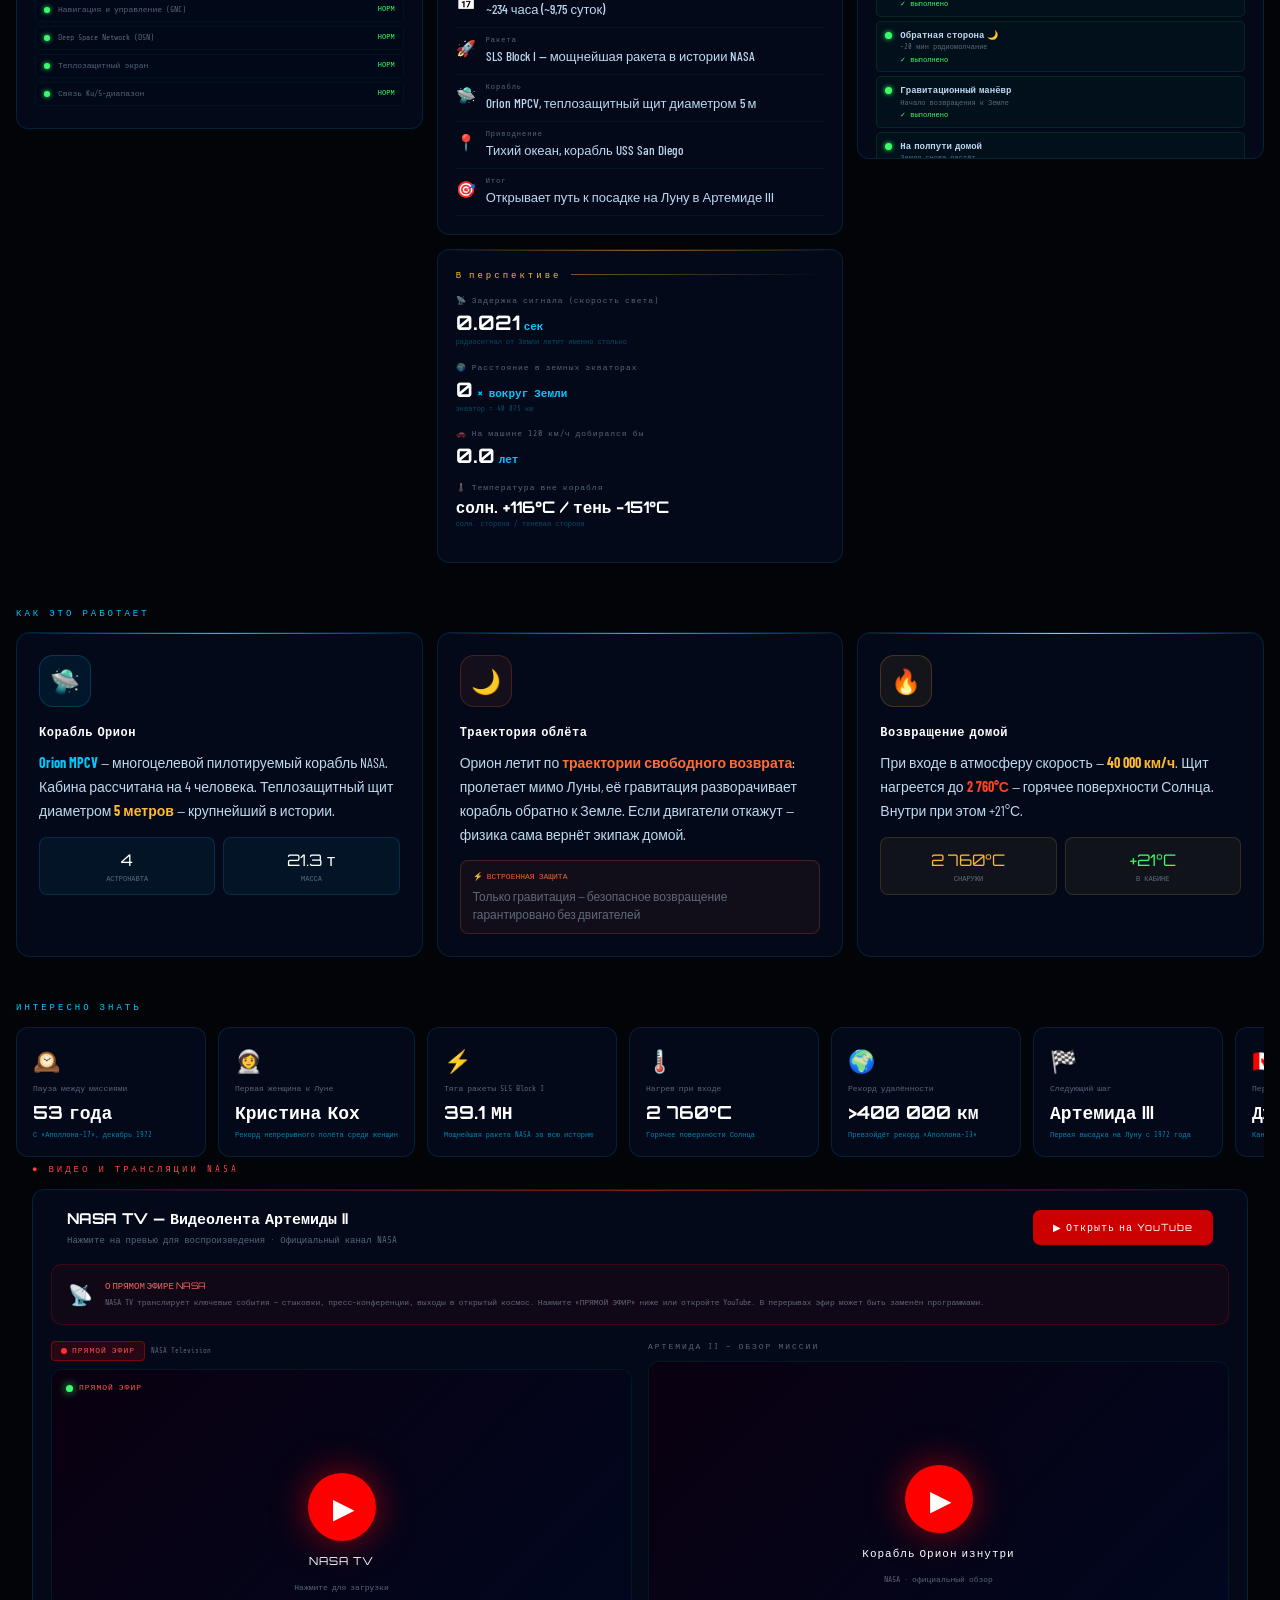
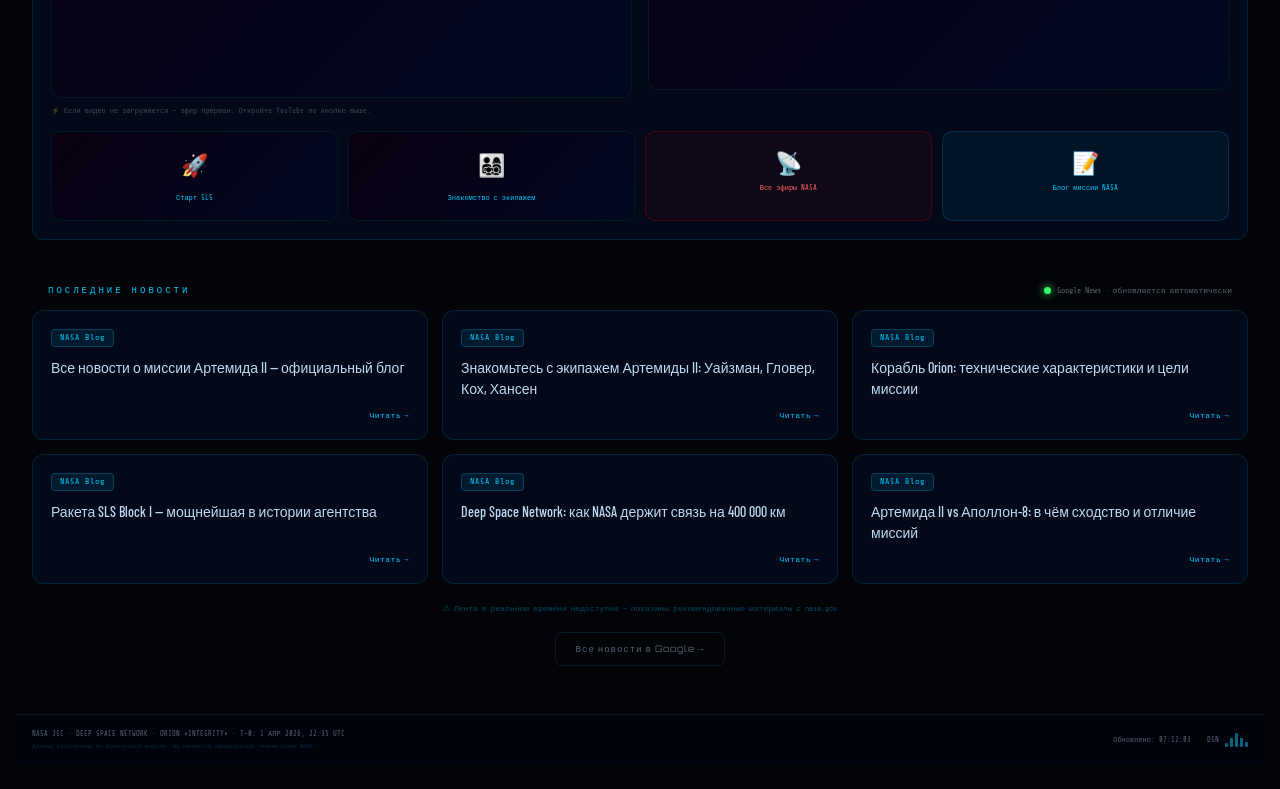
==== commit 3b6f33aa: "Add files via upload" ====
--- a/index.html
+++ b/index.html
@@ -588,9 +588,53 @@
 .text-center { text-align:center; }
 .section-gap { padding-bottom:24px; }
 
-/* ══════════════════════════════════════════
-   AD BLOCKS
-══════════════════════════════════════════ */
+/* ══ MISSION COMPLETE BANNER ══ */
+#mission-complete-bar {
+  background: linear-gradient(90deg, rgba(57,255,106,.12), rgba(0,200,255,.08), rgba(57,255,106,.12));
+  border-bottom: 2px solid rgba(57,255,106,.4);
+  padding: 10px 16px;
+  display: flex; align-items: center; justify-content: center; gap: 12px; flex-wrap: wrap;
+  text-align: center;
+}
+
+/* ══ MISSION SLIDER ══ */
+#slider-section {
+  background: rgba(2,8,22,.97);
+  border-bottom: 1px solid var(--border);
+  padding: 12px 16px;
+}
+#slider-section .sl-label {
+  font-family: 'Share Tech Mono', monospace; font-size: 7px;
+  letter-spacing: 2px; color: var(--sub); margin-bottom: 6px;
+  display: flex; align-items: center; justify-content: space-between; flex-wrap: wrap; gap: 4px;
+}
+#mission-slider {
+  -webkit-appearance: none; appearance: none;
+  width: 100%; height: 4px; border-radius: 2px;
+  background: linear-gradient(90deg, var(--green) 0%, var(--cyan) 50%, var(--purple) 100%);
+  outline: none; cursor: pointer; margin: 6px 0;
+}
+#mission-slider::-webkit-slider-thumb {
+  -webkit-appearance: none; appearance: none;
+  width: 18px; height: 18px; border-radius: 50%;
+  background: #fff; border: 3px solid var(--cyan);
+  box-shadow: 0 0 10px rgba(0,200,255,.6); cursor: pointer;
+}
+#mission-slider::-moz-range-thumb {
+  width: 18px; height: 18px; border-radius: 50%;
+  background: #fff; border: 3px solid var(--cyan);
+  box-shadow: 0 0 10px rgba(0,200,255,.6); cursor: pointer;
+}
+.sl-marks { display: flex; justify-content: space-between; font-family: 'Share Tech Mono', monospace; font-size: 6px; color: var(--sub); margin-top: 2px; }
+#sl-current { font-family: 'Orbitron', monospace; font-size: 11px; font-weight: 700; color: var(--amber); }
+#sl-phase-label { font-family: 'Share Tech Mono', monospace; font-size: 9px; color: var(--cyan); }
+.sl-btn {
+  background: rgba(0,200,255,.1); border: 1px solid rgba(0,200,255,.3);
+  color: var(--cyan); font-family: 'Share Tech Mono', monospace; font-size: 8px;
+  letter-spacing: 1px; padding: 5px 12px; border-radius: 5px; cursor: pointer;
+  transition: all .2s;
+}
+.sl-btn:hover { background: rgba(0,200,255,.2); border-color: var(--cyan); }
 .ad-block {
   display: flex; justify-content: center; align-items: center;
   width: 100%; padding: 10px 0; overflow: hidden;
@@ -615,16 +659,24 @@
     </div>
     <div class="header-right">
       <div class="header-live">
-        <div class="ldot"></div>
-        <span>В ПОЛЁТЕ</span>
+        <div class="ldot" style="background:var(--green);box-shadow:0 0 8px var(--green);animation:none"></div>
+        <span style="color:var(--green)">ЗАВЕРШЕНА ✓</span>
       </div>
       <div class="header-met">
         <div class="header-met-label">ВРЕМЯ ПОЛЁТА</div>
-        <div class="header-met-val orb" id="h-met">T+00:00:00</div>
+        <div class="header-met-val orb" id="h-met">T+09:18:00</div>
       </div>
     </div>
   </div>
 </header>
+
+<!-- ══ MISSION COMPLETE BAR ══ -->
+<div id="mission-complete-bar">
+  <span style="font-size:20px">🏁</span>
+  <span class="orb" style="font-size:13px;font-weight:700;color:var(--green);letter-spacing:2px">МИССИЯ АРТЕМИДА II ЗАВЕРШЕНА</span>
+  <span class="mono" style="font-size:9px;color:rgba(57,255,106,.7)">Экипаж успешно вернулся · 11 апреля 2026</span>
+  <span style="font-size:14px">🌍</span>
+</div>
 
 <!-- ══ EVENT BANNER ══ -->
 <div id="event-banner">
@@ -639,6 +691,22 @@
     <span class="mono" style="font-size:6px;color:rgba(0,200,255,.22)">Интерактивная карта · наведите курсор</span>
   </div>
   <div id="cv-tooltip"></div>
+</div>
+
+<!-- ══ MISSION TIMELINE SLIDER ══ -->
+<div id="slider-section">
+  <div class="sl-label">
+    <span>⏱ ПЕРЕМОТКА МИССИИ — тащите ползунок, чтобы увидеть любой момент полёта</span>
+    <div style="display:flex;align-items:center;gap:10px;flex-wrap:wrap">
+      <span id="sl-current">T+09д 18:00:00</span>
+      <span id="sl-phase-label">✓ МИССИЯ ЗАВЕРШЕНА</span>
+      <button class="sl-btn" onclick="resetSliderToEnd()">К финалу ▶▶</button>
+    </div>
+  </div>
+  <input type="range" id="mission-slider" min="0" max="234" step="0.25" value="234">
+  <div class="sl-marks">
+    <span>Старт</span><span>ТЛИ T+27ч</span><span>Луна T+118ч</span><span>Возврат T+145ч</span><span>Посадка T+234ч</span>
+  </div>
 </div>
 
 <!-- AD 728x90 -->
@@ -1072,6 +1140,12 @@
 ];
 
 function getMET(){return(Date.now()-LAUNCH_MS)/3600000;}
+/* Slider override — null means "real time", number means scrubbing */
+var sliderMET = MH; /* default: show completed state */
+var isSliding = false;
+
+function getViewMET(){ return sliderMET; }
+
 function pad(n){return String(Math.floor(Math.abs(n))).padStart(2,'0');}
 function fmtMET(h){
   var a=Math.abs(h)*3600,d=Math.floor(a/86400),
@@ -1293,7 +1367,7 @@
     var a=s.o*(.4+.6*Math.sin(ts/1000/s.d+s.ph));
     ctx.fillStyle='rgba(255,255,255,'+a+')';ctx.beginPath();ctx.arc(s.x*CW,s.y*CH,s.r,0,Math.PI*2);ctx.fill();
   });
-  var met=getMET();var curMET=Math.max(0,Math.min(met,MH));
+  var met=getViewMET();var curMET=Math.max(0,Math.min(met,MH));
   ctx.save();ctx.setLineDash([3,6]);ctx.lineWidth=1;ctx.strokeStyle='rgba(0,80,160,0.28)';ctx.shadowBlur=0;
   ctx.beginPath();var started=false;
   PP.forEach(function(pt){
@@ -1390,8 +1464,11 @@
 function setBar(id,p){var e=document.getElementById(id);if(e)e.style.width=p+'%';}
 
 function updateUI(){
-  var met=getMET();var s=getState(met);
-  setEl('h-met',fmtMET(met));
+  var met=getViewMET();var s=getState(met);
+  var realMET=getMET();
+  /* Header MET — show real elapsed, capped at mission end */
+  var displayMET=Math.min(realMET,MH);
+  setEl('h-met',fmtMET(displayMET));
   setEl('last-upd',new Date().toLocaleTimeString('ru-RU'));
   setEl('v-speed',fmt(s.speed));setEl('v-de',fmt(s.dE));setEl('v-dm',fmt(s.dM));
   setEl('v-prog',parseFloat(s.prog).toFixed(1));
@@ -1406,7 +1483,7 @@
   setEl('fl-sig',s.sig);setEl('fl-laps',Math.round(s.dE/40075));
   setEl('fl-days',(s.dE/120/24/365.25).toFixed(1));
   setEl('fl-temp',s.tHeat>0?'+'+s.tHeat+' °C (щит раскалён!)':'солн. +'+s.tH+'°C  /  тень '+s.tC+'°C');
-  updateCountdown(met);updatePhaseNav(met);updateEventBanner(met);
+  updateCountdown(realMET);updatePhaseNav(met);updateEventBanner(met);
 }
 
 /* ── Countdown ── */
@@ -1728,15 +1805,56 @@
 }
 
 /* ═══════════════════════════════════════
+   MISSION SLIDER LOGIC
+═══════════════════════════════════════ */
+function updateSliderLabel(h){
+  var sl=document.getElementById('sl-current');
+  var sp=document.getElementById('sl-phase-label');
+  if(sl)sl.textContent=fmtMET(h);
+  if(sp){
+    var s=getState(h);
+    sp.textContent=s.phase;
+    sp.style.color=h>=MH?'var(--green)':h>=MH*.5?'var(--cyan)':'var(--amber)';
+  }
+}
+function resetSliderToEnd(){
+  var sl=document.getElementById('mission-slider');
+  if(sl){sl.value=MH;}
+  sliderMET=MH;
+  updateSliderLabel(MH);
+  updateUI();buildTimeline();
+}
+(function initSlider(){
+  var sl=document.getElementById('mission-slider');
+  if(!sl)return;
+  sl.value=MH;
+  updateSliderLabel(MH);
+  sl.addEventListener('input',function(){
+    sliderMET=parseFloat(this.value);
+    updateSliderLabel(sliderMET);
+    updateUI();
+    buildTimeline();
+    updatePhaseNav(sliderMET);
+  });
+})();
+
+/* ═══════════════════════════════════════
    INIT
 ═══════════════════════════════════════ */
 resize();
 requestAnimationFrame(renderCanvas);
 buildCrew();buildKeyFacts();buildSystems();buildTimeline();
 setInterval(buildTimeline,60000);
-updatePhaseNav(getMET());
+updatePhaseNav(sliderMET);
 updateUI();
-setInterval(updateUI,1000);
+setInterval(function(){
+  /* Only auto-update header clock; don't override slider view */
+  var realMET=getMET();
+  var displayMET=Math.min(realMET,MH);
+  setEl('h-met',fmtMET(displayMET));
+  setEl('last-upd',new Date().toLocaleTimeString('ru-RU'));
+  updateCountdown(realMET);
+},1000);
 loadNews();
 setInterval(loadNews,15*60*1000);
 </script>
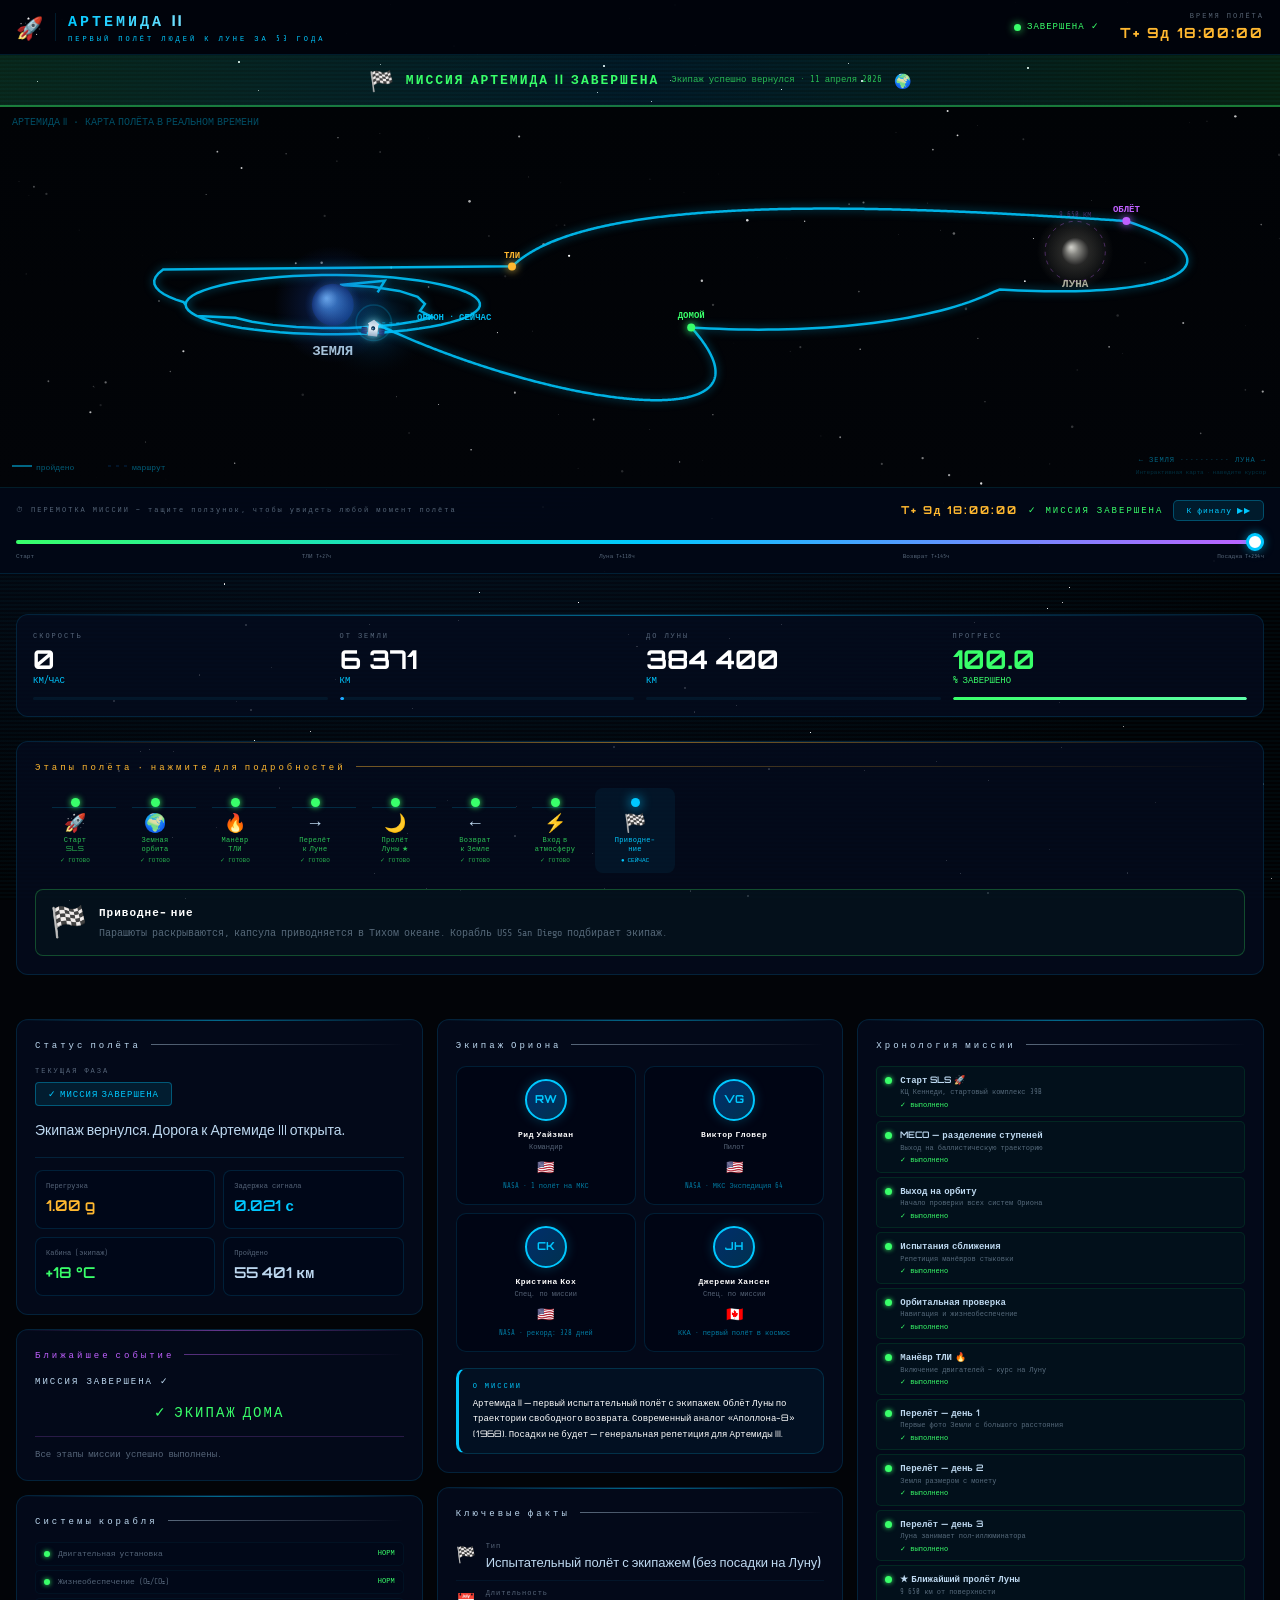
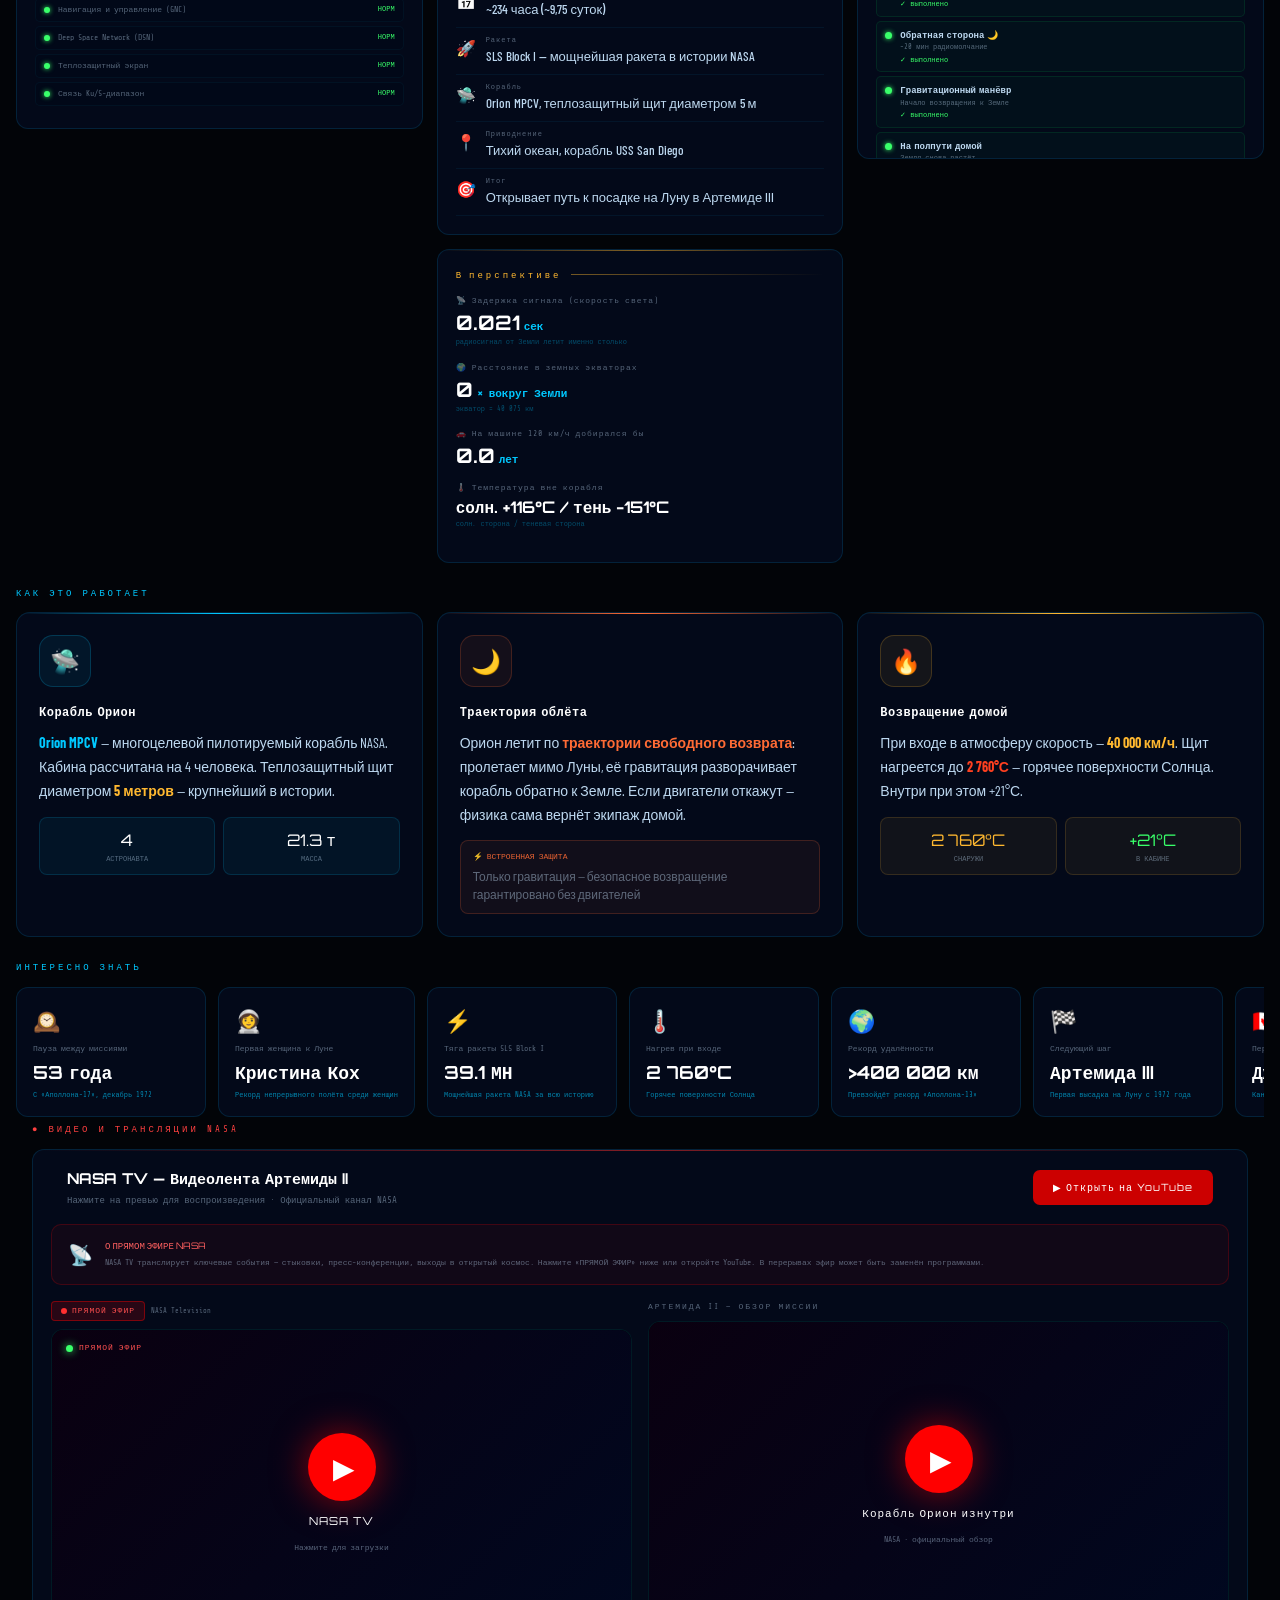
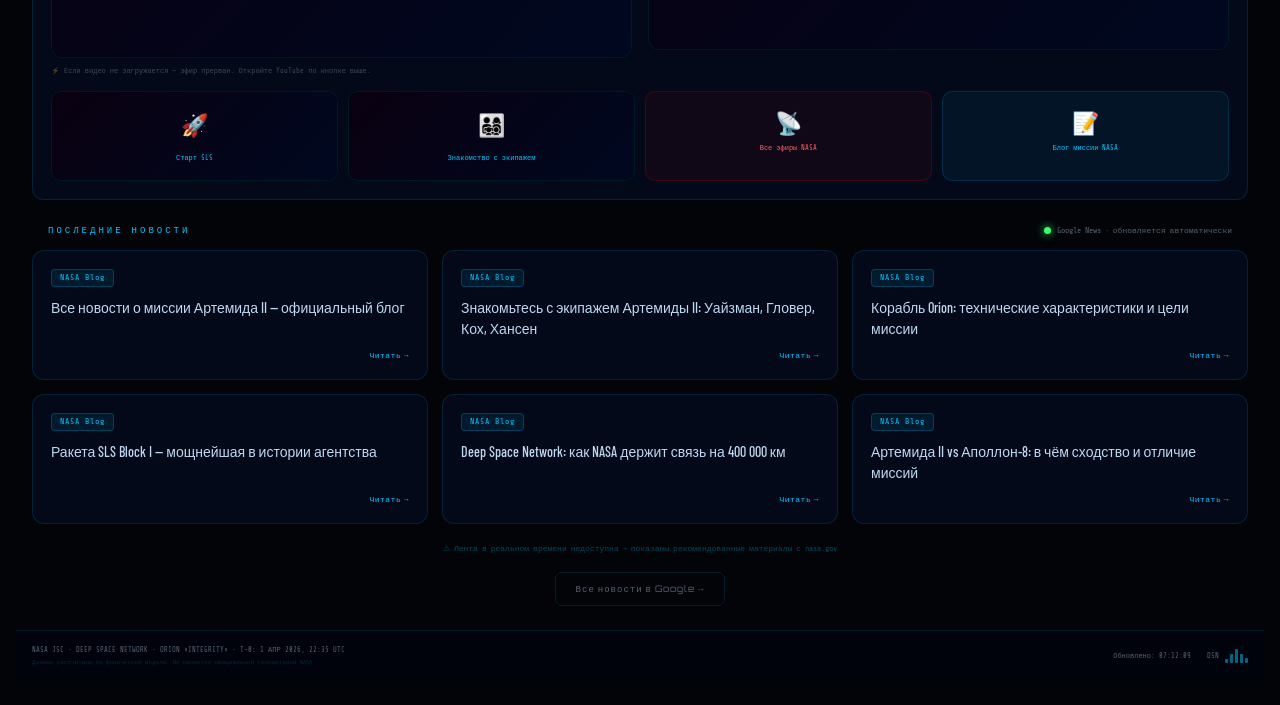
==== commit 5d7d8598: "Update index.html" ====
--- a/index.html
+++ b/index.html
@@ -880,14 +880,6 @@
 
   </div>
 </div>
-<!-- AD 240x400 -->
-<div class="ad-block">
-  <div class="ad-block-inner">
-    <!-- SAPE RTB DIV 240x400 -->
-    <div id="SRTB_1070547"></div>
-    <!-- SAPE RTB END -->
-  </div>
-</div>
 
 <!-- ══ MISSION EXPLAINER ══ -->
 <div class="wrap section-gap">
@@ -930,15 +922,6 @@
         </div>
       </div>
     </div>
-  </div>
-</div>
-
-<!-- AD 300x250 -->
-<div class="ad-block">
-  <div class="ad-block-inner">
-    <!-- SAPE RTB DIV 300x250 -->
-    <div id="SRTB_1070549"></div>
-    <!-- SAPE RTB END -->
   </div>
 </div>
 
@@ -1042,15 +1025,6 @@
   </div>
 </div>
 
-<!-- AD 300x250 -->
-<div class="ad-block">
-  <div class="ad-block-inner">
-    <!-- SAPE RTB DIV 300x250 -->
-    <div id="SRTB_1070550"></div>
-    <!-- SAPE RTB END -->
-  </div>
-</div>
-
 <!-- ══ NEWS FEED ══ -->
 <div class="wrap section-gap">
   <div class="flex items-center justify-between mb-3 wrap gap-2">
@@ -1076,16 +1050,6 @@
     </a>
   </div>
 </div>
-
-<!-- AD 600x340 -->
-<div class="ad-block" style="padding:12px 0">
-  <div class="ad-block-inner">
-    <!-- SAPE RTB DIV 600x340 -->
-    <div id="SRTB_1070552"></div>
-    <!-- SAPE RTB END -->
-  </div>
-</div>
-
 <!-- ══ FOOTER ══ -->
 <footer>
   <div class="footer-inner">
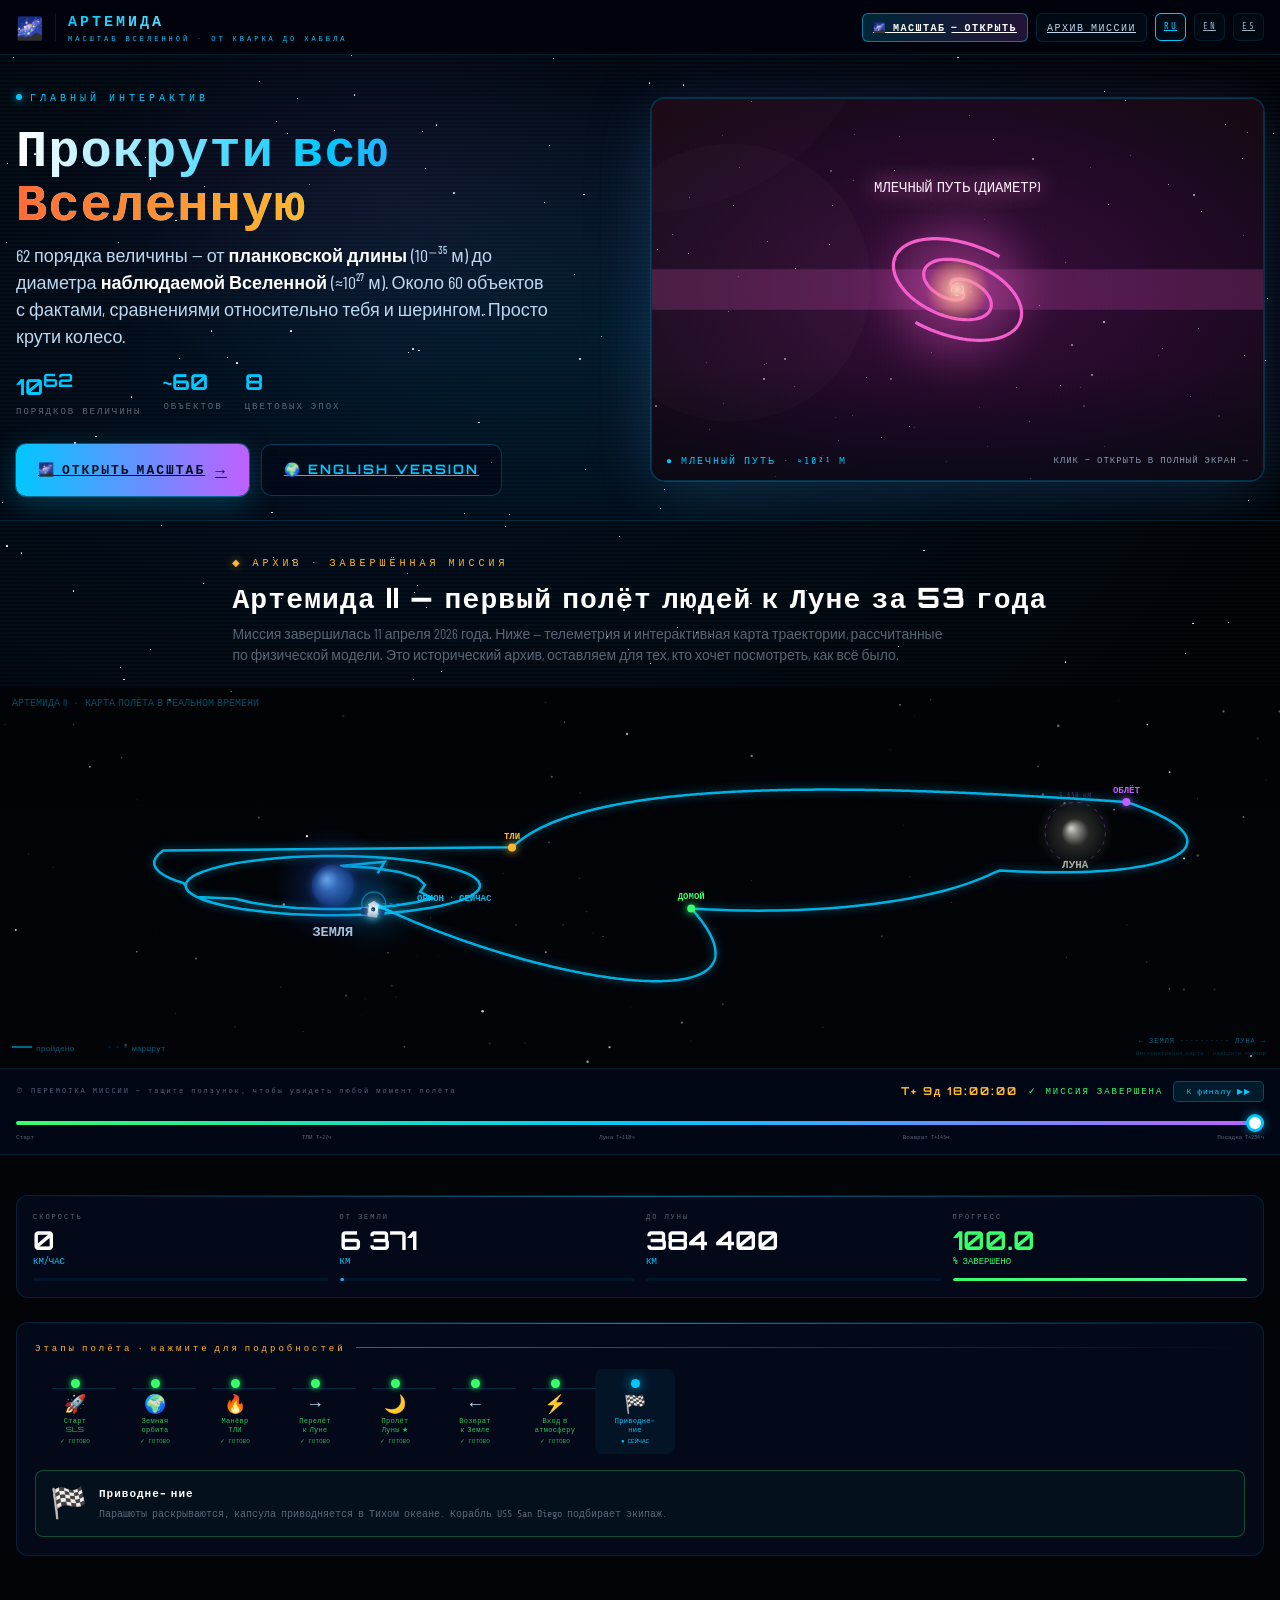
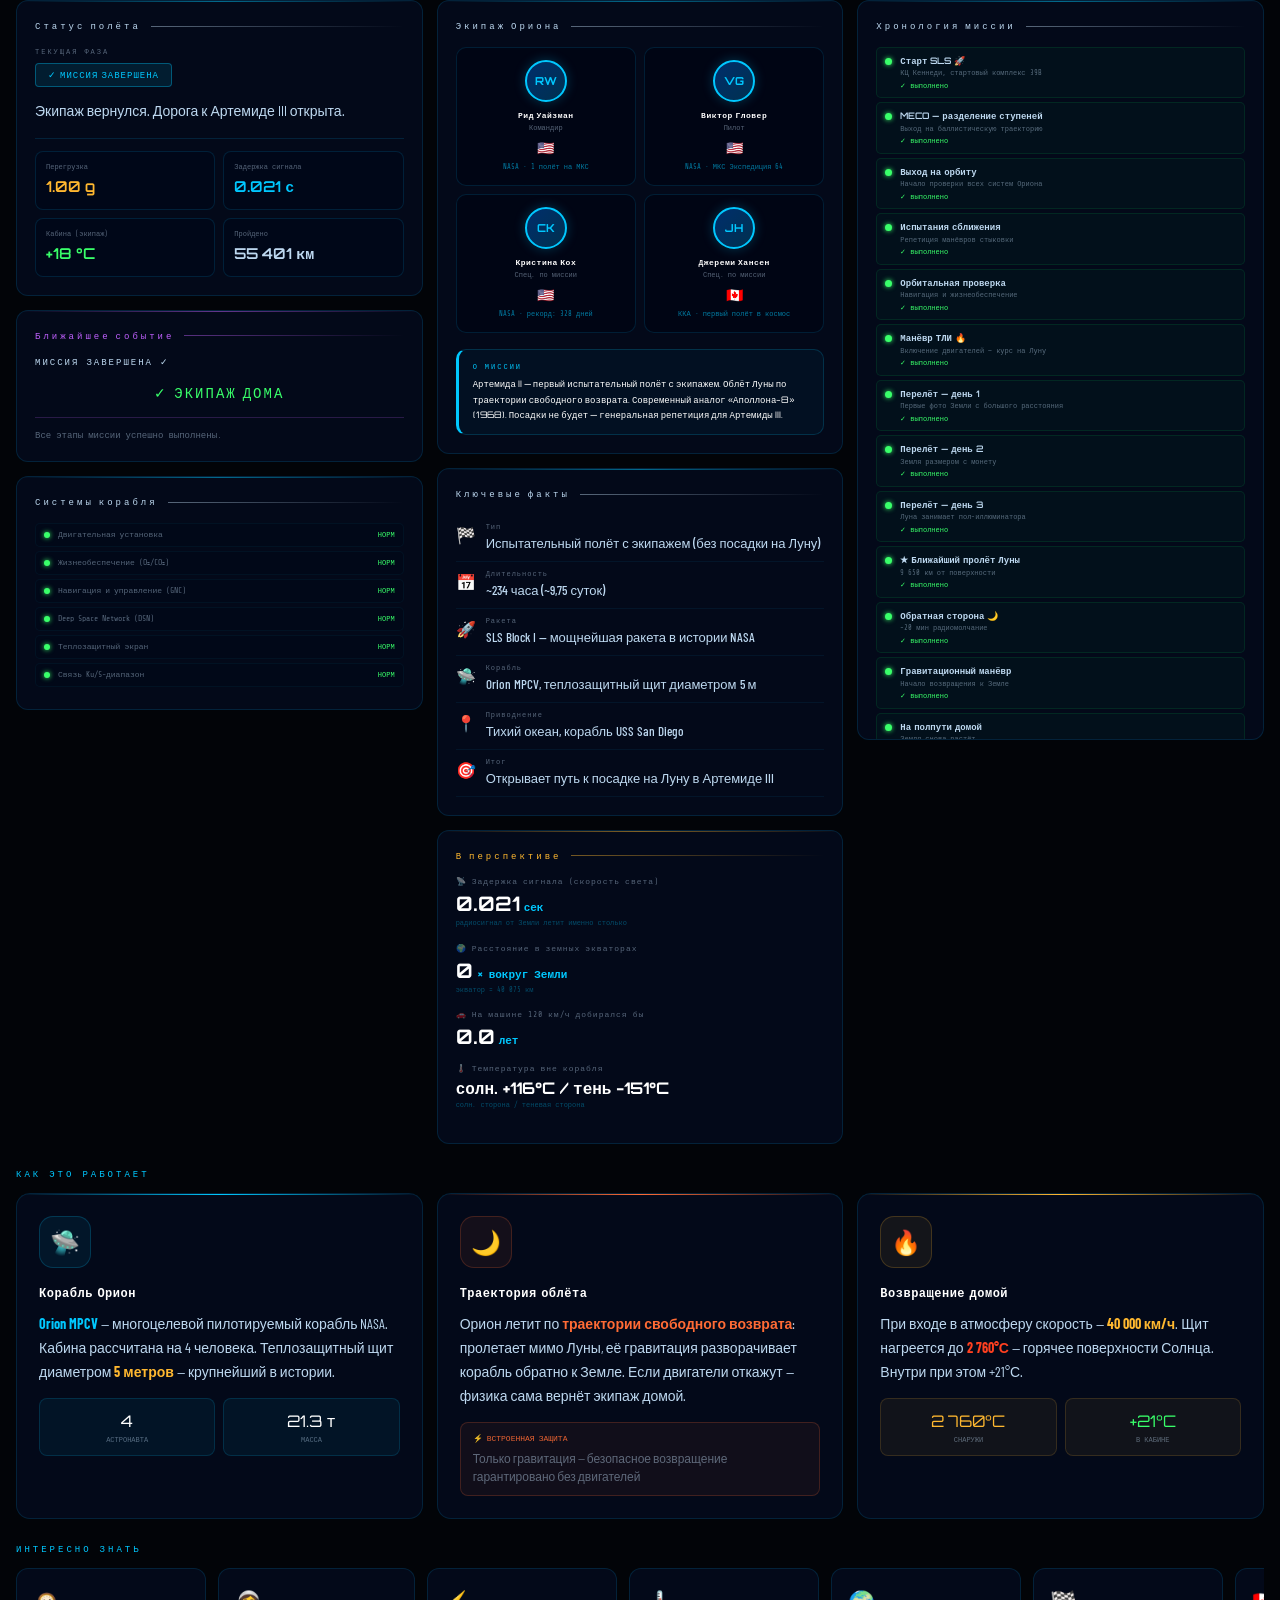
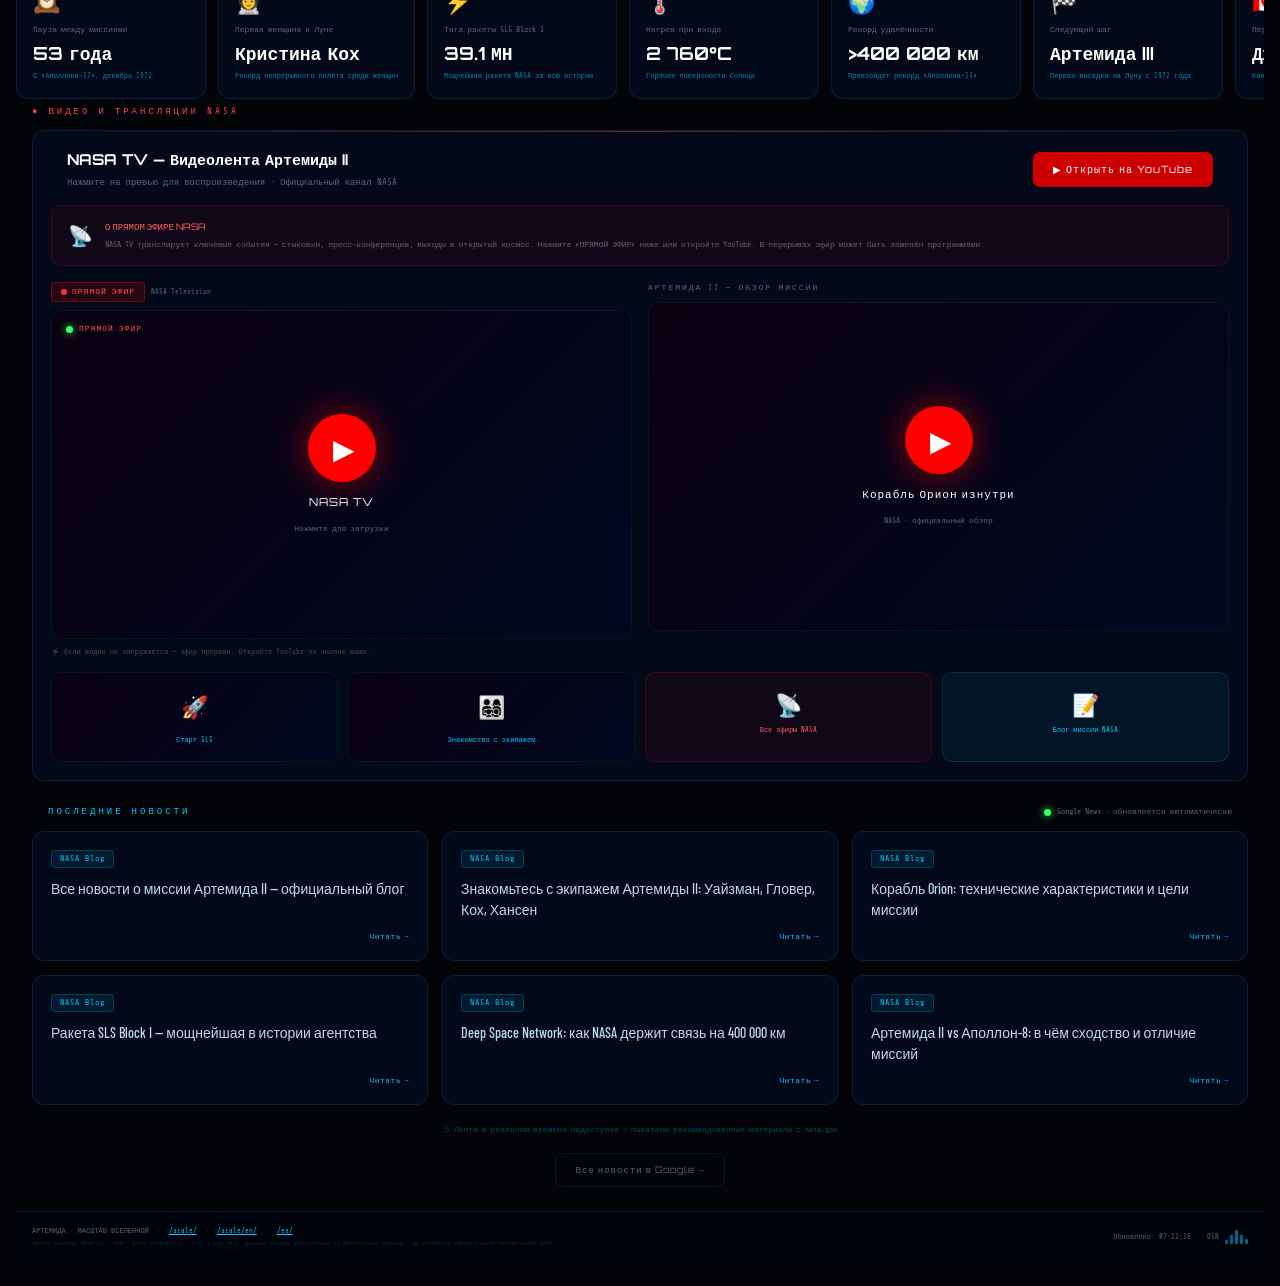
==== commit d2339082: "feat: pivot homepage to «Масштаб Вселенной» as primary product Главная переориентируется на интеракт" ====
--- a/index.html
+++ b/index.html
@@ -3,15 +3,37 @@
 <head>
 <meta charset="UTF-8">
 <meta name="viewport" content="width=device-width, initial-scale=1.0">
-<title>Артемида-2: Онлайн-трекер миссии, карта полета и трансляция NASA</title>
-<meta name="description" content="Следите за полетом миссии Artemis II к Луне в реальном времени. Интерактивная карта, лайв-трекер корабля Orion, последние новости и прямая трансляция NASA.">
-<meta name="keywords" content="Артемида 2, Artemis II, полет на луну, трекер миссии, карта полета, Orion, NASA онлайн, космос">
+<title>Артемида: Масштаб Вселенной — от кварка до Хаббла. Интерактивный скролл</title>
+<meta name="description" content="Прокрути всю Вселенную одной прокруткой: 62 порядка величины — от планковской длины до диаметра наблюдаемой Вселенной. ~60 объектов, факты, сравнения, шеринг. Бонус: архив завершённой миссии «Артемида II» к Луне.">
+<meta name="keywords" content="масштаб вселенной, scale of universe, от кварка до хаббла, интерактивный космос, размеры объектов, планковская длина, наблюдаемая вселенная, Артемида 2, Artemis II, лунная миссия, NASA, Orion">
 <meta name="takprodam-verification" content="174c890d-4e59-4f04-afed-e2d4ca6873ac">
+<link rel="canonical" href="https://artemida2.github.io/">
+<link rel="alternate" hreflang="ru" href="https://artemida2.github.io/">
+<link rel="alternate" hreflang="es" href="https://artemida2.github.io/es/">
+<link rel="alternate" hreflang="x-default" href="https://artemida2.github.io/">
 <meta property="og:type" content="website">
 <meta property="og:url" content="https://artemida2.github.io/">
-<meta property="og:title" content="Лайв-трекер лунной миссии «Артемида-2»">
-<meta property="og:description" content="Где сейчас корабль Orion? Интерактивная карта полета, таймер и прямая трансляция NASA. Подключайся к историческому событию!">
-<meta property="og:image" content="https://artemida2.github.io/preview.jpg"> <meta property="og:site_name" content="Artemis II Live Tracker">
+<meta property="og:title" content="Артемида: Масштаб Вселенной — от кварка до Хаббла">
+<meta property="og:description" content="Прокрути 62 порядка величины — от планковской длины до диаметра наблюдаемой Вселенной. ~60 объектов с фактами и сравнениями. Бонус: архив миссии «Артемида II».">
+<meta property="og:image" content="https://artemida2.github.io/preview.jpg">
+<meta property="og:site_name" content="Артемида: Масштаб Вселенной">
+<meta name="twitter:card" content="summary_large_image">
+<meta name="twitter:title" content="Артемида: Масштаб Вселенной — от кварка до Хаббла">
+<meta name="twitter:description" content="62 порядка величины одной прокруткой. Открой свой масштаб.">
+<meta name="twitter:image" content="https://artemida2.github.io/preview.jpg">
+<script type="application/ld+json">
+{
+  "@context": "https://schema.org",
+  "@type": "WebApplication",
+  "name": "Артемида: Масштаб Вселенной",
+  "url": "https://artemida2.github.io/",
+  "description": "Интерактивный логарифмический скролл по 62 порядкам величины — от планковской длины до диаметра наблюдаемой Вселенной.",
+  "applicationCategory": "EducationalApplication",
+  "operatingSystem": "Any",
+  "inLanguage": ["ru", "en", "es"],
+  "isAccessibleForFree": true
+}
+</script>
 <link rel="preconnect" href="https://fonts.googleapis.com">
 <link href="https://fonts.googleapis.com/css2?family=Orbitron:wght@400;600;700;900&family=Share+Tech+Mono&family=Barlow+Condensed:wght@300;400;500;600;700&display=swap" rel="stylesheet">
 <link rel="icon" type="image/png" href="favicon.png">
@@ -138,9 +160,213 @@
 .header-met-label { font-family: 'Share Tech Mono', monospace; font-size: 7px; color: var(--sub); letter-spacing: 2px; }
 .header-met-val { font-family: 'Orbitron', monospace; font-size: 14px; font-weight: 700; color: var(--amber); letter-spacing: 2px; }
 
+.header-nav {
+  display: flex; align-items: center; gap: 8px;
+  font-family: 'Share Tech Mono', monospace;
+  font-size: 10px; letter-spacing: 1.5px;
+}
+.header-nav a, .header-nav button {
+  display: inline-flex; align-items: center; gap: 6px;
+  padding: 6px 10px; border: 1px solid var(--border);
+  border-radius: 6px; color: var(--txt);
+  text-transform: uppercase; cursor: pointer;
+  background: rgba(0,200,255,0.04);
+  transition: border-color .18s, background .18s, color .18s;
+  white-space: nowrap;
+}
+.header-nav a:hover, .header-nav button:hover {
+  border-color: var(--cyan); color: var(--cyan);
+  background: rgba(0,200,255,0.08);
+}
+.header-nav a.cta {
+  background: linear-gradient(90deg, rgba(0,200,255,0.18), rgba(192,96,255,0.18));
+  border-color: rgba(0,200,255,0.55);
+  color: #fff; font-weight: 600;
+}
+.header-nav a.cta:hover {
+  border-color: var(--cyan);
+  background: linear-gradient(90deg, rgba(0,200,255,0.28), rgba(192,96,255,0.28));
+}
+.header-nav .lang-pill { padding: 6px 8px; font-size: 9px; opacity: .8; }
+.header-nav .lang-pill.active { color: var(--cyan); border-color: var(--cyan); opacity: 1; }
+
+@media (max-width: 720px) {
+  .header-nav a.cta .cta-long { display: none; }
+}
 @media (max-width: 480px) {
   .header-sub { display: none; }
-  .header-live { display: none; }
+  .header-nav .archive-link, .header-nav .lang-pill[data-lang="es"] { display: none; }
+  .header-nav { gap: 6px; }
+  .header-nav a, .header-nav button { padding: 5px 7px; font-size: 9px; }
+}
+
+/* ══════════════════════════════════════════
+   HERO — «МАСШТАБ ВСЕЛЕННОЙ»
+══════════════════════════════════════════ */
+.hero {
+  position: relative;
+  padding: 28px 16px 24px;
+  border-bottom: 1px solid var(--border);
+  background:
+    radial-gradient(ellipse 60% 80% at 50% 60%, rgba(0,200,255,0.08), transparent 70%),
+    radial-gradient(ellipse 40% 60% at 30% 30%, rgba(192,96,255,0.07), transparent 70%);
+  overflow: hidden;
+}
+.hero-grid {
+  max-width: 1320px; margin: 0 auto;
+  display: grid; gap: 22px;
+  grid-template-columns: 1fr 1fr;
+  align-items: center;
+}
+@media (max-width: 980px) { .hero-grid { grid-template-columns: 1fr; gap: 18px; } }
+
+.hero-eyebrow {
+  font-family: 'Share Tech Mono', monospace;
+  font-size: 10px; letter-spacing: 4px;
+  color: var(--cyan); text-transform: uppercase;
+  display: inline-flex; align-items: center; gap: 8px;
+  margin-bottom: 14px;
+}
+.hero-eyebrow .dot {
+  width: 6px; height: 6px; border-radius: 50%;
+  background: var(--cyan); box-shadow: 0 0 8px var(--cyan);
+  animation: blink 2.4s ease-in-out infinite;
+}
+.hero-h1 {
+  font-family: 'Orbitron', monospace;
+  font-size: clamp(28px, 5vw, 52px);
+  font-weight: 900; line-height: 1.05;
+  letter-spacing: 0.02em;
+  background: linear-gradient(90deg, #fff 0%, var(--cyan) 50%, var(--purple) 100%);
+  -webkit-background-clip: text; background-clip: text;
+  -webkit-text-fill-color: transparent;
+  margin-bottom: 14px;
+}
+.hero-h1 .accent {
+  background: linear-gradient(90deg, var(--orange), var(--amber));
+  -webkit-background-clip: text; background-clip: text;
+  -webkit-text-fill-color: transparent;
+}
+.hero-lead {
+  font-family: 'Barlow Condensed', sans-serif;
+  font-size: clamp(15px, 1.5vw, 18px);
+  line-height: 1.5; color: var(--txt);
+  max-width: 540px; margin-bottom: 20px;
+}
+.hero-lead b { color: #fff; font-weight: 600; }
+.hero-stats {
+  display: flex; flex-wrap: wrap; gap: 22px; margin-bottom: 22px;
+  font-family: 'Share Tech Mono', monospace;
+}
+.hero-stat-num {
+  font-family: 'Orbitron', monospace;
+  font-size: 22px; font-weight: 700;
+  color: var(--cyan);
+  display: block; line-height: 1.1;
+}
+.hero-stat-lbl {
+  font-size: 9px; letter-spacing: 2px;
+  color: var(--sub); text-transform: uppercase;
+}
+.hero-cta-row {
+  display: flex; flex-wrap: wrap; gap: 12px;
+}
+.hero-cta {
+  display: inline-flex; align-items: center; gap: 10px;
+  padding: 14px 22px;
+  border-radius: 10px; border: 1px solid var(--border2);
+  font-family: 'Orbitron', monospace;
+  font-size: 13px; font-weight: 700;
+  letter-spacing: 2px; text-transform: uppercase;
+  color: #fff; cursor: pointer;
+  transition: transform .18s, border-color .18s, box-shadow .18s;
+  background: rgba(2,8,22,.6);
+}
+.hero-cta:hover { transform: translateY(-1px); }
+.hero-cta-primary {
+  background: linear-gradient(90deg, var(--cyan), var(--purple));
+  border: none; color: #050;
+  color: #001020;
+  box-shadow: 0 0 0 1px rgba(0,200,255,.4), 0 8px 30px rgba(0,200,255,.25);
+}
+.hero-cta-primary:hover { box-shadow: 0 0 0 1px rgba(0,200,255,.6), 0 10px 40px rgba(0,200,255,.4); }
+.hero-cta-ghost { color: var(--cyan); }
+.hero-cta-ghost:hover { border-color: var(--cyan); color: #fff; box-shadow: 0 0 24px rgba(0,200,255,.18); }
+.hero-cta .arr { font-size: 16px; }
+
+.hero-frame {
+  display: block; width: 100%;
+  position: relative;
+  border-radius: 14px;
+  overflow: hidden;
+  border: 1px solid var(--border2);
+  background: #010206;
+  aspect-ratio: 16 / 10;
+  box-shadow: 0 0 0 1px rgba(0,200,255,.18), 0 18px 60px rgba(0,200,255,.12), 0 0 80px rgba(192,96,255,.1);
+  text-decoration: none;
+}
+.hero-frame:hover { box-shadow: 0 0 0 1px rgba(0,200,255,.4), 0 24px 70px rgba(0,200,255,.22), 0 0 100px rgba(192,96,255,.18); }
+.hero-frame iframe {
+  position: absolute; inset: 0;
+  width: 100%; height: 100%;
+  border: 0; display: block;
+}
+.hero-frame .frame-overlay {
+  position: absolute; inset: 0;
+  pointer-events: none;
+  background: linear-gradient(0deg, rgba(2,8,22,0.55) 0%, rgba(2,8,22,0) 30%);
+}
+.hero-frame .frame-cap {
+  position: absolute; left: 14px; bottom: 12px; right: 14px;
+  display: flex; align-items: center; justify-content: space-between; gap: 10px;
+  font-family: 'Share Tech Mono', monospace;
+  font-size: 10px; letter-spacing: 2px;
+  color: var(--cyan); text-transform: uppercase;
+  pointer-events: none;
+}
+.hero-frame .frame-cap .more {
+  color: rgba(189,216,240,.7);
+  font-size: 9px; letter-spacing: 1px;
+}
+
+@media (max-width: 980px) {
+  .hero-frame { aspect-ratio: 16 / 11; }
+  .hero { padding: 22px 14px 20px; }
+}
+
+/* ══════════════════════════════════════════
+   ARCHIVE HEADING
+══════════════════════════════════════════ */
+.archive-heading {
+  max-width: 1320px; margin: 28px auto 4px; padding: 0 16px;
+}
+.archive-heading .eyebrow {
+  font-family: 'Share Tech Mono', monospace;
+  font-size: 10px; letter-spacing: 4px;
+  color: var(--amber); text-transform: uppercase;
+  display: inline-flex; align-items: center; gap: 8px;
+}
+.archive-heading .eyebrow::before {
+  content: '◆';
+  color: var(--amber);
+  text-shadow: 0 0 8px rgba(255,184,48,.6);
+}
+.archive-heading h2 {
+  font-family: 'Orbitron', monospace;
+  font-size: clamp(20px, 3vw, 28px);
+  font-weight: 800; letter-spacing: 0.04em;
+  color: #fff; margin: 6px 0 4px;
+}
+.archive-heading p {
+  font-size: 14px; color: var(--sub);
+  max-width: 720px;
+}
+.archive-divider {
+  max-width: 1320px; margin: 18px auto 0; padding: 0 16px;
+}
+.archive-divider hr {
+  border: 0; height: 1px;
+  background: linear-gradient(90deg, transparent, var(--border2) 30%, var(--border2) 70%, transparent);
 }
 
 /* ══════════════════════════════════════════
@@ -588,15 +814,6 @@
 .text-center { text-align:center; }
 .section-gap { padding-bottom:24px; }
 
-/* ══ MISSION COMPLETE BANNER ══ */
-#mission-complete-bar {
-  background: linear-gradient(90deg, rgba(57,255,106,.12), rgba(0,200,255,.08), rgba(57,255,106,.12));
-  border-bottom: 2px solid rgba(57,255,106,.4);
-  padding: 10px 16px;
-  display: flex; align-items: center; justify-content: center; gap: 12px; flex-wrap: wrap;
-  text-align: center;
-}
-
 /* ══ MISSION SLIDER ══ */
 #slider-section {
   background: rgba(2,8,22,.97);
@@ -649,34 +866,85 @@
 <!-- ══ HEADER ══ -->
 <header>
   <div class="header-inner">
-    <div class="header-brand">
-      <span class="header-icon">🚀</span>
+    <a href="/" class="header-brand" style="text-decoration:none">
+      <span class="header-icon">🌌</span>
       <div class="header-divider"></div>
       <div class="min-w-0">
-        <div class="header-title shine">АРТЕМИДА II</div>
-        <div class="header-sub">ПЕРВЫЙ ПОЛЁТ ЛЮДЕЙ К ЛУНЕ ЗА 53 ГОДА</div>
+        <div class="header-title shine">АРТЕМИДА</div>
+        <div class="header-sub">МАСШТАБ ВСЕЛЕННОЙ · ОТ КВАРКА ДО ХАББЛА</div>
+      </div>
+    </a>
+    <nav class="header-nav" aria-label="Навигация">
+      <a class="cta" href="/scale/" title="Открыть интерактив «Масштаб Вселенной»">
+        <span>🌌 МАСШТАБ</span>
+        <span class="cta-long">— ОТКРЫТЬ</span>
+      </a>
+      <a class="archive-link" href="#archive" title="Архив миссии Артемида II">АРХИВ МИССИИ</a>
+      <a class="lang-pill active" data-lang="ru" href="/" aria-current="page" title="Русский">RU</a>
+      <a class="lang-pill" data-lang="en" href="/scale/en/" hreflang="en" title="English (Scale)">EN</a>
+      <a class="lang-pill" data-lang="es" href="/es/" hreflang="es" title="Español">ES</a>
+    </nav>
+  </div>
+</header>
+
+<!-- ══ HERO — «МАСШТАБ ВСЕЛЕННОЙ» ══ -->
+<section class="hero" id="hero">
+  <div class="hero-grid">
+    <div>
+      <div class="hero-eyebrow"><span class="dot"></span> Главный интерактив</div>
+      <h1 class="hero-h1">Прокрути всю <span class="accent">Вселенную</span></h1>
+      <p class="hero-lead">
+        62 порядка величины — от <b>планковской длины</b> (10⁻³⁵ м) до диаметра <b>наблюдаемой Вселенной</b> (≈10²⁷ м). Около 60 объектов с фактами, сравнениями относительно тебя и шерингом. Просто крути колесо.
+      </p>
+      <div class="hero-stats">
+        <div>
+          <span class="hero-stat-num">10<sup>62</sup></span>
+          <span class="hero-stat-lbl">Порядков величины</span>
+        </div>
+        <div>
+          <span class="hero-stat-num">~60</span>
+          <span class="hero-stat-lbl">Объектов</span>
+        </div>
+        <div>
+          <span class="hero-stat-num">8</span>
+          <span class="hero-stat-lbl">Цветовых эпох</span>
+        </div>
+      </div>
+      <div class="hero-cta-row">
+        <a class="hero-cta hero-cta-primary" href="/scale/" data-cta="ru">
+          <span>🌌 ОТКРЫТЬ МАСШТАБ</span>
+          <span class="arr">→</span>
+        </a>
+        <a class="hero-cta hero-cta-ghost" href="/scale/en/" hreflang="en" data-cta="en">
+          <span>🌍 ENGLISH VERSION</span>
+        </a>
       </div>
     </div>
-    <div class="header-right">
-      <div class="header-live">
-        <div class="ldot" style="background:var(--green);box-shadow:0 0 8px var(--green);animation:none"></div>
-        <span style="color:var(--green)">ЗАВЕРШЕНА ✓</span>
-      </div>
-      <div class="header-met">
-        <div class="header-met-label">ВРЕМЯ ПОЛЁТА</div>
-        <div class="header-met-val orb" id="h-met">T+09:18:00</div>
-      </div>
+    <div>
+      <a class="hero-frame" href="/scale/?focus=milkyway" aria-label="Открыть интерактивный масштаб Вселенной — Млечный путь">
+        <iframe
+          src="/scale/?focus=milkyway&amp;embed=1"
+          loading="lazy"
+          title="Превью: Масштаб Вселенной — Млечный путь"
+          tabindex="-1"
+          aria-hidden="true"></iframe>
+        <div class="frame-overlay"></div>
+        <div class="frame-cap">
+          <span>● Млечный путь · ≈10²¹ м</span>
+          <span class="more">Клик — открыть в полный экран →</span>
+        </div>
+      </a>
     </div>
   </div>
-</header>
-
-<!-- ══ MISSION COMPLETE BAR ══ -->
-<div id="mission-complete-bar">
-  <span style="font-size:20px">🏁</span>
-  <span class="orb" style="font-size:13px;font-weight:700;color:var(--green);letter-spacing:2px">МИССИЯ АРТЕМИДА II ЗАВЕРШЕНА</span>
-  <span class="mono" style="font-size:9px;color:rgba(57,255,106,.7)">Экипаж успешно вернулся · 11 апреля 2026</span>
-  <span style="font-size:14px">🌍</span>
+</section>
+
+<!-- ══ ARCHIVE HEADING ══ -->
+<div class="archive-heading" id="archive">
+  <div class="eyebrow">АРХИВ · ЗАВЕРШЁННАЯ МИССИЯ</div>
+  <h2>Артемида II — первый полёт людей к Луне за 53 года</h2>
+  <p>Миссия завершилась 11 апреля 2026 года. Ниже — телеметрия и интерактивная карта траектории, рассчитанные по физической модели. Это исторический архив, оставляем для тех, кто хочет посмотреть, как всё было.</p>
 </div>
+<div class="archive-divider"><hr></div>
 
 <!-- ══ EVENT BANNER ══ -->
 <div id="event-banner">
@@ -1054,8 +1322,8 @@
 <footer>
   <div class="footer-inner">
     <div>
-      <div class="footer-copy">NASA JSC · DEEP SPACE NETWORK · ORION «INTEGRITY» · T-0: 1 АПР 2026, 22:35 UTC</div>
-      <div class="footer-legal">Данные рассчитаны по физической модели. Не является официальной телеметрией NASA.</div>
+      <div class="footer-copy">АРТЕМИДА · МАСШТАБ ВСЕЛЕННОЙ &nbsp;·&nbsp; <a href="/scale/" style="color:var(--cyan)">/scale/</a> &nbsp;·&nbsp; <a href="/scale/en/" style="color:var(--cyan)">/scale/en/</a> &nbsp;·&nbsp; <a href="/es/" style="color:var(--cyan)">/es/</a></div>
+      <div class="footer-legal">Архив миссии: NASA JSC · DSN · Orion «Integrity» · T-0: 1 апр 2026. Данные миссии рассчитаны по физической модели — не является официальной телеметрией NASA.</div>
     </div>
     <div class="footer-right">
       <div class="footer-upd">Обновлено: <span id="last-upd">--</span></div>
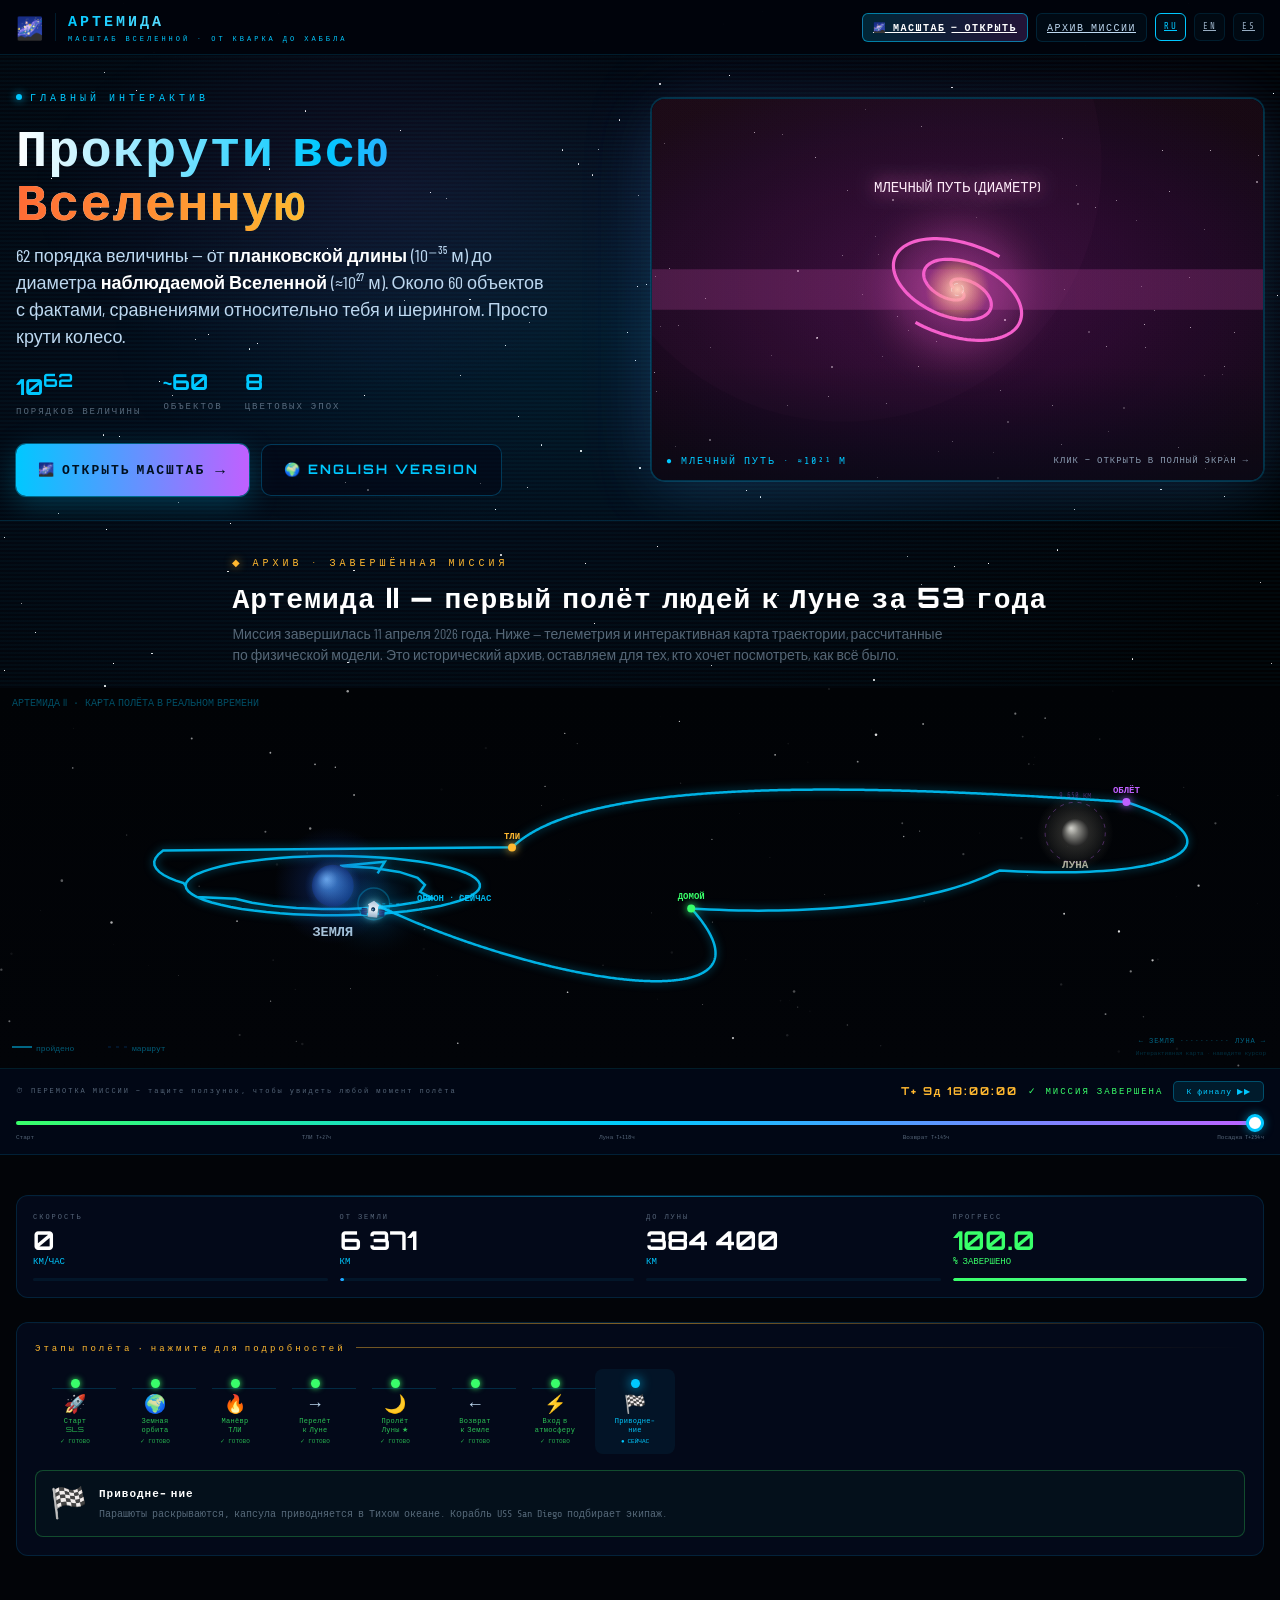
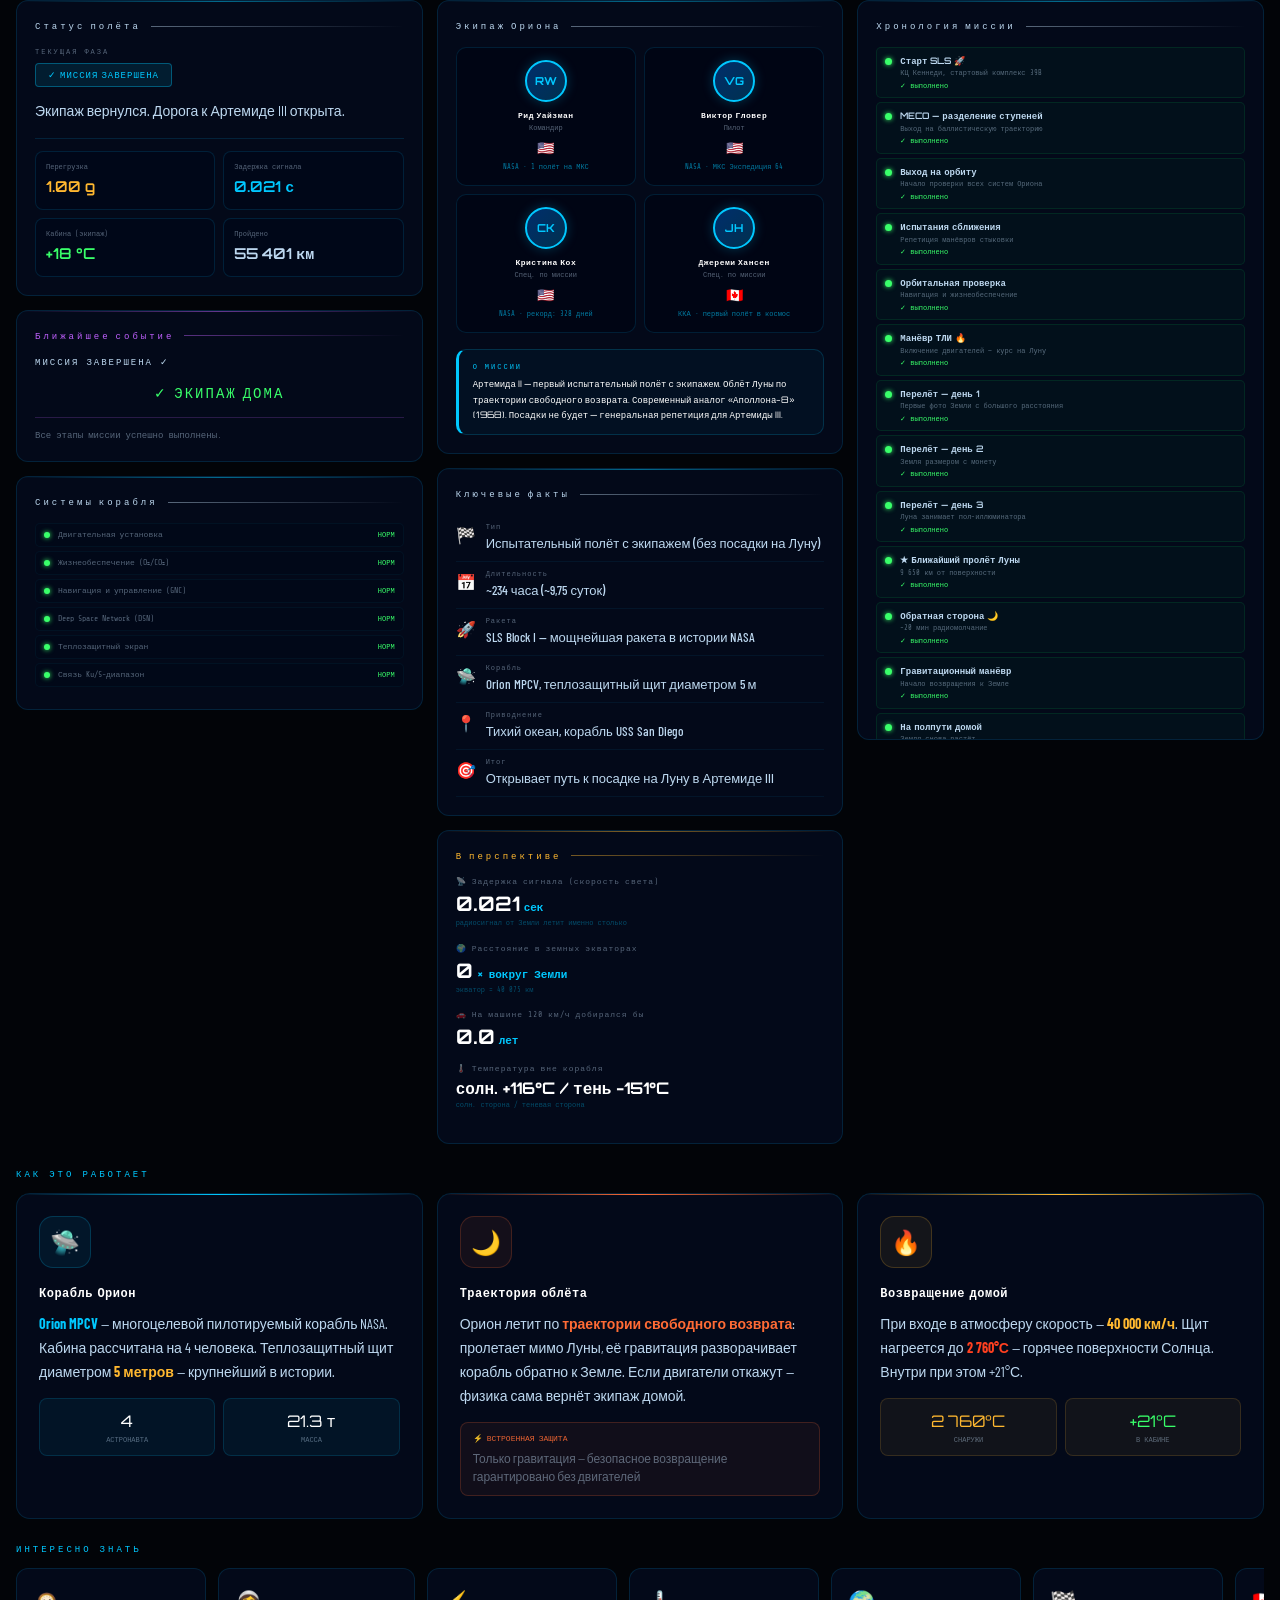
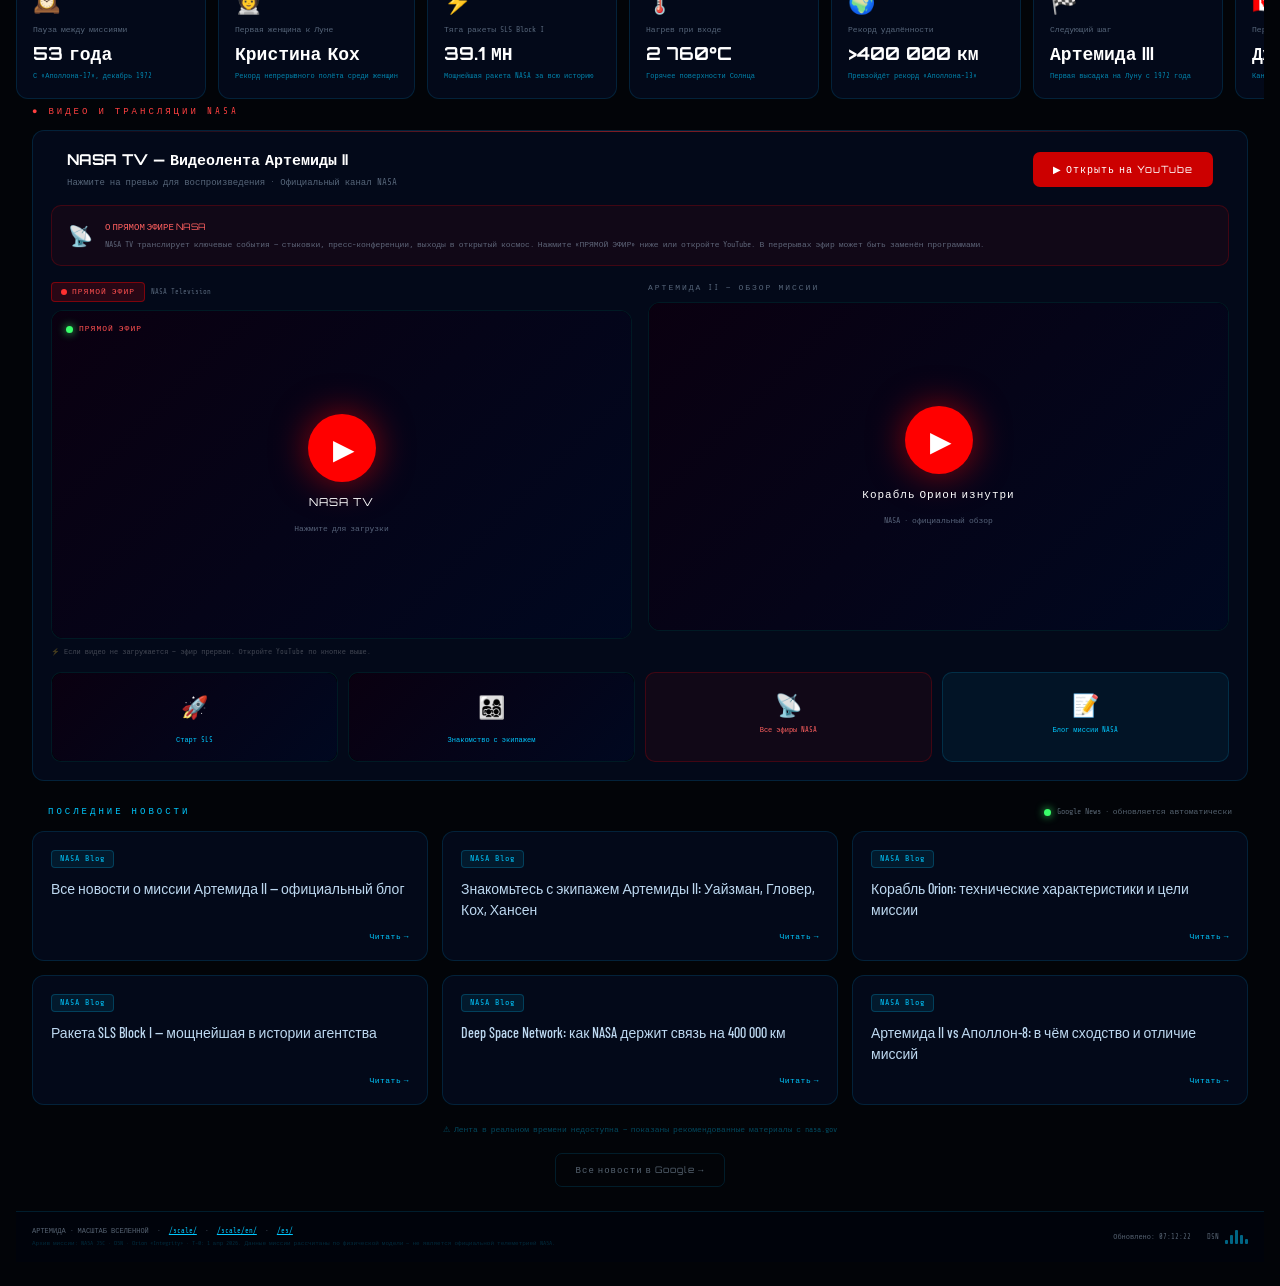
==== commit 0d1378ce: "fix(home): hero-cta — text-decoration:none + чистый color у primary Devin Review (#3): - .hero-cta —" ====
--- a/index.html
+++ b/index.html
@@ -281,12 +281,12 @@
   color: #fff; cursor: pointer;
   transition: transform .18s, border-color .18s, box-shadow .18s;
   background: rgba(2,8,22,.6);
+  text-decoration: none;
 }
 .hero-cta:hover { transform: translateY(-1px); }
 .hero-cta-primary {
   background: linear-gradient(90deg, var(--cyan), var(--purple));
-  border: none; color: #050;
-  color: #001020;
+  border: none; color: #001020;
   box-shadow: 0 0 0 1px rgba(0,200,255,.4), 0 8px 30px rgba(0,200,255,.25);
 }
 .hero-cta-primary:hover { box-shadow: 0 0 0 1px rgba(0,200,255,.6), 0 10px 40px rgba(0,200,255,.4); }
